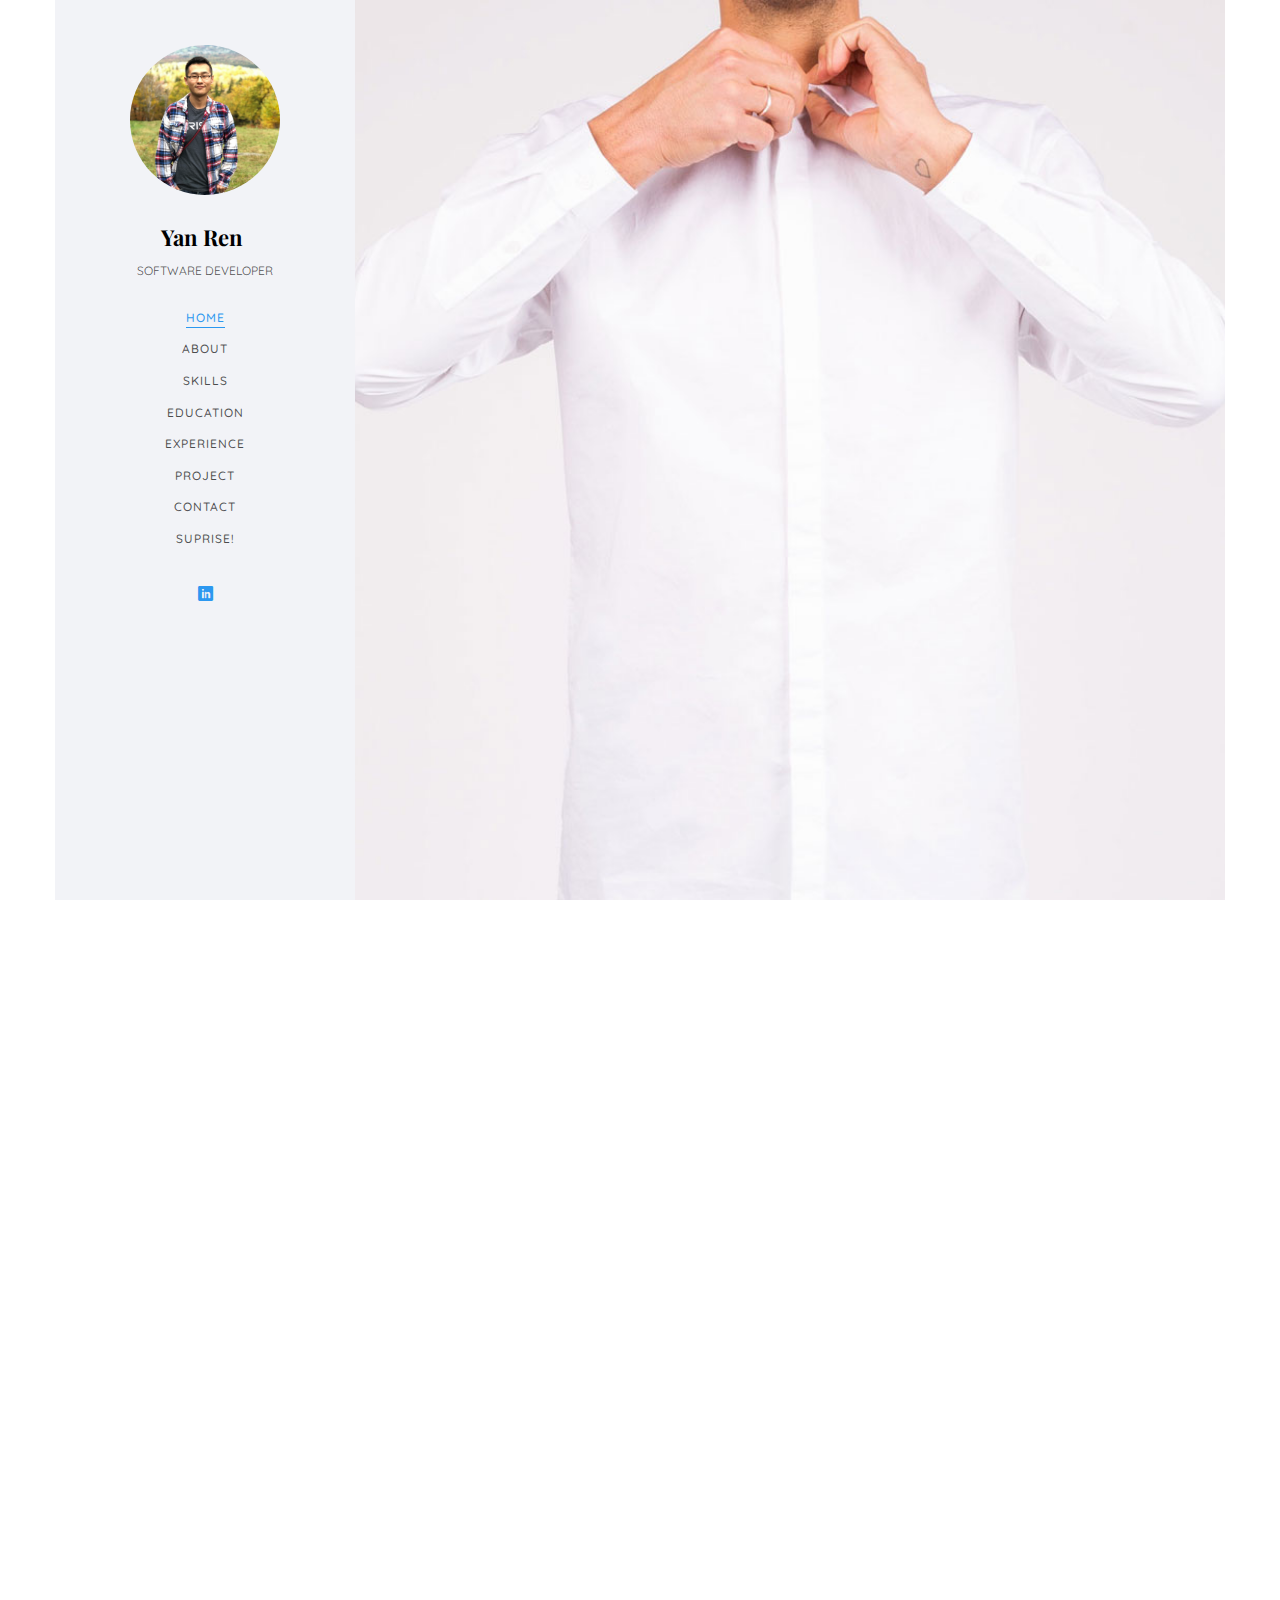
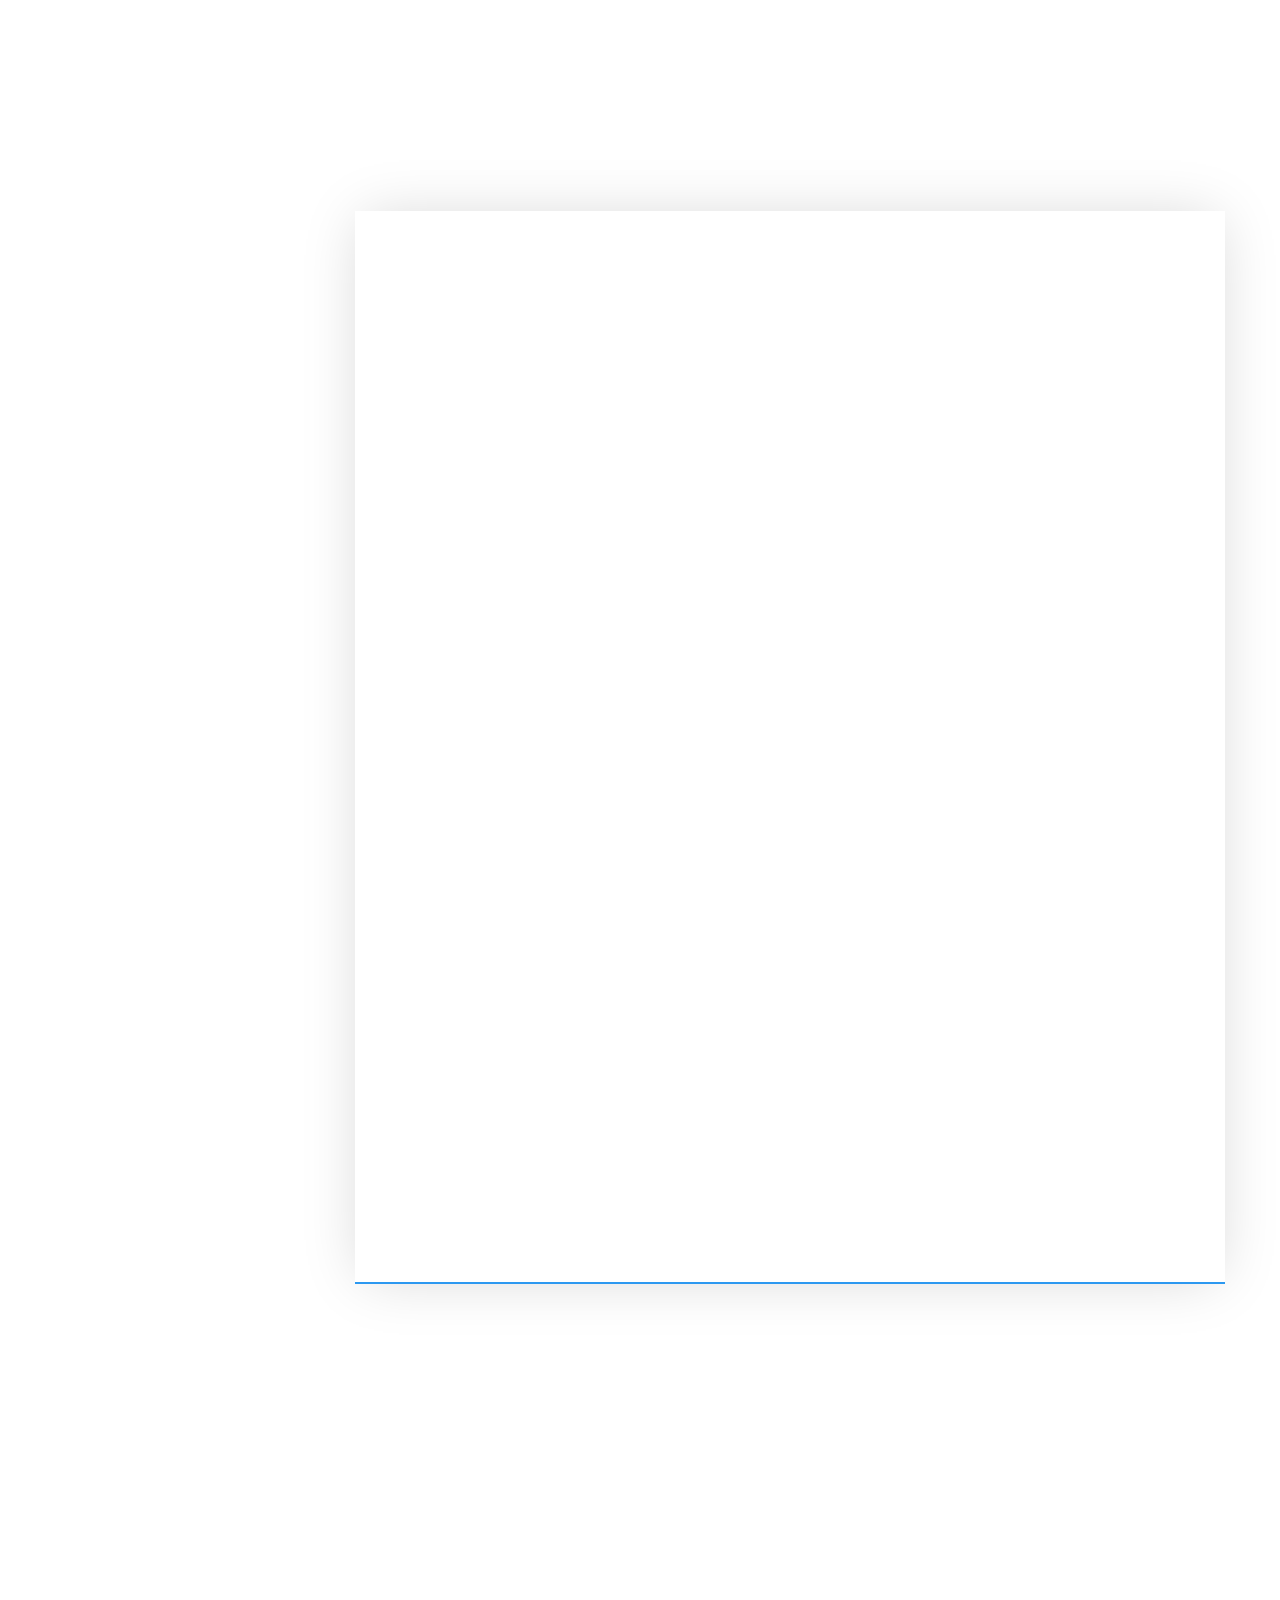
==== index.html @ 1c813450 "add loadmore function" ====
<!DOCTYPE HTML>
<html>
	<head>
	<meta charset="utf-8">
	<meta http-equiv="X-UA-Compatible" content="IE=edge">
	<title>Yan</title>
	<meta name="viewport" content="width=device-width, initial-scale=1">
	<meta name="description" content="yan's profile" />
	<meta name="keywords" content="" />
	<meta name="author" content="Yan" />

  <!-- Facebook and Twitter integration -->
	<meta property="og:title" content=""/>
	<meta property="og:image" content=""/>
	<meta property="og:url" content=""/>
	<meta property="og:site_name" content=""/>
	<meta property="og:description" content=""/>
	<meta name="twitter:title" content="" />
	<meta name="twitter:image" content="" />
	<meta name="twitter:url" content="" />
	<meta name="twitter:card" content="" />


	<link rel="shortcut icon" href="./images/favicon.ico">

	<link href="https://fonts.googleapis.com/css?family=Quicksand:300,400,500,700" rel="stylesheet">
	<link href="https://fonts.googleapis.com/css?family=Playfair+Display:400,400i,700" rel="stylesheet">

	<!-- Animate.css -->
	<link rel="stylesheet" href="css/animate.css">
	<!-- Icomoon Icon Fonts-->
	<link rel="stylesheet" href="css/icomoon.css">
	<!-- Bootstrap  -->
	<link rel="stylesheet" href="css/bootstrap.css">
	<!-- Flexslider  -->
	<link rel="stylesheet" href="css/flexslider.css">
	<!-- Flaticons  -->
	<link rel="stylesheet" href="fonts/flaticon/font/flaticon.css">
	<!-- Owl Carousel -->
	<link rel="stylesheet" href="css/owl.carousel.min.css">
	<link rel="stylesheet" href="css/owl.theme.default.min.css">
	<!-- Theme style  -->
	<link rel="stylesheet" href="css/style.css">

	<!-- Modernizr JS -->
	<script src="js/modernizr-2.6.2.min.js"></script>
	<!-- FOR IE9 below -->
	<!--[if lt IE 9]>
	<script src="js/respond.min.js"></script>
	<![endif]-->

	</head>
	<body>
	<div id="page">
		<div class="container-wrap">
		<a href="#" class="js-nav-toggle nav-toggle" data-toggle="collapse" data-target="#navbar" aria-expanded="false" aria-controls="navbar"><i></i></a>
		<aside id="aside" role="complementary" class="border js-fullheight">
			<div class="text-center">
				<div class="author-img" style="background-image: url(images/about.jpg);"></div>
				<h1 id="logo"><a href="index.html">Yan Ren</a></h1>
				<span class="position">Software Developer</span>
			</div>
			<nav id="main-menu" role="navigation" class="navbar">
				<div id="navbar" class="collapse">
					<ul>
						<li class="active"><a href="#" data-nav-section="home">Home</a></li>
						<li><a href="#" data-nav-section="about">About</a></li>
						<li><a href="#" data-nav-section="skills">Skills</a></li>
						<li><a href="#" data-nav-section="education">Education</a></li>
						<li><a href="#" data-nav-section="experience">Experience</a></li>
						<li><a href="#" data-nav-section="project">Project</a></li>
						<li><a href="#" data-nav-section="contact">Contact</a></li>
						<li><a href="#" onclick="PopupCenter('./ball_drop.html','Bouncing Ball','400','500'); ">Suprise!</a></li>
					</ul>
				</div>
			</nav>

			<div class="footer">
				<ul>
					<li><a href="https://www.linkedin.com/in/yan-ren-ryan"><i class="icon-linkedin2"></i></a></li>
				</ul>
			</div>

		</aside>

		<div id="main">
			<section id="hero" class="js-fullheight" data-section="home">
				<div class="flexslider js-fullheight">
					<ul class="slides">
				   	<li style="background-image: url(images/img_bg_1.jpg);">
				   		<div class="overlay"></div>
				   		<div class="container-fluid">
				   			<div class="row">
					   			<div class="col-md-6 col-md-offset-3 col-md-pull-3 col-sm-12 col-xs-12 js-fullheight slider-text">
					   				<div class="slider-text-inner js-fullheight">
					   					<div class="desc">
						   					<h1>Hi! <br>I'm Yan</h1>
						   					<!-- <h2>100% html5 bootstrap templates Made by <a href="https://colorlib.com/" target="_blank">colorlib.com</a></h2> -->
												<p><a class="btn btn-primary btn-learn" href="./resume.html">Download CV <i class="icon-download4"></i></a></p>
											</div>
					   				</div>
					   			</div>
					   		</div>
				   		</div>
				   	</li>
				  	</ul>
			  	</div>
			</section>

			<section class="about" data-section="about">
				<div class="narrow-content">
					<div class="row">
						<div class="col-md-12">
							<div class="row row-bottom-padded-sm animate-box" data-animate-effect="fadeInLeft">
								<div class="col-md-12">
									<div class="about-desc">
										<span class="heading-meta">About Me</span>
										<h2 class="heading">Who Am I?</h2>
										<p><strong>Hi I'm Yan Ren</strong> - a Software Developer working in Montreal.</p>
										<p>I like innovative ideas and am passionate about learning new technologies. Everyday life is like programming, I guess. If you love something you can put beauty into it.</p>
									</div>
								</div>
							</div>
							<div class="row">
								<div class="col-md-3 animate-box" data-animate-effect="fadeInLeft">
									<div class="services color-1">
										<span class="icon2"><i class="icon-bulb"></i></span>
										<h3>Innovative Ideas</h3>
									</div>
								</div>
								<div class="col-md-3 animate-box" data-animate-effect="fadeInRight">
									<div class="services color-2">
										<span class="icon2"><i class="icon-globe-outline"></i></span>
										<h3>Web Design</h3>
									</div>
								</div>
								<div class="col-md-3 animate-box" data-animate-effect="fadeInTop">
									<div class="services color-3">
										<span class="icon2"><i class="icon-data"></i></span>
										<h3>Software</h3>
									</div>
								</div>
								<div class="col-md-3 animate-box" data-animate-effect="fadeInBottom">
									<div class="services color-4">
										<span class="icon2"><i class="icon-phone3"></i></span>
										<h3>Application</h3>
									</div>
								</div>
							</div>
							<div class="row">
								<div class="col-md-12 animate-box" data-animate-effect="fadeInLeft">
									<div class="hire">
										<h2>Checkout my Github to see the projects I have done!</h2>
										<a href="https://github.com/yan-ren" class="btn-hire">Checkout</a>
									</div>
								</div>
							</div>
						</div>
					</div>
				</div>
			</section>

			<section class="services" data-section="skills">
				<div class="narrow-content">
					<div class="row">
						<div class="col-md-6 col-md-offset-3 col-md-pull-3 animate-box" data-animate-effect="fadeInLeft">
							<span class="heading-meta">My Skills</span>
							<h2 class="heading">Here are some of my expertise</h2>
						</div>
					</div>
					<div class="content-bg" style="background-image: url(images/cover_bg_1.jpg);" data-stellar-background-ratio="0.5">
						<div class="row row-pt-md">
							<div class="col-md-4 text-center animate-box">
								<div class="services color-1">
									<span class="icon">
										<i class="icon-bulb"></i>
									</span>
									<div class="desc">
										<h3>Programming Languages</h3>
										<p>Java<br>
											Python<br>
											Perl<br>
											Golang<br>
										</p>
									</div>
								</div>
							</div>
							<div class="col-md-4 text-center animate-box">
								<div class="services color-2">
									<span class="icon">
										<i class="icon-phone3"></i>
									</span>
									<div class="desc">
										<h3>Web</h3>
										<p>JavaScript (Node.js, Angular, jQuery)<br>
											HTML5<br>
											CSS (Bootstrap)</p>
									</div>
								</div>
							</div>
							<div class="col-md-4 text-center animate-box">
								<div class="services color-3">
									<span class="icon">
										<i class="icon-data"></i>
									</span>
									<div class="desc">
										<h3>Database</h3>
										<p>MySQL, MongoDB</p>
									</div>
								</div>
							</div>
						</div>
						<div class="row">
							<div class="col-md-4 text-center animate-box">
								<div class="services color-4">
									<span class="icon">
										<i class="icon-layers2"></i>
									</span>
									<div class="desc">
										<h3>Tool</h3>
										<p>Bash, PowerShell, Git, Gitlab CI, Docker, Jupiter Notebook</p>
									</div>
								</div>
							</div>
							<div class="col-md-4 text-center animate-box">
								<div class="services color-5">
									<span class="icon">
										<i class="icon-phone3"></i>
									</span>
									<div class="desc">
										<h3>Application</h3>
										<p>RESTful API, Microservices, Distributed System</p>
									</div>
								</div>
							</div>
						</div>
						<!-- <div class="col-md-4 text-center animate-box">
							<div class="services color-6">
								<span class="icon">
									<i class="icon-phone3"></i>
								</span>
								<div class="desc">
									<h3>Application</h3>
									<p>Separated they live in Bookmarksgrove right at the coast of the Semantics</p>
								</div>
							</div>
						</div> -->
					</div>
				</div>
			</section>

			<section class="education" data-section="education">
				<div class="narrow-content">
					<div class="row">
						<div class="col-md-6 col-md-offset-3 col-md-pull-3 animate-box" data-animate-effect="fadeInLeft">
							<span class="heading-meta">Education</span>
							<h2 class="heading animate-box">Education</h2>
						</div>
					</div>
					<div class="row">
						<div class="col-md-12 animate-box" data-animate-effect="fadeInLeft">
							<div class="fancy-collapse-panel">
								<div class="panel-group" id="accordion" role="tablist" aria-multiselectable="true">
									<div class="panel panel-default">
									    <div class="panel-heading" role="tab" id="headingOne">
									        <h4 class="panel-title">
									            <a data-toggle="collapse" data-parent="#accordion" href="#collapseOne" aria-expanded="true" aria-controls="collapseOne">Bachelor Degree of Computer Engineering Co-op Program
									            </a>
									        </h4>
									    </div>
									    <div id="collapseOne" class="panel-collapse collapse in" role="tabpanel" aria-labelledby="headingOne">
									         <div class="panel-body">
												<h2>McGill University <span>Montreal, Quebec</span><span style="float:right">2013/09 - 2018/05</span></h2>
												<p>This is where I learn programming is an extremely creative profession. It’s logic-based creativity.
												</p>
												Awards
												<ul>
													<li>Dean's Honour List and a cumulative GPA of 3.69/4.00</li>
													<li>Engineering Class of 1953 SURE Award</li>
													<li>Arthur Allan McAlear SURE Award</li>
												</ul>
									      		<!-- <div class="col-md-6">
									      			<p>Far far away, behind the word mountains, far from the countries Vokalia and Consonantia, there live the blind texts. </p>
									      		</div>
									      		<div class="col-md-6">
									      			<p>This is where I learn programming is an extremely creative profession. It’s logic-based creativity.</p>
									      		</div> -->
									         </div>
									    </div>
									</div>
									<!-- <div class="panel panel-default">
									    <div class="panel-heading" role="tab" id="headingTwo">
									        <h4 class="panel-title">
									            <a class="collapsed" data-toggle="collapse" data-parent="#accordion" href="#collapseTwo" aria-expanded="false" aria-controls="collapseTwo">Bachelor Degree of Computer Science
									            </a>
									        </h4>
									    </div>
									    <div id="collapseTwo" class="panel-collapse collapse" role="tabpanel" aria-labelledby="headingTwo">
									        <div class="panel-body">
									            <p>Far far away, behind the word <strong>mountains</strong>, far from the countries Vokalia and Consonantia, there live the blind texts. Separated they live in Bookmarksgrove right at the coast of the Semantics, a large language ocean.</p>
													<ul>
														<li>Separated they live in Bookmarksgrove right</li>
														<li>Separated they live in Bookmarksgrove right</li>
													</ul>
									        </div>
									    </div>
									</div> -->
								</div>
							</div>
						</div>
					</div>
				</div>
			</section>

			<section class="experience" data-section="experience">
				<div class="narrow-content">
					<div class="row">
						<div class="col-md-6 col-md-offset-3 col-md-pull-3 animate-box" data-animate-effect="fadeInLeft">
							<span class="heading-meta">Experience</span>
							<h2 class="heading animate-box">Work Experience</h2>
						</div>
					</div>
					<div class="row">
						<div class="col-md-12">
				         <div class="timeline-centered">
					         <article class="timeline-entry animate-box" data-animate-effect="fadeInLeft">
					            <div class="timeline-entry-inner">
					               <div class="timeline-icon color-1">
					                  <i class="icon-pen2"></i>
					               </div>
					               <div class="timeline-label">
					                  <h2>Software Engineer <span>at Index Exchange Inc.</span><span style="float:right">2018/06 - Recent</span></h2>
					                  <p>● Perl & Go based back-end Ad server feature implementation and deployment(CentOS, MySQL)<br>● Implemented Go back-end REST API in Gin framework with MySQL<br>● Analyzed and troubleshot production data by using Python Jupiter notebook</p>
					               </div>
					            </div>
					         </article>

					         <article class="timeline-entry animate-box" data-animate-effect="fadeInRight">
					            <div class="timeline-entry-inner">
					               <div class="timeline-icon color-2">
					                  <i class="icon-pen2"></i>
					               </div>
												 <div class="timeline-label">
					                  <h2>QA Automation Intern <span>at DRW</span><span style="float:right">2017/05 - 2017/08</span></h2>
					                  <p>● Python DDT automation test case; React/Redux based front-end automation unit test case<br>● PowerShell scripting for TeamCity & Slack integration</p>
					               </div>
					            </div>
					         </article>

					         <article class="timeline-entry animate-box" data-animate-effect="fadeInLeft">
					            <div class="timeline-entry-inner">
					               <div class="timeline-icon color-3">
					                  <i class="icon-pen2"></i>
					               </div>
												 <div class="timeline-label">
					                  <h2>SW QA Develper Intern <span>at Kronos Canadian System Inc.</span><span style="float:right">2016/09 - 2017/04</span></h2>
					                  <p>● Java programming for implementing TestNG API in customized automation testing framework<br>● Agile development of backend automation testing (REST API)</p>
					               </div>
					            </div>
					         </article>

					         <article class="timeline-entry animate-box" data-animate-effect="fadeInTop">
					            <div class="timeline-entry-inner">
					               <div class="timeline-icon color-4">
					                  <i class="icon-pen2"></i>
					               </div>
												 <div class="timeline-label">
					                  <h2>Software Developer <span>at TandemLaunch Inc.</span><span style="float:right">2015/06 - 2016/09</span></h2>
					                  <p>● Developed Python GUI in PyQt, for converting, and analyzing the data generated by Gnuradio Companion</p>
					               </div>
					            </div>
					         </article>

					         <article class="timeline-entry animate-box" data-animate-effect="fadeInLeft">
					            <div class="timeline-entry-inner">
					               <div class="timeline-icon color-5">
					                  <i class="icon-pen2"></i>
					               </div>
												 <div class="timeline-label">
					                  <h2>Research Student <span>at McGill University</span><span style="float:right">2015/05 - 2015/12</span></h2>
					                  <p>● Assisted research associates to implement wireless communication protocols<br>● Programmed in C++ to perform functional and performance testing for various protocols of ESP8266 Module</p>
					               </div>
					            </div>
					         </article>

					         <article class="timeline-entry begin animate-box" data-animate-effect="fadeInBottom">
					            <div class="timeline-entry-inner">
					               <div class="timeline-icon color-none">
					               </div>
					            </div>
					         </article>
					      </div>
					   </div>
				   </div>
				</div>
			</section>

			<section class="blog" data-section="project">
				<div class="narrow-content">
					<div class="row">
						<div class="col-md-6 col-md-offset-3 col-md-pull-3 animate-box" data-animate-effect="fadeInLeft">
							<span class="heading-meta">Project</span>
							<h2 class="heading">Project</h2>
						</div>
					</div>
					<div class="row">
						<div class="col-md-4 col-sm-6 animate-box" data-animate-effect="fadeInLeft">
							<div class="blog-entry">
								<a href="blog.html" class="blog-img"><img src="images/blog-1.jpg" class="img-responsive" alt="HTML5 Bootstrap Template by colorlib.com"></a>
								<div class="desc">
									<span><small>April 14, 2018 </small> | <small> Web Design </small> | <small> <i class="icon-bubble3"></i> 4</small></span>
									<h3><a href="blog.html">Renovating National Gallery</a></h3>
									<p>Separated they live in Bookmarksgrove right at the coast of the Semantics, a large language ocean.</p>
								</div>
							</div>
						</div>
						<div class="col-md-4 col-sm-6 animate-box" data-animate-effect="fadeInRight">
							<div class="blog-entry">
								<a href="blog.html" class="blog-img"><img src="images/blog-2.jpg" class="img-responsive" alt="HTML5 Bootstrap Template by colorlib.com"></a>
								<div class="desc">
									<span><small>April 14, 2018 </small> | <small> Web Design </small> | <small> <i class="icon-bubble3"></i> 4</small></span>
									<h3><a href="blog.html">Wordpress for a Beginner</a></h3>
									<p>Separated they live in Bookmarksgrove right at the coast of the Semantics, a large language ocean.</p>
								</div>
							</div>
						</div>
						<div class="col-md-4 col-sm-6 animate-box" data-animate-effect="fadeInLeft">
							<div class="blog-entry">
								<a href="blog.html" class="blog-img"><img src="images/blog-3.jpg" class="img-responsive" alt="HTML5 Bootstrap Template by colorlib.com"></a>
								<div class="desc">
									<span><small>April 14, 2018 </small> | <small> Inspiration </small> | <small> <i class="icon-bubble3"></i> 4</small></span>
									<h3><a href="blog.html">Make website from scratch</a></h3>
									<p>Separated they live in Bookmarksgrove right at the coast of the Semantics, a large language ocean.</p>
								</div>
							</div>
						</div>
					</div>
					<div class="row" id="load-more" style="display: none;">
						<div class="col-md-4 col-sm-6 animate-box" data-animate-effect="fadeInLeft">
							<div class="blog-entry">
								<a href="blog.html" class="blog-img"><img src="images/blog-1.jpg" class="img-responsive" alt="HTML5 Bootstrap Template by colorlib.com"></a>
								<div class="desc">
									<span><small>April 14, 2018 </small> | <small> Web Design </small> | <small> <i class="icon-bubble3"></i> 4</small></span>
									<h3><a href="blog.html">Renovating National Gallery</a></h3>
									<p>Separated they live in Bookmarksgrove right at the coast of the Semantics, a large language ocean.</p>
								</div>
							</div>
						</div>
						<div class="col-md-4 col-sm-6 animate-box" data-animate-effect="fadeInRight">
							<div class="blog-entry">
								<a href="blog.html" class="blog-img"><img src="images/blog-2.jpg" class="img-responsive" alt="HTML5 Bootstrap Template by colorlib.com"></a>
								<div class="desc">
									<span><small>April 14, 2018 </small> | <small> Web Design </small> | <small> <i class="icon-bubble3"></i> 4</small></span>
									<h3><a href="blog.html">Wordpress for a Beginner</a></h3>
									<p>Separated they live in Bookmarksgrove right at the coast of the Semantics, a large language ocean.</p>
								</div>
							</div>
						</div>
						<div class="col-md-4 col-sm-6 animate-box" data-animate-effect="fadeInLeft">
							<div class="blog-entry">
								<a href="blog.html" class="blog-img"><img src="images/blog-3.jpg" class="img-responsive" alt="HTML5 Bootstrap Template by colorlib.com"></a>
								<div class="desc">
									<span><small>April 14, 2018 </small> | <small> Inspiration </small> | <small> <i class="icon-bubble3"></i> 4</small></span>
									<h3><a href="blog.html">Make website from scratch</a></h3>
									<p>Separated they live in Bookmarksgrove right at the coast of the Semantics, a large language ocean.</p>
								</div>
							</div>
						</div>
					</div>
					<div class="row">
						<div class="col-md-12 animate-box">
							<p><div class="btn btn-primary btn-lg btn-load-more" id="btn-load" onclick="LoadMore()">Load more <i class="icon-reload"></i></div></p>
						</div>
					</div>
				</div>
			</section>

			<section class="contact" data-section="contact">
				<div class="narrow-content">
					<div class="row">
						<div class="col-md-6 col-md-offset-3 col-md-pull-3 animate-box" data-animate-effect="fadeInLeft">
							<span class="heading-meta">Get in Touch</span>
							<h2 class="heading">Contact</h2>
						</div>
					</div>
					<div class="row">
						<div class="col-md-5">
							<div class="feature feature-sm animate-box" data-animate-effect="fadeInLeft">
								<div class="icon">
									<i class="icon-globe-outline"></i>
								</div>
								<div class="text">
									<p>ryan.ren3@gmail.com</p>
								</div>
							</div>

							<div class="feature feature-sm animate-box" data-animate-effect="fadeInLeft">
								<div class="icon">
									<i class="icon-map"></i>
								</div>
								<div class="text">
									<p>Montreal, Quebec</p>
								</div>
							</div>
						</div>
						<div class="col-md-7 col-md-push-1">
							<div class="row">
								<div class="col-md-10 col-md-offset-1 col-md-pull-1 animate-box" data-animate-effect="fadeInRight">
									<form class="gform" action="https://script.google.com/macros/s/AKfycbySd0kXkJDv-ziue-W-oYad57JjaT8-8G0V3HVc/exec">
										<div class="form-group">
											<input type="text" name="name" class="form-control" placeholder="Name">
										</div>
										<div class="form-group">
											<input type="email" name="email" class="form-control" placeholder="Email">
										</div>
										<div class="form-group">
											<input type="text" name="subject" class="form-control" placeholder="Subject">
										</div>
										<div class="form-group">
											<textarea name="message" id="message" cols="30" rows="7" class="form-control" placeholder="Send me message, I will get back to you as soon as possible!"></textarea>
										</div>
										<div class="form-group">
											<input type="submit" class="btn btn-primary btn-send-message" value="Send Message To My Email">
										</div>
									</form>
								</div>

							</div>
						</div>
					</div>
				</div>
			</section>

		</div><!-- end:main -->
	</div><!-- end:container-wrap -->
	</div><!-- end:page -->

	<!-- jQuery -->
	<!-- <script src="js/jquery.min.js"></script> -->
	 <script src="https://ajax.googleapis.com/ajax/libs/jquery/3.4.1/jquery.min.js"></script>
	<!-- jQuery Easing -->
	<script src="js/jquery.easing.1.3.js"></script>
	<!-- Bootstrap -->
	<script src="js/bootstrap.min.js"></script>
	<!-- Waypoints -->
	<script src="js/jquery.waypoints.min.js"></script>
	<!-- Flexslider -->
	<script src="js/jquery.flexslider-min.js"></script>
	<!-- Owl carousel -->
	<script src="js/owl.carousel.min.js"></script>
	<!-- Counters -->
	<script src="js/jquery.countTo.js"></script>

	<script data-cfasync="false" type="text/javascript" src="js/form-submission-handler.js"></script>

	<!-- MAIN JS -->
	<script src="js/main.js"></script>

	</body>
</html>
---- css/icomoon.css ----
@font-face {
  font-family: 'icomoon';
  src:  url('fonts/icomoon.eot?6py85u');
  src:  url('fonts/icomoon.eot?6py85u#iefix') format('embedded-opentype'),
    url('fonts/icomoon.ttf?6py85u') format('truetype'),
    url('fonts/icomoon.woff?6py85u') format('woff'),
    url('fonts/icomoon.svg?6py85u#icomoon') format('svg');
  font-weight: normal;
  font-style: normal;
}

[class^="icon-"], [class*=" icon-"] {
  /* use !important to prevent issues with browser extensions that change fonts */
  font-family: 'icomoon' !important;
  speak: none;
  font-style: normal;
  font-weight: normal;
  font-variant: normal;
  text-transform: none;
  line-height: 1;

  /* Better Font Rendering =========== */
  -webkit-font-smoothing: antialiased;
  -moz-osx-font-smoothing: grayscale;
}

.icon-times:before {
  content: "\e930";
}
.icon-tick:before {
  content: "\e931";
}
.icon-plus:before {
  content: "\e932";
}
.icon-minus:before {
  content: "\e933";
}
.icon-equals:before {
  content: "\e934";
}
.icon-divide:before {
  content: "\e935";
}
.icon-chevron-right:before {
  content: "\e936";
}
.icon-chevron-left:before {
  content: "\e937";
}
.icon-arrow-right-thick:before {
  content: "\e938";
}
.icon-arrow-left-thick:before {
  content: "\e939";
}
.icon-th-small:before {
  content: "\e93a";
}
.icon-th-menu:before {
  content: "\e93b";
}
.icon-th-list:before {
  content: "\e93c";
}
.icon-th-large:before {
  content: "\e93d";
}
.icon-home:before {
  content: "\e93e";
}
.icon-arrow-forward:before {
  content: "\e93f";
}
.icon-arrow-back:before {
  content: "\e940";
}
.icon-rss:before {
  content: "\e941";
}
.icon-location:before {
  content: "\e942";
}
.icon-link:before {
  content: "\e943";
}
.icon-image:before {
  content: "\e944";
}
.icon-arrow-up-thick:before {
  content: "\e945";
}
.icon-arrow-down-thick:before {
  content: "\e946";
}
.icon-starburst:before {
  content: "\e947";
}
.icon-starburst-outline:before {
  content: "\e948";
}
.icon-star3:before {
  content: "\e949";
}
.icon-flow-children:before {
  content: "\e94a";
}
.icon-export:before {
  content: "\e94b";
}
.icon-delete2:before {
  content: "\e94c";
}
.icon-delete-outline:before {
  content: "\e94d";
}
.icon-cloud-storage:before {
  content: "\e94e";
}
.icon-wi-fi:before {
  content: "\e94f";
}
.icon-heart:before {
  content: "\e950";
}
.icon-flash:before {
  content: "\e951";
}
.icon-cancel:before {
  content: "\e952";
}
.icon-backspace:before {
  content: "\e953";
}
.icon-attachment:before {
  content: "\e954";
}
.icon-arrow-move:before {
  content: "\e955";
}
.icon-warning:before {
  content: "\e956";
}
.icon-user:before {
  content: "\e957";
}
.icon-radar:before {
  content: "\e958";
}
.icon-lock-open:before {
  content: "\e959";
}
.icon-lock-closed:before {
  content: "\e95a";
}
.icon-location-arrow:before {
  content: "\e95b";
}
.icon-info:before {
  content: "\e95c";
}
.icon-user-delete:before {
  content: "\e95d";
}
.icon-user-add:before {
  content: "\e95e";
}
.icon-media-pause:before {
  content: "\e95f";
}
.icon-group:before {
  content: "\e960";
}
.icon-chart-pie:before {
  content: "\e961";
}
.icon-chart-line:before {
  content: "\e962";
}
.icon-chart-bar:before {
  content: "\e963";
}
.icon-chart-area:before {
  content: "\e964";
}
.icon-video:before {
  content: "\e965";
}
.icon-point-of-interest:before {
  content: "\e966";
}
.icon-infinity:before {
  content: "\e967";
}
.icon-globe:before {
  content: "\e968";
}
.icon-eye:before {
  content: "\e969";
}
.icon-cog:before {
  content: "\e96a";
}
.icon-camera:before {
  content: "\e96b";
}
.icon-upload:before {
  content: "\e96c";
}
.icon-scissors:before {
  content: "\e96d";
}
.icon-refresh:before {
  content: "\e96e";
}
.icon-pin:before {
  content: "\e96f";
}
.icon-key:before {
  content: "\e970";
}
.icon-info-large:before {
  content: "\e971";
}
.icon-eject:before {
  content: "\e972";
}
.icon-download:before {
  content: "\e973";
}
.icon-zoom:before {
  content: "\e974";
}
.icon-zoom-out:before {
  content: "\e975";
}
.icon-zoom-in:before {
  content: "\e976";
}
.icon-sort-numerically:before {
  content: "\e977";
}
.icon-sort-alphabetically:before {
  content: "\e978";
}
.icon-input-checked:before {
  content: "\e979";
}
.icon-calender:before {
  content: "\e97a";
}
.icon-world2:before {
  content: "\e97b";
}
.icon-notes:before {
  content: "\e97c";
}
.icon-code:before {
  content: "\e97d";
}
.icon-arrow-sync:before {
  content: "\e97e";
}
.icon-arrow-shuffle:before {
  content: "\e97f";
}
.icon-arrow-repeat:before {
  content: "\e980";
}
.icon-arrow-minimise:before {
  content: "\e981";
}
.icon-arrow-maximise:before {
  content: "\e982";
}
.icon-arrow-loop:before {
  content: "\e983";
}
.icon-anchor:before {
  content: "\e984";
}
.icon-spanner:before {
  content: "\e985";
}
.icon-puzzle:before {
  content: "\e986";
}
.icon-power:before {
  content: "\e987";
}
.icon-plane:before {
  content: "\e988";
}
.icon-pi:before {
  content: "\e989";
}
.icon-phone:before {
  content: "\e98a";
}
.icon-microphone2:before {
  content: "\e98b";
}
.icon-media-rewind:before {
  content: "\e98c";
}
.icon-flag:before {
  content: "\e98d";
}
.icon-adjust-brightness:before {
  content: "\e98e";
}
.icon-waves:before {
  content: "\e98f";
}
.icon-social-twitter:before {
  content: "\e990";
}
.icon-social-facebook:before {
  content: "\e991";
}
.icon-social-dribbble:before {
  content: "\e992";
}
.icon-media-stop:before {
  content: "\e993";
}
.icon-media-record:before {
  content: "\e994";
}
.icon-media-play:before {
  content: "\e995";
}
.icon-media-fast-forward:before {
  content: "\e996";
}
.icon-media-eject:before {
  content: "\e997";
}
.icon-social-vimeo:before {
  content: "\e998";
}
.icon-social-tumbler:before {
  content: "\e999";
}
.icon-social-skype:before {
  content: "\e99a";
}
.icon-social-pinterest:before {
  content: "\e99b";
}
.icon-social-linkedin:before {
  content: "\e99c";
}
.icon-social-last-fm:before {
  content: "\e99d";
}
.icon-social-github:before {
  content: "\e99e";
}
.icon-social-flickr:before {
  content: "\e99f";
}
.icon-at:before {
  content: "\e9a0";
}
.icon-times-outline:before {
  content: "\e9a1";
}
.icon-plus-outline:before {
  content: "\e9a2";
}
.icon-minus-outline:before {
  content: "\e9a3";
}
.icon-tick-outline:before {
  content: "\e9a4";
}
.icon-th-large-outline:before {
  content: "\e9a5";
}
.icon-equals-outline:before {
  content: "\e9a6";
}
.icon-divide-outline:before {
  content: "\e9a7";
}
.icon-chevron-right-outline:before {
  content: "\e9a8";
}
.icon-chevron-left-outline:before {
  content: "\e9a9";
}
.icon-arrow-right-outline:before {
  content: "\e9aa";
}
.icon-arrow-left-outline:before {
  content: "\e9ab";
}
.icon-th-small-outline:before {
  content: "\e9ac";
}
.icon-th-menu-outline:before {
  content: "\e9ad";
}
.icon-th-list-outline:before {
  content: "\e9ae";
}
.icon-news2:before {
  content: "\e9b1";
}
.icon-home-outline:before {
  content: "\e9b2";
}
.icon-arrow-up-outline:before {
  content: "\e9b3";
}
.icon-arrow-forward-outline:before {
  content: "\e9b4";
}
.icon-arrow-down-outline:before {
  content: "\e9b5";
}
.icon-arrow-back-outline:before {
  content: "\e9b6";
}
.icon-trash3:before {
  content: "\e9b7";
}
.icon-rss-outline:before {
  content: "\e9b8";
}
.icon-message:before {
  content: "\e9b9";
}
.icon-location-outline:before {
  content: "\e9ba";
}
.icon-link-outline:before {
  content: "\e9bb";
}
.icon-image-outline:before {
  content: "\e9bc";
}
.icon-export-outline:before {
  content: "\e9bd";
}
.icon-cross:before {
  content: "\e9be";
}
.icon-wi-fi-outline:before {
  content: "\e9bf";
}
.icon-star-outline:before {
  content: "\e9c0";
}
.icon-media-pause-outline:before {
  content: "\e9c1";
}
.icon-mail:before {
  content: "\e9c2";
}
.icon-heart-outline:before {
  content: "\e9c3";
}
.icon-flash-outline:before {
  content: "\e9c4";
}
.icon-cancel-outline:before {
  content: "\e9c5";
}
.icon-beaker:before {
  content: "\e9c6";
}
.icon-arrow-move-outline:before {
  content: "\e9c7";
}
.icon-watch2:before {
  content: "\e9c8";
}
.icon-warning-outline:before {
  content: "\e9c9";
}
.icon-time:before {
  content: "\e9ca";
}
.icon-radar-outline:before {
  content: "\e9cb";
}
.icon-lock-open-outline:before {
  content: "\e9cc";
}
.icon-location-arrow-outline:before {
  content: "\e9cd";
}
.icon-info-outline:before {
  content: "\e9ce";
}
.icon-backspace-outline:before {
  content: "\e9cf";
}
.icon-attachment-outline:before {
  content: "\e9d0";
}
.icon-user-outline:before {
  content: "\e9d1";
}
.icon-user-delete-outline:before {
  content: "\e9d2";
}
.icon-user-add-outline:before {
  content: "\e9d3";
}
.icon-lock-closed-outline:before {
  content: "\e9d4";
}
.icon-group-outline:before {
  content: "\e9d5";
}
.icon-chart-pie-outline:before {
  content: "\e9d6";
}
.icon-chart-line-outline:before {
  content: "\e9d7";
}
.icon-chart-bar-outline:before {
  content: "\e9d8";
}
.icon-chart-area-outline:before {
  content: "\e9d9";
}
.icon-video-outline:before {
  content: "\e9da";
}
.icon-point-of-interest-outline:before {
  content: "\e9db";
}
.icon-map:before {
  content: "\e9dc";
}
.icon-key-outline:before {
  content: "\e9dd";
}
.icon-infinity-outline:before {
  content: "\e9de";
}
.icon-globe-outline:before {
  content: "\e9df";
}
.icon-eye-outline:before {
  content: "\e9e0";
}
.icon-cog-outline:before {
  content: "\e9e1";
}
.icon-camera-outline:before {
  content: "\e9e2";
}
.icon-upload-outline:before {
  content: "\e9e3";
}
.icon-support:before {
  content: "\e9e4";
}
.icon-scissors-outline:before {
  content: "\e9e5";
}
.icon-refresh-outline:before {
  content: "\e9e6";
}
.icon-info-large-outline:before {
  content: "\e9e7";
}
.icon-eject-outline:before {
  content: "\e9e8";
}
.icon-download-outline:before {
  content: "\e9e9";
}
.icon-battery-mid:before {
  content: "\e9ea";
}
.icon-battery-low:before {
  content: "\e9eb";
}
.icon-battery-high:before {
  content: "\e9ec";
}
.icon-zoom-outline:before {
  content: "\e9ed";
}
.icon-zoom-out-outline:before {
  content: "\e9ee";
}
.icon-zoom-in-outline:before {
  content: "\e9ef";
}
.icon-tag3:before {
  content: "\e9f0";
}
.icon-tabs-outline:before {
  content: "\e9f1";
}
.icon-pin-outline:before {
  content: "\e9f2";
}
.icon-message-typing:before {
  content: "\e9f3";
}
.icon-directions:before {
  content: "\e9f4";
}
.icon-battery-full:before {
  content: "\e9f5";
}
.icon-battery-charge:before {
  content: "\e9f6";
}
.icon-pipette:before {
  content: "\e9f7";
}
.icon-pencil:before {
  content: "\e9f8";
}
.icon-folder:before {
  content: "\e9f9";
}
.icon-folder-delete:before {
  content: "\e9fa";
}
.icon-folder-add:before {
  content: "\e9fb";
}
.icon-edit:before {
  content: "\e9fc";
}
.icon-document:before {
  content: "\e9fd";
}
.icon-document-delete:before {
  content: "\e9fe";
}
.icon-document-add:before {
  content: "\e9ff";
}
.icon-brush:before {
  content: "\ea00";
}
.icon-thumbs-up:before {
  content: "\ea01";
}
.icon-thumbs-down:before {
  content: "\ea02";
}
.icon-pen:before {
  content: "\ea03";
}
.icon-sort-numerically-outline:before {
  content: "\ea04";
}
.icon-sort-alphabetically-outline:before {
  content: "\ea05";
}
.icon-social-last-fm-circular:before {
  content: "\ea06";
}
.icon-social-github-circular:before {
  content: "\ea07";
}
.icon-compass:before {
  content: "\ea08";
}
.icon-bookmark:before {
  content: "\ea09";
}
.icon-input-checked-outline:before {
  content: "\ea0a";
}
.icon-code-outline:before {
  content: "\ea0b";
}
.icon-calender-outline:before {
  content: "\ea0c";
}
.icon-business-card:before {
  content: "\ea0d";
}
.icon-arrow-up:before {
  content: "\ea0e";
}
.icon-arrow-sync-outline:before {
  content: "\ea0f";
}
.icon-arrow-right:before {
  content: "\ea10";
}
.icon-arrow-repeat-outline:before {
  content: "\ea11";
}
.icon-arrow-loop-outline:before {
  content: "\ea12";
}
.icon-arrow-left:before {
  content: "\ea13";
}
.icon-flow-switch:before {
  content: "\ea14";
}
.icon-flow-parallel:before {
  content: "\ea15";
}
.icon-flow-merge:before {
  content: "\ea16";
}
.icon-document-text:before {
  content: "\ea17";
}
.icon-clipboard:before {
  content: "\ea18";
}
.icon-calculator:before {
  content: "\ea19";
}
.icon-arrow-minimise-outline:before {
  content: "\ea1a";
}
.icon-arrow-maximise-outline:before {
  content: "\ea1b";
}
.icon-arrow-down:before {
  content: "\ea1c";
}
.icon-gift:before {
  content: "\ea1d";
}
.icon-film:before {
  content: "\ea1e";
}
.icon-database:before {
  content: "\ea1f";
}
.icon-bell:before {
  content: "\ea20";
}
.icon-anchor-outline:before {
  content: "\ea21";
}
.icon-adjust-contrast:before {
  content: "\ea22";
}
.icon-world-outline:before {
  content: "\ea23";
}
.icon-shopping-bag:before {
  content: "\ea24";
}
.icon-power-outline:before {
  content: "\ea25";
}
.icon-notes-outline:before {
  content: "\ea26";
}
.icon-device-tablet:before {
  content: "\ea27";
}
.icon-device-phone:before {
  content: "\ea28";
}
.icon-device-laptop:before {
  content: "\ea29";
}
.icon-device-desktop:before {
  content: "\ea2a";
}
.icon-briefcase:before {
  content: "\ea2b";
}
.icon-stopwatch:before {
  content: "\ea2c";
}
.icon-spanner-outline:before {
  content: "\ea2d";
}
.icon-puzzle-outline:before {
  content: "\ea2e";
}
.icon-printer:before {
  content: "\ea2f";
}
.icon-pi-outline:before {
  content: "\ea30";
}
.icon-lightbulb:before {
  content: "\ea31";
}
.icon-flag-outline:before {
  content: "\ea32";
}
.icon-contacts:before {
  content: "\ea33";
}
.icon-archive2:before {
  content: "\ea34";
}
.icon-weather-stormy:before {
  content: "\ea35";
}
.icon-weather-shower:before {
  content: "\ea36";
}
.icon-weather-partly-sunny:before {
  content: "\ea37";
}
.icon-weather-downpour:before {
  content: "\ea38";
}
.icon-weather-cloudy:before {
  content: "\ea39";
}
.icon-plane-outline:before {
  content: "\ea3a";
}
.icon-phone-outline:before {
  content: "\ea3b";
}
.icon-microphone-outline:before {
  content: "\ea3c";
}
.icon-weather-windy:before {
  content: "\ea3d";
}
.icon-weather-windy-cloudy:before {
  content: "\ea3e";
}
.icon-weather-sunny:before {
  content: "\ea3f";
}
.icon-weather-snow:before {
  content: "\ea40";
}
.icon-weather-night:before {
  content: "\ea41";
}
.icon-media-stop-outline:before {
  content: "\ea42";
}
.icon-media-rewind-outline:before {
  content: "\ea43";
}
.icon-media-record-outline:before {
  content: "\ea44";
}
.icon-media-play-outline:before {
  content: "\ea45";
}
.icon-media-fast-forward-outline:before {
  content: "\ea46";
}
.icon-media-eject-outline:before {
  content: "\ea47";
}
.icon-wine:before {
  content: "\ea48";
}
.icon-waves-outline:before {
  content: "\ea49";
}
.icon-ticket:before {
  content: "\ea4a";
}
.icon-tags:before {
  content: "\ea4b";
}
.icon-plug:before {
  content: "\ea4c";
}
.icon-headphones:before {
  content: "\ea4d";
}
.icon-credit-card:before {
  content: "\ea4e";
}
.icon-coffee:before {
  content: "\ea4f";
}
.icon-book:before {
  content: "\ea50";
}
.icon-beer:before {
  content: "\ea51";
}
.icon-volume2:before {
  content: "\ea52";
}
.icon-volume-up:before {
  content: "\ea53";
}
.icon-volume-mute:before {
  content: "\ea54";
}
.icon-volume-down:before {
  content: "\ea55";
}
.icon-social-vimeo-circular:before {
  content: "\ea56";
}
.icon-social-twitter-circular:before {
  content: "\ea57";
}
.icon-social-pinterest-circular:before {
  content: "\ea58";
}
.icon-social-linkedin-circular:before {
  content: "\ea59";
}
.icon-social-facebook-circular:before {
  content: "\ea5a";
}
.icon-social-dribbble-circular:before {
  content: "\ea5b";
}
.icon-tree:before {
  content: "\ea5c";
}
.icon-thermometer2:before {
  content: "\ea5d";
}
.icon-social-tumbler-circular:before {
  content: "\ea5e";
}
.icon-social-skype-outline:before {
  content: "\ea5f";
}
.icon-social-flickr-circular:before {
  content: "\ea60";
}
.icon-social-at-circular:before {
  content: "\ea61";
}
.icon-shopping-cart:before {
  content: "\ea62";
}
.icon-messages:before {
  content: "\ea63";
}
.icon-leaf:before {
  content: "\ea64";
}
.icon-feather:before {
  content: "\ea65";
}
.icon-eye2:before {
  content: "\e064";
}
.icon-paper-clip:before {
  content: "\e065";
}
.icon-mail5:before {
  content: "\e066";
}
.icon-toggle:before {
  content: "\e067";
}
.icon-layout:before {
  content: "\e068";
}
.icon-link2:before {
  content: "\e069";
}
.icon-bell2:before {
  content: "\e06a";
}
.icon-lock3:before {
  content: "\e06b";
}
.icon-unlock:before {
  content: "\e06c";
}
.icon-ribbon2:before {
  content: "\e06d";
}
.icon-image2:before {
  content: "\e06e";
}
.icon-signal:before {
  content: "\e06f";
}
.icon-target3:before {
  content: "\e070";
}
.icon-clipboard3:before {
  content: "\e071";
}
.icon-clock3:before {
  content: "\e072";
}
.icon-watch:before {
  content: "\e073";
}
.icon-air-play:before {
  content: "\e074";
}
.icon-camera3:before {
  content: "\e075";
}
.icon-video2:before {
  content: "\e076";
}
.icon-disc:before {
  content: "\e077";
}
.icon-printer3:before {
  content: "\e078";
}
.icon-monitor:before {
  content: "\e079";
}
.icon-server:before {
  content: "\e07a";
}
.icon-cog2:before {
  content: "\e07b";
}
.icon-heart3:before {
  content: "\e07c";
}
.icon-paragraph:before {
  content: "\e07d";
}
.icon-align-justify:before {
  content: "\e07e";
}
.icon-align-left:before {
  content: "\e07f";
}
.icon-align-center:before {
  content: "\e080";
}
.icon-align-right:before {
  content: "\e081";
}
.icon-book2:before {
  content: "\e082";
}
.icon-layers2:before {
  content: "\e083";
}
.icon-stack2:before {
  content: "\e084";
}
.icon-stack-2:before {
  content: "\e085";
}
.icon-paper:before {
  content: "\e086";
}
.icon-paper-stack:before {
  content: "\e087";
}
.icon-search3:before {
  content: "\e088";
}
.icon-zoom-in2:before {
  content: "\e089";
}
.icon-zoom-out2:before {
  content: "\e08a";
}
.icon-reply2:before {
  content: "\e08b";
}
.icon-circle-plus:before {
  content: "\e08c";
}
.icon-circle-minus:before {
  content: "\e08d";
}
.icon-circle-check:before {
  content: "\e08e";
}
.icon-circle-cross:before {
  content: "\e08f";
}
.icon-square-plus:before {
  content: "\e090";
}
.icon-square-minus:before {
  content: "\e091";
}
.icon-square-check:before {
  content: "\e092";
}
.icon-square-cross:before {
  content: "\e093";
}
.icon-microphone:before {
  content: "\e094";
}
.icon-record:before {
  content: "\e095";
}
.icon-skip-back:before {
  content: "\e096";
}
.icon-rewind:before {
  content: "\e097";
}
.icon-play4:before {
  content: "\e098";
}
.icon-pause3:before {
  content: "\e099";
}
.icon-stop3:before {
  content: "\e09a";
}
.icon-fast-forward:before {
  content: "\e09b";
}
.icon-skip-forward:before {
  content: "\e09c";
}
.icon-shuffle2:before {
  content: "\e09d";
}
.icon-repeat:before {
  content: "\e09e";
}
.icon-folder2:before {
  content: "\e09f";
}
.icon-umbrella:before {
  content: "\e0a0";
}
.icon-moon:before {
  content: "\e0a1";
}
.icon-thermometer:before {
  content: "\e0a2";
}
.icon-drop:before {
  content: "\e0a3";
}
.icon-sun2:before {
  content: "\e0a4";
}
.icon-cloud3:before {
  content: "\e0a5";
}
.icon-cloud-upload2:before {
  content: "\e0a6";
}
.icon-cloud-download2:before {
  content: "\e0a7";
}
.icon-upload4:before {
  content: "\e0a8";
}
.icon-download4:before {
  content: "\e0a9";
}
.icon-location3:before {
  content: "\e0aa";
}
.icon-location-2:before {
  content: "\e0ab";
}
.icon-map3:before {
  content: "\e0ac";
}
.icon-battery:before {
  content: "\e0ad";
}
.icon-head:before {
  content: "\e0ae";
}
.icon-briefcase3:before {
  content: "\e0af";
}
.icon-speech-bubble:before {
  content: "\e0b0";
}
.icon-anchor2:before {
  content: "\e0b1";
}
.icon-globe2:before {
  content: "\e0b2";
}
.icon-box:before {
  content: "\e0b3";
}
.icon-reload:before {
  content: "\e0b4";
}
.icon-share3:before {
  content: "\e0b5";
}
.icon-marquee:before {
  content: "\e0b6";
}
.icon-marquee-plus:before {
  content: "\e0b7";
}
.icon-marquee-minus:before {
  content: "\e0b8";
}
.icon-tag:before {
  content: "\e0b9";
}
.icon-power2:before {
  content: "\e0ba";
}
.icon-command2:before {
  content: "\e0bb";
}
.icon-alt:before {
  content: "\e0bc";
}
.icon-esc:before {
  content: "\e0bd";
}
.icon-bar-graph:before {
  content: "\e0be";
}
.icon-bar-graph-2:before {
  content: "\e0bf";
}
.icon-pie-graph:before {
  content: "\e0c0";
}
.icon-star:before {
  content: "\e0c1";
}
.icon-arrow-left3:before {
  content: "\e0c2";
}
.icon-arrow-right3:before {
  content: "\e0c3";
}
.icon-arrow-up3:before {
  content: "\e0c4";
}
.icon-arrow-down3:before {
  content: "\e0c5";
}
.icon-volume:before {
  content: "\e0c6";
}
.icon-mute:before {
  content: "\e0c7";
}
.icon-content-right:before {
  content: "\e100";
}
.icon-content-left:before {
  content: "\e101";
}
.icon-grid2:before {
  content: "\e102";
}
.icon-grid-2:before {
  content: "\e103";
}
.icon-columns:before {
  content: "\e104";
}
.icon-loader:before {
  content: "\e105";
}
.icon-bag:before {
  content: "\e106";
}
.icon-ban:before {
  content: "\e107";
}
.icon-flag3:before {
  content: "\e108";
}
.icon-trash:before {
  content: "\e109";
}
.icon-expand2:before {
  content: "\e110";
}
.icon-contract:before {
  content: "\e111";
}
.icon-maximize:before {
  content: "\e112";
}
.icon-minimize:before {
  content: "\e113";
}
.icon-plus2:before {
  content: "\e114";
}
.icon-minus2:before {
  content: "\e115";
}
.icon-check:before {
  content: "\e116";
}
.icon-cross2:before {
  content: "\e117";
}
.icon-move:before {
  content: "\e118";
}
.icon-delete:before {
  content: "\e119";
}
.icon-menu5:before {
  content: "\e120";
}
.icon-archive:before {
  content: "\e121";
}
.icon-inbox:before {
  content: "\e122";
}
.icon-outbox:before {
  content: "\e123";
}
.icon-file:before {
  content: "\e124";
}
.icon-file-add:before {
  content: "\e125";
}
.icon-file-subtract:before {
  content: "\e126";
}
.icon-help:before {
  content: "\e127";
}
.icon-open:before {
  content: "\e128";
}
.icon-ellipsis:before {
  content: "\e129";
}
.icon-heart4:before {
  content: "\e900";
}
.icon-cloud4:before {
  content: "\e901";
}
.icon-star2:before {
  content: "\e902";
}
.icon-tv2:before {
  content: "\e903";
}
.icon-sound:before {
  content: "\e904";
}
.icon-video3:before {
  content: "\e905";
}
.icon-trash2:before {
  content: "\e906";
}
.icon-user2:before {
  content: "\e907";
}
.icon-key3:before {
  content: "\e908";
}
.icon-search4:before {
  content: "\e909";
}
.icon-settings:before {
  content: "\e90a";
}
.icon-camera4:before {
  content: "\e90b";
}
.icon-tag2:before {
  content: "\e90c";
}
.icon-lock4:before {
  content: "\e90d";
}
.icon-bulb:before {
  content: "\e90e";
}
.icon-pen2:before {
  content: "\e90f";
}
.icon-diamond:before {
  content: "\e910";
}
.icon-display2:before {
  content: "\e911";
}
.icon-location4:before {
  content: "\e912";
}
.icon-eye3:before {
  content: "\e913";
}
.icon-bubble3:before {
  content: "\e914";
}
.icon-stack3:before {
  content: "\e915";
}
.icon-cup:before {
  content: "\e916";
}
.icon-phone3:before {
  content: "\e917";
}
.icon-news:before {
  content: "\e918";
}
.icon-mail6:before {
  content: "\e919";
}
.icon-like:before {
  content: "\e91a";
}
.icon-photo:before {
  content: "\e91b";
}
.icon-note:before {
  content: "\e91c";
}
.icon-clock4:before {
  content: "\e91d";
}
.icon-paperplane:before {
  content: "\e91e";
}
.icon-params:before {
  content: "\e91f";
}
.icon-banknote:before {
  content: "\e920";
}
.icon-data:before {
  content: "\e921";
}
.icon-music2:before {
  content: "\e922";
}
.icon-megaphone2:before {
  content: "\e923";
}
.icon-study:before {
  content: "\e924";
}
.icon-lab2:before {
  content: "\e925";
}
.icon-food:before {
  content: "\e926";
}
.icon-t-shirt:before {
  content: "\e927";
}
.icon-fire2:before {
  content: "\e928";
}
.icon-clip:before {
  content: "\e929";
}
.icon-shop:before {
  content: "\e92a";
}
.icon-calendar3:before {
  content: "\e92b";
}
.icon-wallet2:before {
  content: "\e92c";
}
.icon-vynil:before {
  content: "\e92d";
}
.icon-truck2:before {
  content: "\e92e";
}
.icon-world:before {
  content: "\e92f";
}
.icon-spinner6:before {
  content: "\e9af";
}
.icon-spinner7:before {
  content: "\e9b0";
}
.icon-amazon:before {
  content: "\eab7";
}
.icon-google:before {
  content: "\eab8";
}
.icon-google2:before {
  content: "\eab9";
}
.icon-google3:before {
  content: "\eaba";
}
.icon-google-plus:before {
  content: "\eabb";
}
.icon-google-plus2:before {
  content: "\eabc";
}
.icon-google-plus3:before {
  content: "\eabd";
}
.icon-hangouts:before {
  content: "\eabe";
}
.icon-google-drive:before {
  content: "\eabf";
}
.icon-facebook2:before {
  content: "\eac0";
}
.icon-facebook22:before {
  content: "\eac1";
}
.icon-instagram:before {
  content: "\eac2";
}
.icon-whatsapp:before {
  content: "\eac3";
}
.icon-spotify:before {
  content: "\eac4";
}
.icon-telegram:before {
  content: "\eac5";
}
.icon-twitter2:before {
  content: "\eac6";
}
.icon-vine:before {
  content: "\eac7";
}
.icon-vk:before {
  content: "\eac8";
}
.icon-renren:before {
  content: "\eac9";
}
.icon-sina-weibo:before {
  content: "\eaca";
}
.icon-rss2:before {
  content: "\eacb";
}
.icon-rss22:before {
  content: "\eacc";
}
.icon-youtube:before {
  content: "\eacd";
}
.icon-youtube2:before {
  content: "\eace";
}
.icon-twitch:before {
  content: "\eacf";
}
.icon-vimeo:before {
  content: "\ead0";
}
.icon-vimeo2:before {
  content: "\ead1";
}
.icon-lanyrd:before {
  content: "\ead2";
}
.icon-flickr:before {
  content: "\ead3";
}
.icon-flickr2:before {
  content: "\ead4";
}
.icon-flickr3:before {
  content: "\ead5";
}
.icon-flickr4:before {
  content: "\ead6";
}
.icon-dribbble2:before {
  content: "\ead7";
}
.icon-behance:before {
  content: "\ead8";
}
.icon-behance2:before {
  content: "\ead9";
}
.icon-deviantart:before {
  content: "\eada";
}
.icon-500px:before {
  content: "\eadb";
}
.icon-steam:before {
  content: "\eadc";
}
.icon-steam2:before {
  content: "\eadd";
}
.icon-dropbox:before {
  content: "\eade";
}
.icon-onedrive:before {
  content: "\eadf";
}
.icon-github:before {
  content: "\eae0";
}
.icon-npm:before {
  content: "\eae1";
}
.icon-basecamp:before {
  content: "\eae2";
}
.icon-trello:before {
  content: "\eae3";
}
.icon-wordpress:before {
  content: "\eae4";
}
.icon-joomla:before {
  content: "\eae5";
}
.icon-ello:before {
  content: "\eae6";
}
.icon-blogger:before {
  content: "\eae7";
}
.icon-blogger2:before {
  content: "\eae8";
}
.icon-tumblr2:before {
  content: "\eae9";
}
.icon-tumblr22:before {
  content: "\eaea";
}
.icon-yahoo:before {
  content: "\eaeb";
}
.icon-yahoo2:before {
  content: "\eaec";
}
.icon-tux:before {
  content: "\eaed";
}
.icon-appleinc:before {
  content: "\eaee";
}
.icon-finder:before {
  content: "\eaef";
}
.icon-android:before {
  content: "\eaf0";
}
.icon-windows:before {
  content: "\eaf1";
}
.icon-windows8:before {
  content: "\eaf2";
}
.icon-soundcloud:before {
  content: "\eaf3";
}
.icon-soundcloud2:before {
  content: "\eaf4";
}
.icon-skype:before {
  content: "\eaf5";
}
.icon-reddit:before {
  content: "\eaf6";
}
.icon-hackernews:before {
  content: "\eaf7";
}
.icon-wikipedia:before {
  content: "\eaf8";
}
.icon-linkedin2:before {
  content: "\eaf9";
}
.icon-linkedin22:before {
  content: "\eafa";
}
.icon-lastfm:before {
  content: "\eafb";
}
.icon-lastfm2:before {
  content: "\eafc";
}
.icon-delicious:before {
  content: "\eafd";
}
.icon-stumbleupon:before {
  content: "\eafe";
}
.icon-stumbleupon2:before {
  content: "\eaff";
}
.icon-stackoverflow:before {
  content: "\eb00";
}
.icon-pinterest:before {
  content: "\eb01";
}
.icon-pinterest2:before {
  content: "\eb02";
}
.icon-xing:before {
  content: "\eb03";
}
.icon-xing2:before {
  content: "\eb04";
}
.icon-flattr:before {
  content: "\eb05";
}
.icon-foursquare:before {
  content: "\eb06";
}
.icon-yelp:before {
  content: "\eb07";
}
.icon-paypal:before {
  content: "\eb08";
}
.icon-chrome:before {
  content: "\eb09";
}
.icon-firefox:before {
  content: "\eb0a";
}
.icon-IE:before {
  content: "\eb0b";
}
.icon-edge:before {
  content: "\eb0c";
}
.icon-safari:before {
  content: "\eb0d";
}
.icon-opera:before {
  content: "\eb0e";
}
.icon-file-pdf:before {
  content: "\eb0f";
}
.icon-file-openoffice:before {
  content: "\eb10";
}
.icon-file-word:before {
  content: "\eb11";
}
.icon-file-excel:before {
  content: "\eb12";
}
.icon-libreoffice:before {
  content: "\eb13";
}
.icon-html-five:before {
  content: "\eb14";
}
.icon-html-five2:before {
  content: "\eb15";
}
.icon-css3:before {
  content: "\eb16";
}
.icon-git:before {
  content: "\eb17";
}
.icon-codepen:before {
  content: "\eb18";
}
.icon-svg:before {
  content: "\eb19";
}
.icon-IcoMoon:before {
  content: "\eb1a";
}
---- css/style.css ----
@font-face {
  font-family: 'icomoon';
  src: url("../fonts/icomoon/icomoon.eot?srf3rx");
  src: url("../fonts/icomoon/icomoon.eot?srf3rx#iefix") format("embedded-opentype"), url("../fonts/icomoon/icomoon.ttf?srf3rx") format("truetype"), url("../fonts/icomoon/icomoon.woff?srf3rx") format("woff"), url("../fonts/icomoon/icomoon.svg?srf3rx#icomoon") format("svg");
  font-weight: normal;
  font-style: normal; }

/* =======================================================
*
* 	Template Style
*	Edit this section
*
* ======================================================= */
body {
  font-family: "Quicksand", Arial, sans-serif;
  font-weight: 400;
  font-size: 15px;
  line-height: 1.8;
  color: rgba(0, 0, 0, 0.7); }
  @media screen and (max-width: 992px) {
    body {
      font-size: 16px; } }

a {
  color: #2c98f0;
  -webkit-transition: 0.5s;
  -o-transition: 0.5s;
  transition: 0.5s; }
  a:hover, a:active, a:focus {
    color: #2c98f0;
    outline: none;
    text-decoration: none !important; }

p {
  margin-bottom: 1.5em; }

h1, h2, h3, h4, h5, h6 {
  color: #000;
  font-family: "Playfair Display", Georgia, serif;
  font-weight: 400;
  margin: 0 0 30px 0; }

figure {
  margin-bottom: 2.5em;
  float: left;
  width: 100%; }
  figure figcaption {
    font-size: 16px;
    width: 80%;
    margin: 20px auto 0px auto;
    color: #b3b3b3;
    font-style: italic;
    font-family: "Quicksand", Arial, sans-serif; }
    @media screen and (max-width: 480px) {
      figure figcaption {
        width: 100%; } }

::-webkit-selection {
  color: #fff;
  background: #2c98f0; }

::-moz-selection {
  color: #fff;
  background: #2c98f0; }

::selection {
  color: #fff;
  background: #2c98f0; }

#page {
  width: 100%;
  overflow: hidden;
  position: relative; }

#aside {
  padding-top: 3em;
  padding-bottom: 40px;
  float: left;
  width: 300px;
  position: fixed;
  overflow-y: scroll;
  z-index: 1001;
  background: #f2f3f7;
  -webkit-transition: 0.5s;
  -o-transition: 0.5s;
  transition: 0.5s; }
  @media screen and (max-width: 768px) {
    #aside {
      width: 300px;
      -moz-transform: translateX(-300px);
      -webkit-transform: translateX(-300px);
      -ms-transform: translateX(-300px);
      -o-transform: translateX(-300px);
      transform: translateX(-300px);
      padding-top: 4em; } }
  #aside .author-img {
    width: 150px;
    height: 150px;
    margin: 0 auto;
    margin-bottom: 30px;
    -webkit-border-radius: 50%;
    -moz-border-radius: 50%;
    -ms-border-radius: 50%;
    border-radius: 50%; }
  #aside .position {
    display: block;
    margin-bottom: 2em;
    font-size: 12px;
    text-transform: uppercase; }
  #aside #logo {
    text-align: right;
    font-weight: 700;
    font-size: 22px;
    margin-bottom: .5em;
    display: block;
    width: 100%; }
    #aside #logo a {
      display: block;
      text-align: center;
      color: #000;
      padding-right: .3em; }
  #aside #main-menu {
    display: block;
    width: 100%; }
    #aside #main-menu .collapse {
      display: block !important; }
    #aside #main-menu ul {
      text-align: center;
      margin: 0;
      padding: 0; }
      @media screen and (max-width: 768px) {
        #aside #main-menu ul {
          margin: 0 0 2em 0; } }
      #aside #main-menu ul li {
        margin: 0 0 10px 0;
        padding: 0;
        list-style: none;
        font-size: 12px;
        font-weight: 500;
        text-transform: uppercase;
        letter-spacing: 1px; }
        #aside #main-menu ul li a {
          color: rgba(0, 0, 0, 0.7);
          text-decoration: none;
          position: relative;
          padding: 10px 0;
          font-family: "Quicksand", Arial, sans-serif;
          -webkit-transition: 0.3s;
          -o-transition: 0.3s;
          transition: 0.3s; }
          #aside #main-menu ul li a:after {
            content: "";
            position: absolute;
            height: 1px;
            bottom: 7px;
            left: 0;
            right: 0;
            background-color: #2c98f0;
            visibility: hidden;
            -webkit-transform: scaleX(0);
            -moz-transform: scaleX(0);
            -ms-transform: scaleX(0);
            -o-transform: scaleX(0);
            transform: scaleX(0);
            -webkit-transition: all 0.3s cubic-bezier(0.175, 0.885, 0.32, 1.275);
            -moz-transition: all 0.3s cubic-bezier(0.175, 0.885, 0.32, 1.275);
            -ms-transition: all 0.3s cubic-bezier(0.175, 0.885, 0.32, 1.275);
            -o-transition: all 0.3s cubic-bezier(0.175, 0.885, 0.32, 1.275);
            transition: all 0.3s cubic-bezier(0.175, 0.885, 0.32, 1.275); }
          #aside #main-menu ul li a:hover {
            text-decoration: none;
            color: black; }
            #aside #main-menu ul li a:hover:after {
              visibility: visible;
              -webkit-transform: scaleX(1);
              -moz-transform: scaleX(1);
              -ms-transform: scaleX(1);
              -o-transform: scaleX(1);
              transform: scaleX(1); }
        #aside #main-menu ul li.active a {
          color: #2c98f0; }
          #aside #main-menu ul li.active a:after {
            visibility: visible;
            -webkit-transform: scaleX(1);
            -moz-transform: scaleX(1);
            -ms-transform: scaleX(1);
            -o-transform: scaleX(1);
            transform: scaleX(1); }
  #aside .footer {
    font-size: 15px;
    text-align: center;
    font-weight: 400;
    color: rgba(0, 0, 0, 0.5);
    padding: 0 20px;
    width: 100%; }
    @media screen and (max-width: 768px) {
      #aside .footer {
        position: relative;
        bottom: 0; } }
    #aside .footer span {
      display: block; }
    #aside .footer ul {
      padding: 0;
      margin: 0; }
      #aside .footer ul li {
        padding: 0;
        margin: 0;
        display: inline;
        list-style: none; }
        #aside .footer ul li a {
          /* color: rgba(255, 255, 255, 0.3); */
          padding: 4px; }
          #aside .footer ul li a:hover, #aside .footer ul li a:active, #aside .footer ul li a:focus {
            text-decoration: none;
            outline: none;
            /* #2c98f0 */
            color: #2cf08e; }

.container-wrap {
  max-width: 1170px;
  margin: 0 auto; }

#main {
  width: calc(100% - 300px);
  float: right;
  -webkit-transition: 0.5s;
  -o-transition: 0.5s;
  transition: 0.5s; }
  @media screen and (max-width: 768px) {
    #main {
      width: 100%;
      padding: 0 1em; } }

#hero {
  min-height: 500px;
  background: #fff url(../images/loader.gif) no-repeat center center;
  width: 100%;
  float: left;
  margin-bottom: 8em;
  clear: both; }
  #hero .flexslider {
    border: none;
    z-index: 1;
    margin-bottom: 0; }
    #hero .flexslider .slides {
      position: relative;
      overflow: visible; }
      #hero .flexslider .slides li {
        background-repeat: no-repeat;
        background-size: cover;
        background-position: bottom center;
        min-height: 400px;
        position: relative; }
    #hero .flexslider .flex-control-nav {
      bottom: 20px;
      z-index: 1000;
      left: 20px;
      float: left;
      width: auto; }
      @media screen and (max-width: 768px) {
        #hero .flexslider .flex-control-nav {
          right: 20px;
          top: 100px; } }
      #hero .flexslider .flex-control-nav li {
        display: block;
        margin-bottom: 10px; }
        #hero .flexslider .flex-control-nav li a {
          background: rgba(0, 0, 0, 0.5);
          -webkit-box-shadow: none;
          box-shadow: none;
          width: 12px;
          height: 12px;
          cursor: pointer; }
          #hero .flexslider .flex-control-nav li a.flex-active {
            cursor: pointer;
            background: transparent;
            border: 2px solid #2c98f0; }
    #hero .flexslider .flex-direction-nav {
      display: none; }
    #hero .flexslider .slider-text {
      display: table;
      opacity: 0;
      min-height: 500px;
      z-index: 9; }
      #hero .flexslider .slider-text > .slider-text-inner {
        display: table-cell;
        vertical-align: middle;
        min-height: 700px;
        padding: 2.5em;
        position: relative; }
        @media screen and (max-width: 768px) {
          #hero .flexslider .slider-text > .slider-text-inner {
            text-align: center; } }
        #hero .flexslider .slider-text > .slider-text-inner h1, #hero .flexslider .slider-text > .slider-text-inner h2 {
          margin: 0;
          padding: 0;
          color: black;
          font-family: "Playfair Display", Georgia, serif; }
        #hero .flexslider .slider-text > .slider-text-inner h1 {
          margin-bottom: 20px;
          font-size: 60px;
          line-height: 1.3;
          font-weight: 700; }
          @media screen and (max-width: 768px) {
            #hero .flexslider .slider-text > .slider-text-inner h1 {
              font-size: 28px; } }
        #hero .flexslider .slider-text > .slider-text-inner h2 {
          font-size: 18px;
          line-height: 1.5;
          margin-bottom: 30px;
          font-weight: 300;
          font-family: "Quicksand", Arial, sans-serif; }
          #hero .flexslider .slider-text > .slider-text-inner h2 a {
            color: rgba(44, 152, 240, 0.8);
            border-bottom: 1px solid rgba(44, 152, 240, 0.7); }
        #hero .flexslider .slider-text > .slider-text-inner .heading-section {
          font-size: 50px; }
          @media screen and (max-width: 768px) {
            #hero .flexslider .slider-text > .slider-text-inner .heading-section {
              font-size: 30px; } }
        #hero .flexslider .slider-text > .slider-text-inner s
.lead {
          font-size: 20px;
          color: #fff; }
        #hero .flexslider .slider-text > .slider-text-inner p {
          margin-bottom: 0; }
        #hero .flexslider .slider-text > .slider-text-inner .btn {
          font-size: 12px;
          text-transform: uppercase;
          letter-spacing: 2px;
          color: #000;
          padding: 10px 15px !important;
          border: none;
          font-weight: 400; }
          #hero .flexslider .slider-text > .slider-text-inner .btn.btn-learn {
            color: #000;
            border: 1px solid #000;
            background: transparent !important; }
            #hero .flexslider .slider-text > .slider-text-inner .btn.btn-learn:hover {
              background: transparent !important;
              border: 1px solid #000 !important; }
          @media screen and (max-width: 768px) {
            #hero .flexslider .slider-text > .slider-text-inner .btn {
              width: 100%; } }

body.offcanvas {
  overflow-x: hidden; }
  body.offcanvas #aside {
    -moz-transform: translateX(0);
    -webkit-transform: translateX(0);
    -ms-transform: translateX(0);
    -o-transform: translateX(0);
    transform: translateX(0);
    width: 300px;
    background: #f2f3f7;
    z-index: 999;
    position: fixed; }
  body.offcanvas #main, body.offcanvas .nav-toggle {
    top: 0;
    -moz-transform: translateX(300px);
    -webkit-transform: translateX(300px);
    -ms-transform: translateX(300px);
    -o-transform: translateX(300px);
    transform: translateX(300px); }

.narrow-content {
  padding: 0 2.5em; }
  @media screen and (max-width: 768px) {
    .narrow-content {
      padding: 0; } }

.no-gutters {
  margin: 0;
  padding: 0; }

.experience,
.skills,
.education,
.blog,
.work,
.about,
.services {
  padding-top: 4em;
  padding-bottom: 4em;
  clear: both;
  width: 100%;
  display: block; }
.contact {
  padding-top: 9em;
  padding-bottom: 9em;
  clear: both;
  width: 100%;
  display: block; }

  @media screen and (max-width: 768px) {
    .experience,
    .skills,
    .education,
    .blog,
    .work,
    .about,
    .services,
    .contact {
      padding-top: 5em;
      padding-bottom: 8em; } }

.author-img {
  background-size: cover;
  background-position: center center;
  background-repeat: no-repeat;
  position: relative; }

.heading {
  font-size: 18px;
  margin-bottom: 4em;
  font-weight: 700;
  text-transform: uppercase;
  letter-spacing: 5px;
  line-height: 1.8;
  position: relative; }
  .heading span {
    display: block; }
  @media screen and (max-width: 768px) {
    .heading {
      margin-bottom: 3em; } }

.heading-meta {
  margin-bottom: 15px;
  display: block;
  font-size: 10px;
  text-transform: uppercase;
  color: #999999;
  font-weight: 500;
  letter-spacing: 5px; }

.about-img {
  width: 100%;
  height: 600px;
  margin-bottom: 30px; }

.about-desc h3 {
  font-size: 18px;
  text-transform: uppercase;
  letter-spacing: 5px;
  font-weight: 500; }

.hire {
  padding: 2em;
  background: #f9bf3f; }
  .hire h2 {
    line-height: 1.5; }
  .hire .btn-hire {
    color: #000;
    text-transform: uppercase;
    letter-spacing: 1px;
    bordeR: 1px solid #000;
    padding: 2px 10px; }

.fancy-collapse-panel .panel-default > .panel-heading {
  padding: 0; }

.panel-heading a {
  padding: 20px 25px;
  display: block;
  width: 100%;
  font-weight: 500;
  font-size: 14px;
  letter-spacing: 1px;
  text-transform: uppercase;
  font-family: "Quicksand", Arial, sans-serif;
  background-color: #2c98f0;
  color: #fff;
  position: relative;
  -webkit-box-shadow: none !important;
  -moz-box-shadow: none !important;
  -ms-box-shadow: none !important;
  -o-box-shadow: none !important;
  box-shadow: none !important; }

.panel {
  -webkit-box-shadow: none !important;
  -moz-box-shadow: none !important;
  -ms-box-shadow: none !important;
  -o-box-shadow: none !important;
  box-shadow: none !important;
  border: none; }

.panel-heading a:after {
  font-family: "icomoon";
  content: "\e115";
  position: absolute;
  right: 20px;
  font-size: 14px;
  font-weight: 400;
  top: 50%;
  line-height: 1;
  margin-top: -7px; }

.panel-heading a.collapsed:after {
  content: "\e114"; }

.panel-heading a.collapsed {
  background: #f2f3f7;
  border: 1px solid #e6e6e6 !important;
  color: #333333; }

.panel-body {
  padding: 1.5em;
  margin-top: 5px;
  border: 1px solid #e6e6e6 !important; }

.panel-body h2 {
    font-size: 20px;
    font-family: "Quicksand", Arial, sans-serif;
    font-weight: 500;
    color: #000;
}

.panel-body h2 span {
    -webkit-opacity: .4;
    -moz-opacity: .4;
    opacity: .4;
    -ms-filter: alpha(opacity=40);
    filter: alpha(opacity=40);
    font-size: 16px;
}

.timeline-centered {
  position: relative;
  margin-bottom: 30px; }

.timeline-centered:before, .timeline-centered:after {
  content: " ";
  display: table; }

.timeline-centered:after {
  clear: both; }

.timeline-centered:before, .timeline-centered:after {
  content: " ";
  display: table; }

.timeline-centered:after {
  clear: both; }

.timeline-centered:before {
  content: '';
  position: absolute;
  display: block;
  width: 4px;
  background: #f2f3f7;
  top: 20px;
  bottom: 20px;
  margin-left: 29px; }

.timeline-centered .timeline-entry {
  position: relative;
  margin-top: 5px;
  margin-left: 30px;
  margin-bottom: 10px;
  clear: both; }

.timeline-centered .timeline-entry .timeline-entry-inner {
  position: relative;
  margin-left: -20px; }

.timeline-centered .timeline-entry .timeline-entry-inner .timeline-icon {
  display: block;
  width: 40px;
  height: 40px;
  background: #2c98f0;
  -webkit-border-radius: 50%;
  -moz-border-radius: 50%;
  -ms-border-radius: 50%;
  border-radius: 50%;
  text-align: center;
  -moz-box-shadow: 0 0 0 5px #f2f3f7;
  -webkit-box-shadow: 0 0 0 5px #f2f3f7;
  box-shadow: 0 0 0 5px #f2f3f7;
  line-height: 40px;
  float: left; }
  .timeline-centered .timeline-entry .timeline-entry-inner .timeline-icon i {
    color: #fff; }
  .timeline-centered .timeline-entry .timeline-entry-inner .timeline-icon.color-2 {
    background: #ec5453; }
  .timeline-centered .timeline-entry .timeline-entry-inner .timeline-icon.color-3 {
    background: #f9bf3f; }
  .timeline-centered .timeline-entry .timeline-entry-inner .timeline-icon.color-4 {
    background: #a84cb8; }
  .timeline-centered .timeline-entry .timeline-entry-inner .timeline-icon.color-5 {
    background: #2fa499; }
  .timeline-centered .timeline-entry .timeline-entry-inner .timeline-icon.color-none {
    background: #fff;
    width: 20px;
    height: 20px;
    margin-left: 10px; }

.timeline-centered .timeline-entry .timeline-entry-inner .timeline-label {
  position: relative;
  background: #f2f3f7;
  padding: 1.5em;
  margin-left: 60px;
  -webkit-background-clip: padding-box;
  -moz-background-clip: padding;
  background-clip: padding-box; }

.timeline-centered .timeline-entry .timeline-entry-inner .timeline-label:after {
  content: '';
  display: block;
  position: absolute;
  width: 0;
  height: 0;
  border-style: solid;
  border-width: 9px 9px 9px 0;
  border-color: transparent #f2f3f7 transparent transparent;
  left: 0;
  top: 10px;
  margin-left: -9px; }

.timeline-centered .timeline-entry .timeline-entry-inner .timeline-label p + p {
  margin-top: 15px; }

.timeline-centered .timeline-entry .timeline-entry-inner .timeline-label h2 {
  font-size: 20px;
  font-family: "Quicksand", Arial, sans-serif;
  font-weight: 500; }

.timeline-centered .timeline-entry .timeline-entry-inner .timeline-label h2 a {
  color: #000; }

.timeline-centered .timeline-entry .timeline-entry-inner .timeline-label h2 span {
  -webkit-opacity: .4;
  -moz-opacity: .4;
  opacity: .4;
  -ms-filter: alpha(opacity=40);
  filter: alpha(opacity=40);
  font-size: 16px; }

.services {
  margin-bottom: 30px;
  padding: 1.5em;
  -webkit-box-shadow: 0px 0px 56px -8px rgba(0, 0, 0, 0.17);
  -moz-box-shadow: 0px 0px 56px -8px rgba(0, 0, 0, 0.17);
  -ms-box-shadow: 0px 0px 56px -8px rgba(0, 0, 0, 0.17);
  -o-box-shadow: 0px 0px 56px -8px rgba(0, 0, 0, 0.17);
  box-shadow: 0px 0px 56px -8px rgba(0, 0, 0, 0.17);
  border-bottom: 2px solid #2c98f0; }
  .services .icon2 {
    display: block;
    margin-bottom: 20px; }
    .services .icon2 i {
      font-size: 30px;
      color: #2c98f0; }
  .services h3 {
    font-family: "Quicksand", Arial, sans-serif;
    font-size: 16px;
    font-weight: 500; }
  .services.color-2 {
    border-bottom: 2px solid #ec5453; }
    .services.color-2 .icon2 i {
      color: #ec5453; }
  .services.color-3 {
    border-bottom: 2px solid #f9bf3f; }
    .services.color-3 .icon2 i {
      color: #f9bf3f; }
  .services.color-4 {
    border-bottom: 2px solid #a84cb8; }
    .services.color-4 .icon2 i {
      color: #a84cb8; }
  .services.color-5 {
    border-bottom: 2px solid #2fa499; }
  .services.color-6 {
    border-bottom: 2px solid #4054b2; }

.services {
  margin-bottom: 80px;
  position: relative;
  z-index: 0;
  background-color: #fff;}
  @media screen and (max-width: 768px) {
    .services {
      margin-bottom: 4em; } }
  .services .icon {
    position: absolute;
    top: -20px;
    left: 0;
    right: 0;
    width: 100px;
    height: 50px;
    display: table;
    margin: 0 auto;
    background: #2c98f0; }
    .services .icon:before, .services .icon:after {
      position: absolute;
      left: 0;
      right: 0;
      content: ''; }
    .services .icon:before {
      top: -30px;
      width: 0;
      height: 0;
      border-style: solid;
      border-width: 0 50px 30px 50px;
      border-color: transparent transparent #2c98f0 transparent; }
    .services .icon:after {
      bottom: -30px;
      width: 0;
      height: 0;
      border-style: solid;
      border-width: 30px 50px 0 50px;
      border-color: #2c98f0 transparent transparent transparent; }
    .services .icon i {
      font-size: 30px;
      color: #fff;
      z-index: 1;
      display: table-cell;
      vertical-align: middle; }
  .services .desc {
    margin-top: 60px;}
    .services .desc h3 {
      font-size: 16px;
      font-weight: 700;
      text-transform: uppercase; }
  .services.color-2 .icon {
    background: #ec5453; }
    .services.color-2 .icon:before {
      border-color: transparent transparent #ec5453 transparent; }
    .services.color-2 .icon:after {
      border-color: #ec5453 transparent transparent transparent; }
  .services.color-3 .icon {
    background: #f9bf3f; }
    .services.color-3 .icon:before {
      border-color: transparent transparent #f9bf3f transparent; }
    .services.color-3 .icon:after {
      border-color: #f9bf3f transparent transparent transparent; }
  .services.color-4 .icon {
    background: #a84cb8; }
    .services.color-4 .icon:before {
      border-color: transparent transparent #a84cb8 transparent; }
    .services.color-4 .icon:after {
      border-color: #a84cb8 transparent transparent transparent; }
  .services.color-5 .icon {
    background: #2fa499; }
    .services.color-5 .icon:before {
      border-color: transparent transparent #2fa499 transparent; }
    .services.color-5 .icon:after {
      border-color: #2fa499 transparent transparent transparent; }
  .services.color-6 .icon {
    background: #4054b2; }
    .services.color-6 .icon:before {
      border-color: transparent transparent #4054b2 transparent; }
    .services.color-6 .icon:after {
      border-color: #4054b2 transparent transparent transparent; }

.progress-wrap h3 {
  font-size: 16px;
  font-family: "Quicksand", Arial, sans-serif;
  margin-bottom: 10px; }

.progress {
  height: 6px;
  -webkit-box-shadow: none;
  box-shadow: none;
  background: #f2f3f7;
  overflow: visible; }

.progress-bar {
  background: #2c98f0;
  -webkit-box-shadow: none;
  box-shadow: none;
  font-size: 12px;
  line-height: 1.2;
  color: #000;
  font-weight: 600;
  text-align: right;
  position: relative;
  overflow: visible;
  -webkit-border-radius: 8px;
  -moz-border-radius: 8px;
  -ms-border-radius: 8px;
  border-radius: 8px; }
  .progress-bar:after {
    position: absolute;
    top: -2px;
    right: 0;
    width: 10px;
    height: 10px;
    content: '';
    background: #2c98f0;
    -webkit-border-radius: 50%;
    -moz-border-radius: 50%;
    -ms-border-radius: 50%;
    border-radius: 50%; }
  .progress-bar span {
    position: absolute;
    top: -22px;
    right: 0; }
  .progress-bar.color-1 {
    background: #2c98f0; }
    .progress-bar.color-1:after {
      background: #2c98f0; }
    .progress-bar.color-1 span {
      color: #2c98f0; }
  .progress-bar.color-2 {
    background: #ec5453; }
    .progress-bar.color-2:after {
      background: #ec5453; }
    .progress-bar.color-2 span {
      color: #ec5453; }
  .progress-bar.color-3 {
    background: #f9bf3f; }
    .progress-bar.color-3:after {
      background: #f9bf3f; }
    .progress-bar.color-3 span {
      color: #f9bf3f; }
  .progress-bar.color-4 {
    background: #a84cb8; }
    .progress-bar.color-4:after {
      background: #a84cb8; }
    .progress-bar.color-4 span {
      color: #a84cb8; }
  .progress-bar.color-5 {
    background: #2fa499; }
    .progress-bar.color-5:after {
      background: #2fa499; }
    .progress-bar.color-5 span {
      color: #2fa499; }
  .progress-bar.color-6 {
    background: #4054b2; }
    .progress-bar.color-6:after {
      background: #4054b2; }
    .progress-bar.color-6 span {
      color: #4054b2; }

.feature {
  text-align: left;
  width: 100%;
  float: left;
  margin-bottom: 40px;
  position: relative; }
  .feature .icon {
    position: absolute;
    top: 0;
    left: 0;
    width: 100px;
    height: 100px;
    display: table;
    text-align: center;
    background: #f2f3f7;
    -webkit-border-radius: 2px;
    -moz-border-radius: 2px;
    -ms-border-radius: 2px;
    border-radius: 2px; }
    .feature .icon i {
      display: table-cell;
      vertical-align: middle;
      color: #2c98f0;
      font-size: 60px;
      height: 100px; }
      @media screen and (max-width: 1200px) {
        .feature .icon i {
          font-size: 40px; } }
  .feature .text {
    padding-left: 120px;
    width: 100%; }
    .feature .text h2, .feature .text h3 {
      margin: 0;
      padding: 0; }
    .feature .text h3 {
      font-weight: 500;
      margin-bottom: 20px;
      color: rgba(0, 0, 0, 0.7);
      font-size: 14px;
      letter-spacing: 3px;
      text-transform: uppercase; }
  .feature.feature-sm .text {
    margin-top: 30px; }
  .feature.feature-sm .icon i {
    color: #2c98f0;
    font-size: 40px; }
    @media screen and (max-width: 1200px) {
      .feature.feature-sm .icon i {
        font-size: 28px; } }

.blog-entry {
  width: 100%;
  float: left;
  background: #fff;
  margin-bottom: 3em; }
  @media screen and (max-width: 768px) {
    .blog-entry {
      margin-bottom: 3em; } }
  .blog-entry .blog-img {
    width: 100%;
    float: left;
    overflow: hidden;
    position: relative;
    z-index: 1;
    margin-bottom: 25px; }
    .blog-entry .blog-img img {
      position: relative;
      max-width: 100%;
      -webkit-transform: scale(1);
      -moz-transform: scale(1);
      -ms-transform: scale(1);
      -o-transform: scale(1);
      transform: scale(1);
      -webkit-transition: 0.3s;
      -o-transition: 0.3s;
      transition: 0.3s; }
  .blog-entry .desc h3 {
    font-size: 16px;
    margin-bottom: 25px;
    line-height: auto;
    font-weight: 500;
    text-transform: uppercase;
    letter-spacing: 1px;
    font-family: "Quicksand", Arial, sans-serif; }
    .blog-entry .desc h3 a {
      color: #000;
      text-decoration: none; }
  .blog-entry .desc span {
    display: block;
    margin-bottom: 20px;
    font-size: 12px;
    color: rgba(0, 0, 0, 0.4) !important;
    text-transform: uppercase;
    letter-spacing: 1px;
    font-weight: 400; }
    .blog-entry .desc span small i {
      color: #999999; }
  .blog-entry .desc .lead {
    font-size: 12px;
    text-transform: uppercase;
    letter-spacing: 2px;
    color: #000; }
  .blog-entry:hover .blog-img img {
    -webkit-transform: scale(1.1);
    -moz-transform: scale(1.1);
    -ms-transform: scale(1.1);
    -o-transform: scale(1.1);
    transform: scale(1.1); }

.work-menu span {
  margin-left: 10px; }
  .work-menu span:first-child {
    margin-left: 0; }
  .work-menu span a {
    color: #000; }
    .work-menu span a.active {
      color: #2c98f0; }

.project {
  background-size: cover;
  background-position: center center;
  background-repeat: no-repeat;
  position: relative;
  height: 300px;
  width: 100%;
  display: block;
  margin-bottom: 30px; }
  .project .desc {
    position: absolute;
    top: 0;
    bottom: 0;
    left: 0;
    right: 0;
    background: #2c98f0;
    opacity: 0;
    -webkit-transition: 0.3s;
    -o-transition: 0.3s;
    transition: 0.3s; }
    .project .desc .con {
      padding: 20px;
      display: block;
      position: relative;
      height: 300px; }
      .project .desc .con .icon {
        position: absolute;
        bottom: 20px;
        left: 20px;
        right: 20px; }
        .project .desc .con .icon span {
          display: inline;
          padding-right: 5px; }
          .project .desc .con .icon span a {
            color: #333333;
            padding: 5px;
            background: rgba(255, 255, 255, 0.5);
            -webkit-border-radius: 4px;
            -moz-border-radius: 4px;
            -ms-border-radius: 4px;
            border-radius: 4px; }
        .project .desc .con .icon i {
          font-size: 16px;
          color: #333333; }
    .project .desc h3 {
      font-family: "Quicksand", Arial, sans-serif;
      font-size: 16px;
      font-weight: 500;
      text-transform: uppercase;
      letter-spacing: 1px;
      -webkit-transition: -webkit-transform 0.3s, opacity 0.3s;
      -webkit-transition: opacity 0.3s, -webkit-transform 0.3s;
      transition: opacity 0.3s, -webkit-transform 0.3s;
      -o-transition: transform 0.3s, opacity 0.3s;
      transition: transform 0.3s, opacity 0.3s;
      transition: transform 0.3s, opacity 0.3s, -webkit-transform 0.3s;
      -webkit-transform: translate3d(0, -15px, 0);
      transform: translate3d(0, -15px, 0);
      margin-bottom: 15px; }
      .project .desc h3 a {
        color: #fff; }
    .project .desc span {
      display: block;
      color: rgba(255, 255, 255, 0.7);
      font-size: 13px;
      -webkit-transition: -webkit-transform 0.3s, opacity 0.3s;
      -webkit-transition: opacity 0.3s, -webkit-transform 0.3s;
      transition: opacity 0.3s, -webkit-transform 0.3s;
      -o-transition: transform 0.3s, opacity 0.3s;
      transition: transform 0.3s, opacity 0.3s;
      transition: transform 0.3s, opacity 0.3s, -webkit-transform 0.3s;
      -webkit-transform: translate3d(0, 15px, 0);
      transform: translate3d(0, 15px, 0); }
      .project .desc span a {
        color: #000; }
    @media screen and (max-width: 768px) {
      .project .desc {
        opacity: 1;
        background: rgba(0, 0, 0, 0.4); }
        .project .desc h3 {
          font-style: 28px;
          -webkit-transform: translate3d(0, 0, 0);
          transform: translate3d(0, 0, 0);
          color: #000; }
        .project .desc span {
          -webkit-transform: translate3d(0, 0, 0);
          transform: translate3d(0, 0, 0); } }
  .project:hover .desc {
    opacity: 1; }
    .project:hover .desc h3 {
      -webkit-transform: translate3d(0, 0, 0);
      transform: translate3d(0, 0, 0); }
    .project:hover .desc span {
      -webkit-transform: translate3d(0, 0, 0);
      transform: translate3d(0, 0, 0); }

.btn-load-more {
  width: 100%; }

#counter {
  position: relative;
  clear: both;
  margin-bottom: 5em; }

.content-bg {
  padding: 3em 0;
  background-size: cover;
  background-attachment: fixed;
  background-position: center center;
}

.counters {
  padding: 3em 0;
  background-size: cover;
  background-attachment: fixed;
  background-position: center center; }
  .counters .overlay {
    z-index: 0;
    position: absolute;
    bottom: 0;
    top: 0;
    left: 0;
    right: 0;
    background: rgba(0, 0, 0, 0.4); }
  .counters .icon {
    width: 100px;
    height: 100px;
    display: table;
    margin: 0 auto;
    margin-bottom: 20px; }
    .counters .icon i {
      display: table-cell;
      vertical-align: middle;
      width: 100px;
      height: 100px;
      font-size: 50px;
      color: #2c98f0;
      background: #fff;
      -webkit-border-radius: 50%;
      -moz-border-radius: 50%;
      -ms-border-radius: 50%;
      border-radius: 50%; }
  .counters .counter-wrap {
    border: 1px solid red !important; }
  .counters .counter {
    font-size: 40px;
    display: block;
    color: white;
    font-family: "Quicksand", Arial, sans-serif;
    width: 100%;
    font-weight: 700;
    margin-bottom: .3em; }
  .counters .counter-label {
    color: rgba(255, 255, 255, 0.7);
    text-transform: uppercase;
    font-size: 14px;
    letter-spacing: 5px;
    margin-bottom: 2em;
    display: block; }

.social {
  padding: 0;
  margin: 0;
  text-align: center; }
  .social li {
    padding: 0;
    margin: 0;
    list-style: none;
    display: -moz-inline-stack;
    display: inline-block;
    zoom: 1;
    *display: inline; }
    .social li a {
      font-size: 22px;
      color: #000;
      padding: 10px;
      display: -moz-inline-stack;
      display: inline-block;
      zoom: 1;
      *display: inline;
      -webkit-border-radius: 7px;
      -moz-border-radius: 7px;
      -ms-border-radius: 7px;
      border-radius: 7px; }
      @media screen and (max-width: 768px) {
        .social li a {
          padding: 10px 8px; } }
      .social li a:hover {
        color: #2c98f0; }
      .social li a:hover, .social li a:active, .social li a:focus {
        outline: none;
        text-decoration: none;
        color: #2c98f0; }

#map {
  width: 100%;
  height: 700px; }
  @media screen and (max-width: 768px) {
    #map {
      height: 200px; } }

.bg-color {
  background: #fafafa;
  position: relative; }

.pagination {
  padding: 0; }
  .pagination li {
    margin: 2px; }
    .pagination li a {
      color: #000;
      background: transparent;
      color: #000;
      margin: 2px;
      -webkit-border-radius: 0;
      -moz-border-radius: 0;
      -ms-border-radius: 0;
      border-radius: 0; }
      .pagination li a:first-child {
        -webkit-border-radius: 2px;
        -moz-border-radius: 2px;
        -ms-border-radius: 2px;
        border-radius: 2px; }
      .pagination li a:hover, .pagination li a:focus {
        background: #2c98f0;
        color: #fff;
        border: 1px solid #2c98f0; }
      @media screen and (max-width: 768px) {
        .pagination li a {
          padding: 7px 15px; } }
    .pagination li.active a {
      background: #2c98f0;
      border: 1px solid #2c98f0 !important; }
      .pagination li.active a:hover, .pagination li.active a:focus {
        background: #2c98f0;
        color: #fff;
        border: 1px solid #2c98f0 !important; }

.btn {
  margin-right: 4px;
  margin-bottom: 4px;
  font-family: "Quicksand", Arial, sans-serif;
  font-size: 12px;
  font-weight: 400;
  text-transform: uppercase;
  letter-spacing: 1px;
  -webkit-border-radius: 2px;
  -moz-border-radius: 2px;
  -ms-border-radius: 2px;
  border-radius: 2px;
  -webkit-transition: 0.5s;
  -o-transition: 0.5s;
  transition: 0.5s;
  padding: 8px 15px !important; }
  .btn.btn-sm {
    padding: 4px 15px !important; }
  .btn.btn-md {
    padding: 8px 20px !important; }
  .btn.btn-lg {
    padding: 18px 36px !important; }
  .btn:hover, .btn:active, .btn:focus {
    -webkit-box-shadow: none !important;
    box-shadow: none !important;
    outline: none !important; }

.btn-primary {
  background: #2c98f0;
  color: #fff;
  border: 2px solid #2c98f0; }
  .btn-primary:hover, .btn-primary:focus, .btn-primary:active {
    background: #44a4f2 !important;
    border-color: #44a4f2 !important; }
  .btn-primary.btn-outline {
    background: transparent;
    color: #2c98f0;
    border: 2px solid #2c98f0; }
    .btn-primary.btn-outline:hover, .btn-primary.btn-outline:focus, .btn-primary.btn-outline:active {
      background: #2c98f0;
      color: #fff; }

.btn-success {
  background: #5cb85c;
  color: #fff;
  border: 2px solid #5cb85c; }
  .btn-success:hover, .btn-success:focus, .btn-success:active {
    background: #4cae4c !important;
    border-color: #4cae4c !important; }
  .btn-success.btn-outline {
    background: transparent;
    color: #5cb85c;
    border: 2px solid #5cb85c; }
    .btn-success.btn-outline:hover, .btn-success.btn-outline:focus, .btn-success.btn-outline:active {
      background: #5cb85c;
      color: #fff; }

.btn-info {
  background: #5bc0de;
  color: #fff;
  border: 2px solid #5bc0de; }
  .btn-info:hover, .btn-info:focus, .btn-info:active {
    background: #46b8da !important;
    border-color: #46b8da !important; }
  .btn-info.btn-outline {
    background: transparent;
    color: #5bc0de;
    border: 2px solid #5bc0de; }
    .btn-info.btn-outline:hover, .btn-info.btn-outline:focus, .btn-info.btn-outline:active {
      background: #5bc0de;
      color: #fff; }

.btn-warning {
  background: #f0ad4e;
  color: #fff;
  border: 2px solid #f0ad4e; }
  .btn-warning:hover, .btn-warning:focus, .btn-warning:active {
    background: #eea236 !important;
    border-color: #eea236 !important; }
  .btn-warning.btn-outline {
    background: transparent;
    color: #f0ad4e;
    border: 2px solid #f0ad4e; }
    .btn-warning.btn-outline:hover, .btn-warning.btn-outline:focus, .btn-warning.btn-outline:active {
      background: #f0ad4e;
      color: #fff; }

.btn-danger {
  background: #d9534f;
  color: #fff;
  border: 2px solid #d9534f; }
  .btn-danger:hover, .btn-danger:focus, .btn-danger:active {
    background: #d43f3a !important;
    border-color: #d43f3a !important; }
  .btn-danger.btn-outline {
    background: transparent;
    color: #d9534f;
    border: 2px solid #d9534f; }
    .btn-danger.btn-outline:hover, .btn-danger.btn-outline:focus, .btn-danger.btn-outline:active {
      background: #d9534f;
      color: #fff; }

.btn-outline {
  background: none;
  border: 2px solid gray;
  font-size: 16px;
  -webkit-transition: 0.3s;
  -o-transition: 0.3s;
  transition: 0.3s; }
  .btn-outline:hover, .btn-outline:focus, .btn-outline:active {
    -webkit-box-shadow: none;
    box-shadow: none; }

.form-control {
  -webkit-appearance: none;
  -moz-appearance: none;
  appearance: none;
  -webkit-box-shadow: none;
  box-shadow: none;
  background: transparent;
  border: transparent;
  background: #f2f3f7;
  height: 54px;
  font-size: 16px;
  font-weight: 400;
  -webkit-transition: 0.3s;
  -o-transition: 0.3s;
  transition: 0.3s;
  -webkit-border-radius: 0;
  -moz-border-radius: 0;
  -ms-border-radius: 0;
  border-radius: 0; }
  .form-control:active, .form-control:focus {
    outline: none;
    -webkit-box-shadow: none;
    box-shadow: none;
    border-color: transparent;
    background: #f0f0f0; }

#message {
  height: 130px; }

.nav-toggle {
  cursor: pointer;
  text-decoration: none; }
  .nav-toggle.active i::before, .nav-toggle.active i::after {
    background: #000; }
  .nav-toggle.dark.active i::before, .nav-toggle.dark.active i::after {
    background: #000; }
  .nav-toggle:hover, .nav-toggle:focus, .nav-toggle:active {
    outline: none;
    border-bottom: none !important; }
  .nav-toggle i {
    position: relative;
    display: -moz-inline-stack;
    display: inline-block;
    zoom: 1;
    *display: inline;
    width: 30px;
    height: 2px;
    color: #000;
    font: bold 14px/.4 Helvetica;
    text-transform: uppercase;
    text-indent: -55px;
    background: #000;
    -webkit-transition: all .2s ease-out;
    -o-transition: all .2s ease-out;
    transition: all .2s ease-out; }
    .nav-toggle i::before, .nav-toggle i::after {
      content: '';
      width: 30px;
      height: 2px;
      background: #000;
      position: absolute;
      left: 0;
      -webkit-transition: 0.2s;
      -o-transition: 0.2s;
      transition: 0.2s; }
  .nav-toggle.dark i {
    position: relative;
    color: #000;
    background: #000;
    -webkit-transition: all .2s ease-out;
    -o-transition: all .2s ease-out;
    transition: all .2s ease-out; }
    .nav-toggle.dark i::before, .nav-toggle.dark i::after {
      background: #000;
      -webkit-transition: 0.2s;
      -o-transition: 0.2s;
      transition: 0.2s; }

.nav-toggle i::before {
  top: -7px; }

.nav-toggle i::after {
  bottom: -7px; }

.nav-toggle:hover i::before {
  top: -10px; }

.nav-toggle:hover i::after {
  bottom: -10px; }

.nav-toggle.active i {
  background: transparent; }

.nav-toggle.active i::before {
  top: 0;
  -webkit-transform: rotateZ(45deg);
  -moz-transform: rotateZ(45deg);
  -ms-transform: rotateZ(45deg);
  -o-transform: rotateZ(45deg);
  transform: rotateZ(45deg); }

.nav-toggle.active i::after {
  bottom: 0;
  -webkit-transform: rotateZ(-45deg);
  -moz-transform: rotateZ(-45deg);
  -ms-transform: rotateZ(-45deg);
  -o-transform: rotateZ(-45deg);
  transform: rotateZ(-45deg); }

.nav-toggle {
  position: fixed;
  left: -5px;
  top: 0px;
  z-index: 9999;
  cursor: pointer;
  opacity: 1;
  visibility: hidden;
  padding: 20px;
  -webkit-transition: 0.5s;
  -o-transition: 0.5s;
  transition: 0.5s; }
  @media screen and (max-width: 768px) {
    .nav-toggle {
      opacity: 1;
      visibility: visible; } }

@media screen and (max-width: 480px) {
  .col-xxs-12 {
    float: none;
    width: 100%; } }

.row-bottom-padded-lg {
  padding-bottom: 7em; }
  @media screen and (max-width: 768px) {
    .row-bottom-padded-lg {
      padding-bottom: 1em; } }

.row-bottom-padded-md {
  padding-bottom: 3em; }
  @media screen and (max-width: 768px) {
    .row-bottom-padded-md {
      padding-bottom: 1em; } }

.row-bottom-padded-sm {
  padding-bottom: 1em; }
  @media screen and (max-width: 768px) {
    .row-bottom-padded-sm {
      padding-bottom: 1em; } }

.row-pt-md {
  padding-top: 3em; }

.col-padding {
  padding: 10px !important; }

.js .animate-box {
  opacity: 0; }
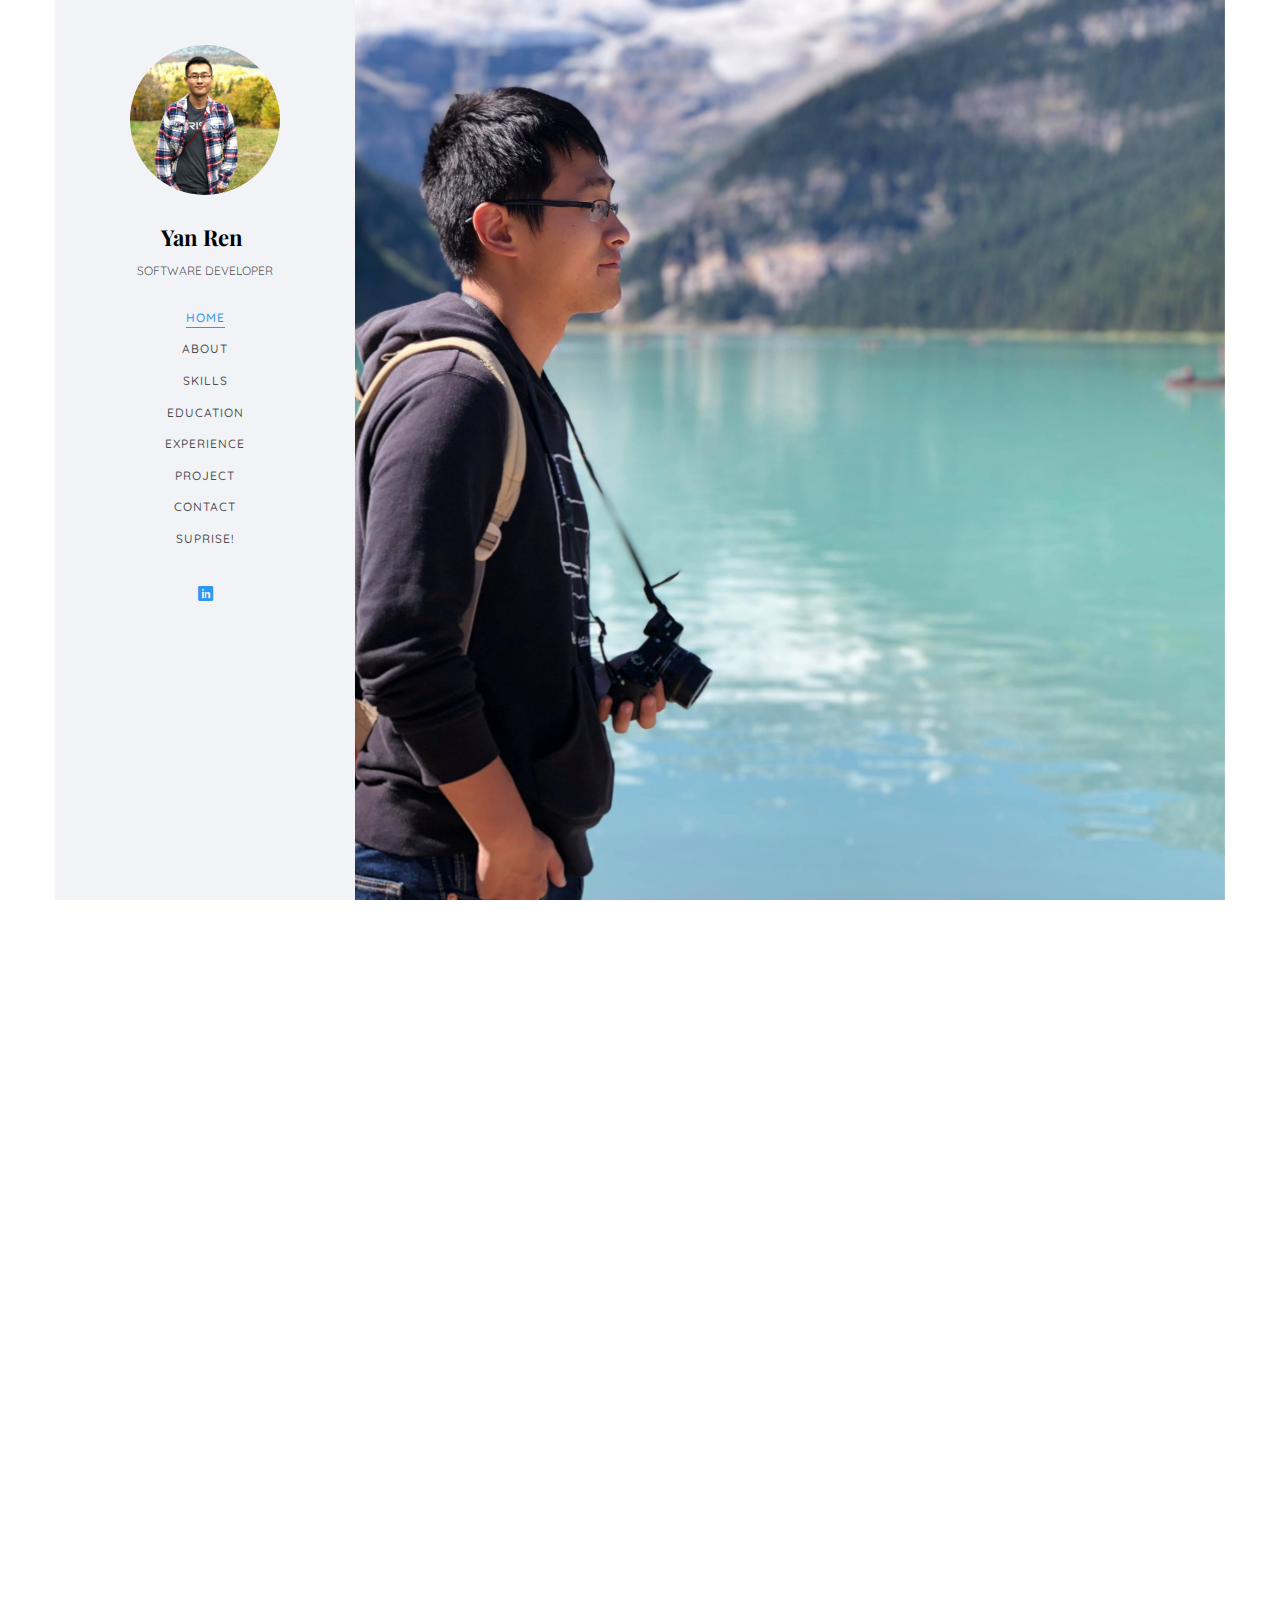
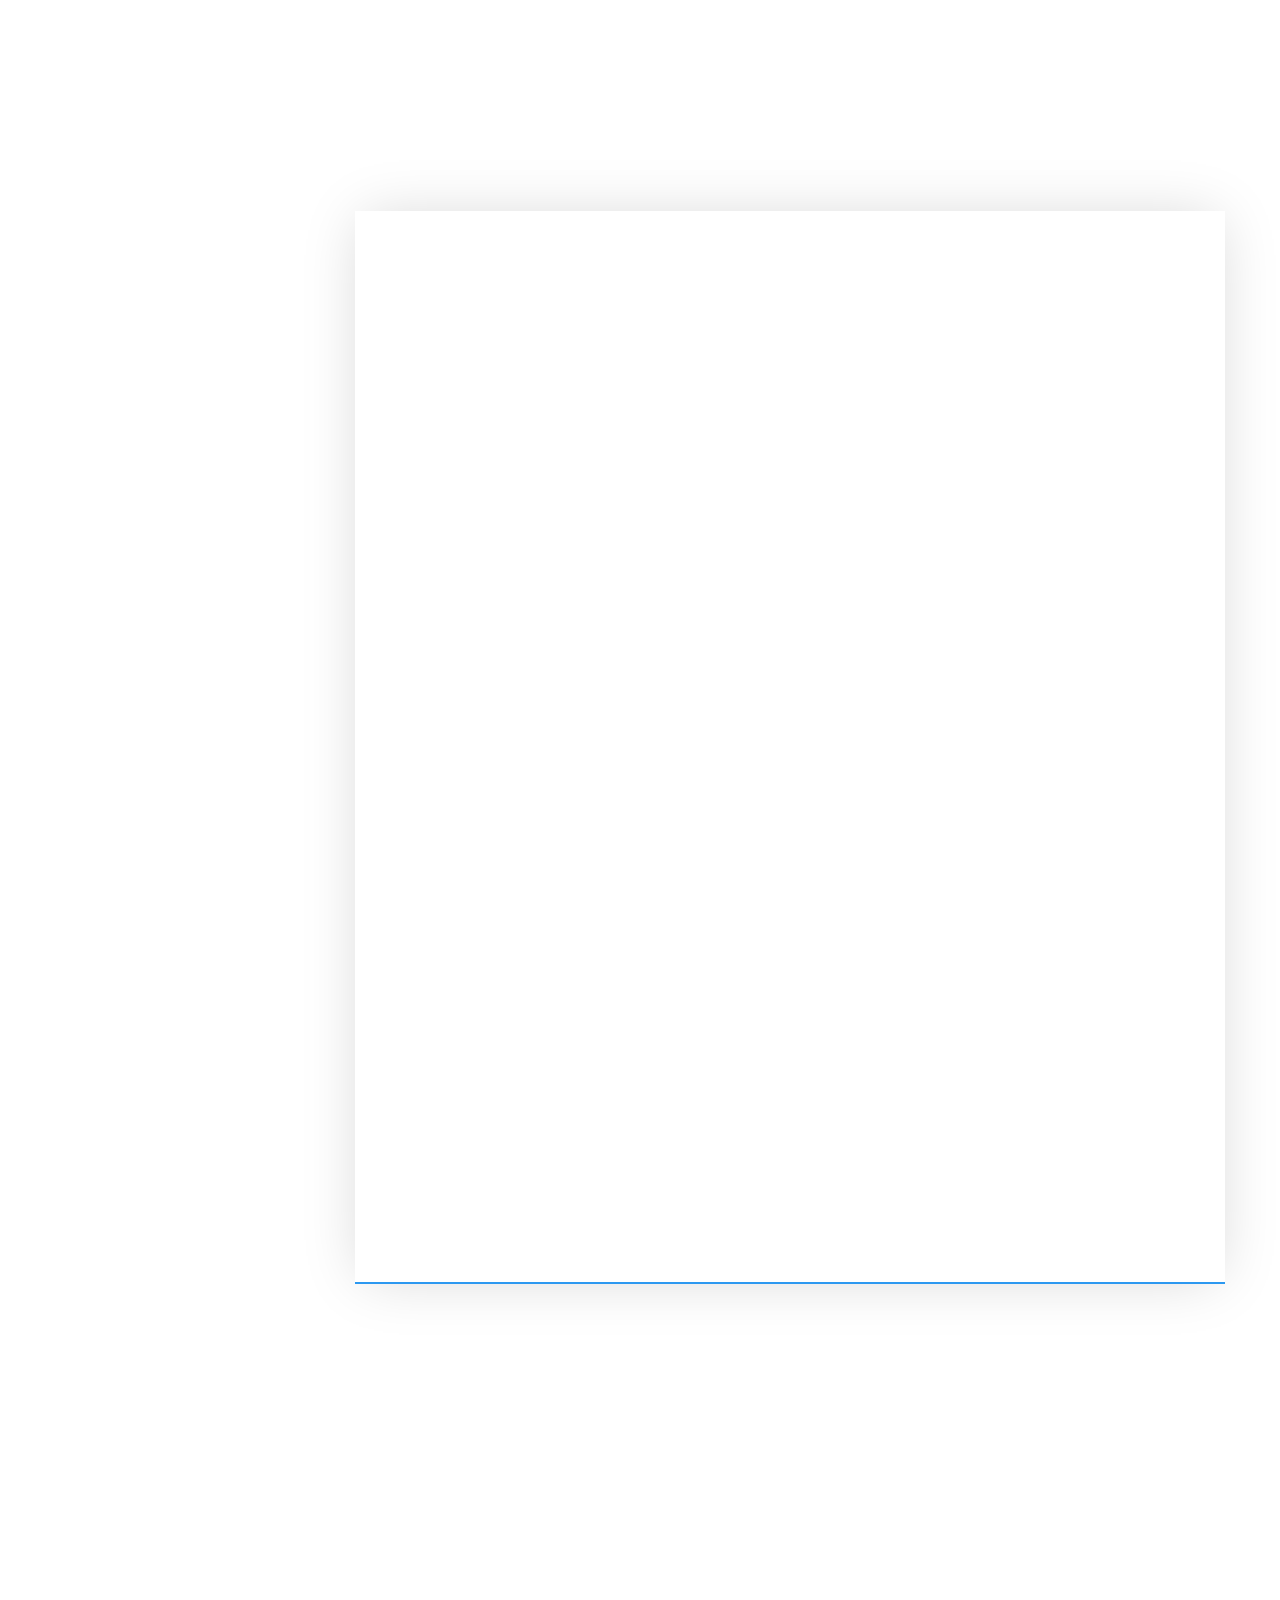
==== commit dcf8092d: "cover image" ====
--- a/index.html
+++ b/index.html
@@ -91,7 +91,7 @@
 				   		<div class="overlay"></div>
 				   		<div class="container-fluid">
 				   			<div class="row">
-					   			<div class="col-md-6 col-md-offset-3 col-md-pull-3 col-sm-12 col-xs-12 js-fullheight slider-text">
+					   			<div class="col-md-6 col-md-offset-3 col-md-pull-3 col-sm-12 col-xs-12 js-fullheight slider-text" style="float:right">
 					   				<div class="slider-text-inner js-fullheight">
 					   					<div class="desc">
 						   					<h1>Hi! <br>I'm Yan</h1>
@@ -128,16 +128,16 @@
 										<h3>Innovative Ideas</h3>
 									</div>
 								</div>
-								<div class="col-md-3 animate-box" data-animate-effect="fadeInRight">
-									<div class="services color-2">
-										<span class="icon2"><i class="icon-globe-outline"></i></span>
-										<h3>Web Design</h3>
-									</div>
-								</div>
 								<div class="col-md-3 animate-box" data-animate-effect="fadeInTop">
 									<div class="services color-3">
 										<span class="icon2"><i class="icon-data"></i></span>
 										<h3>Software</h3>
+									</div>
+								</div>
+								<div class="col-md-3 animate-box" data-animate-effect="fadeInRight">
+									<div class="services color-2">
+										<span class="icon2"><i class="icon-globe-outline"></i></span>
+										<h3>Web</h3>
 									</div>
 								</div>
 								<div class="col-md-3 animate-box" data-animate-effect="fadeInBottom">
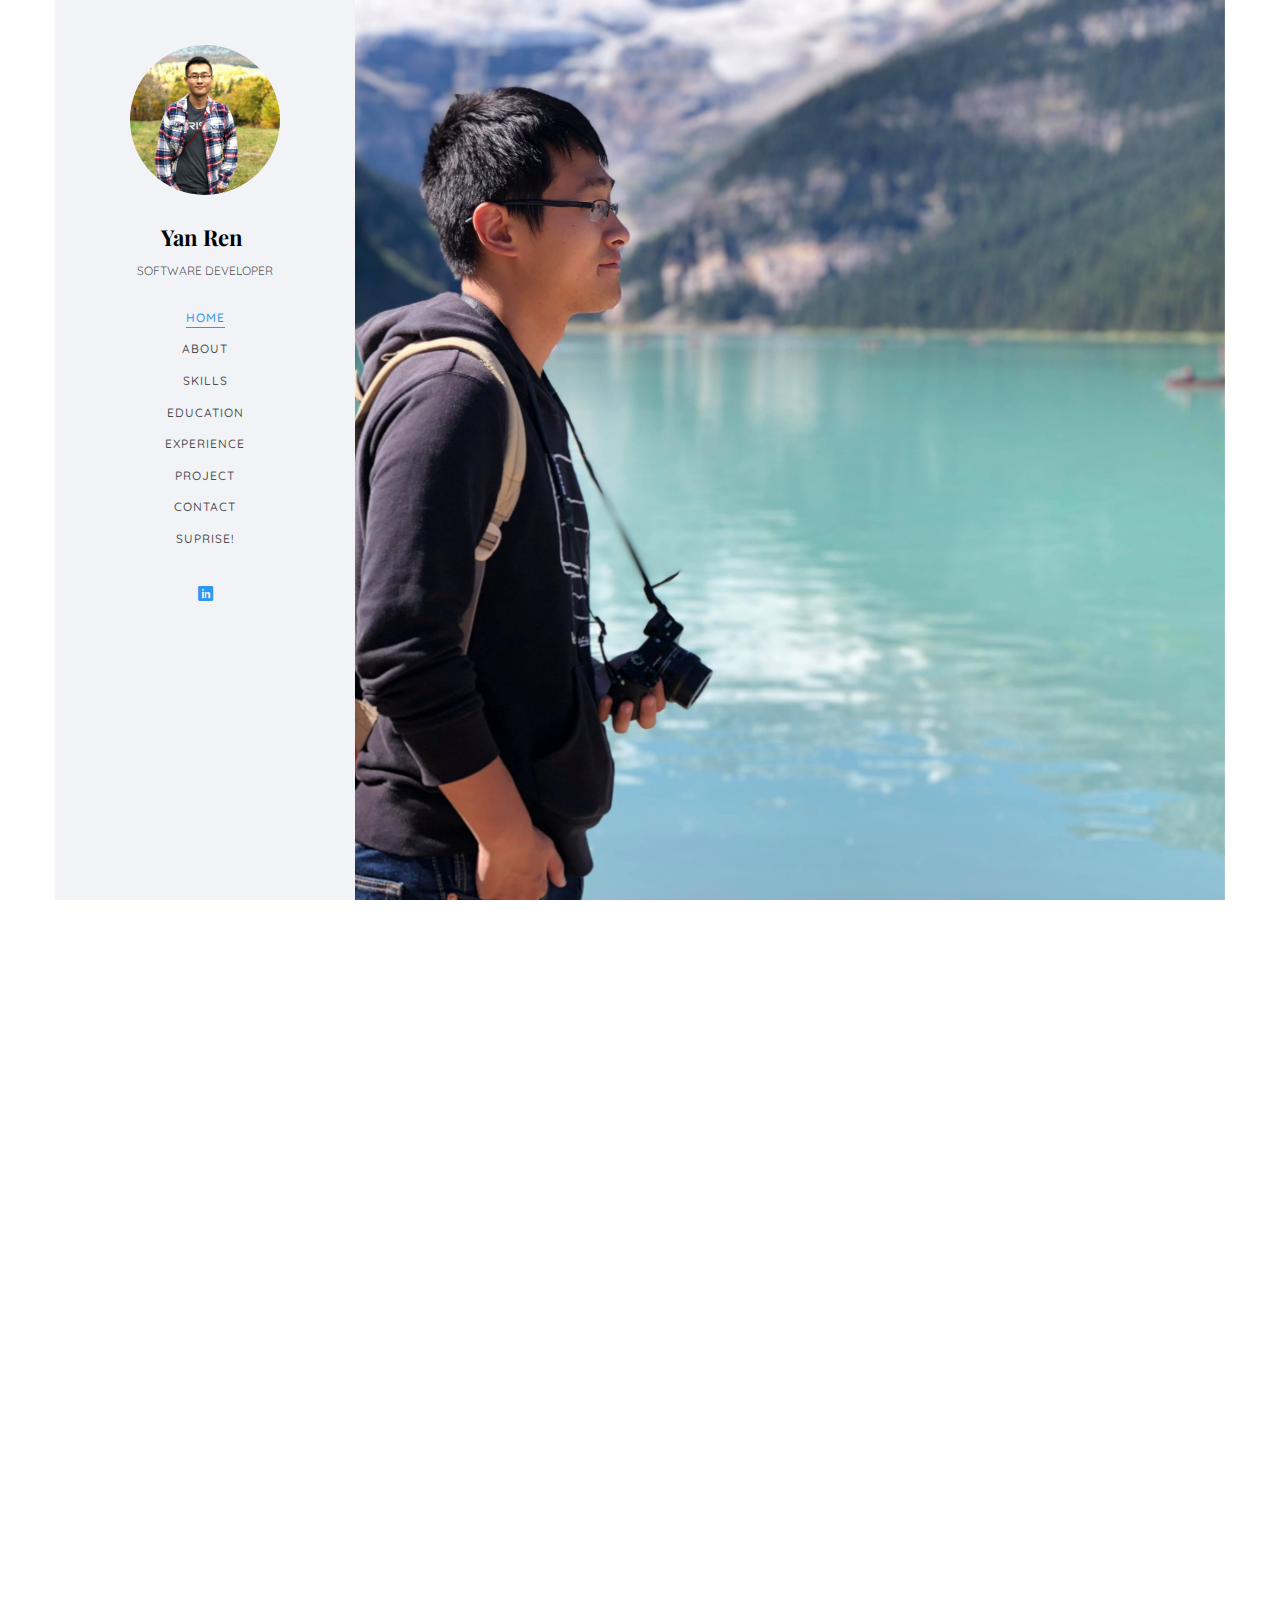
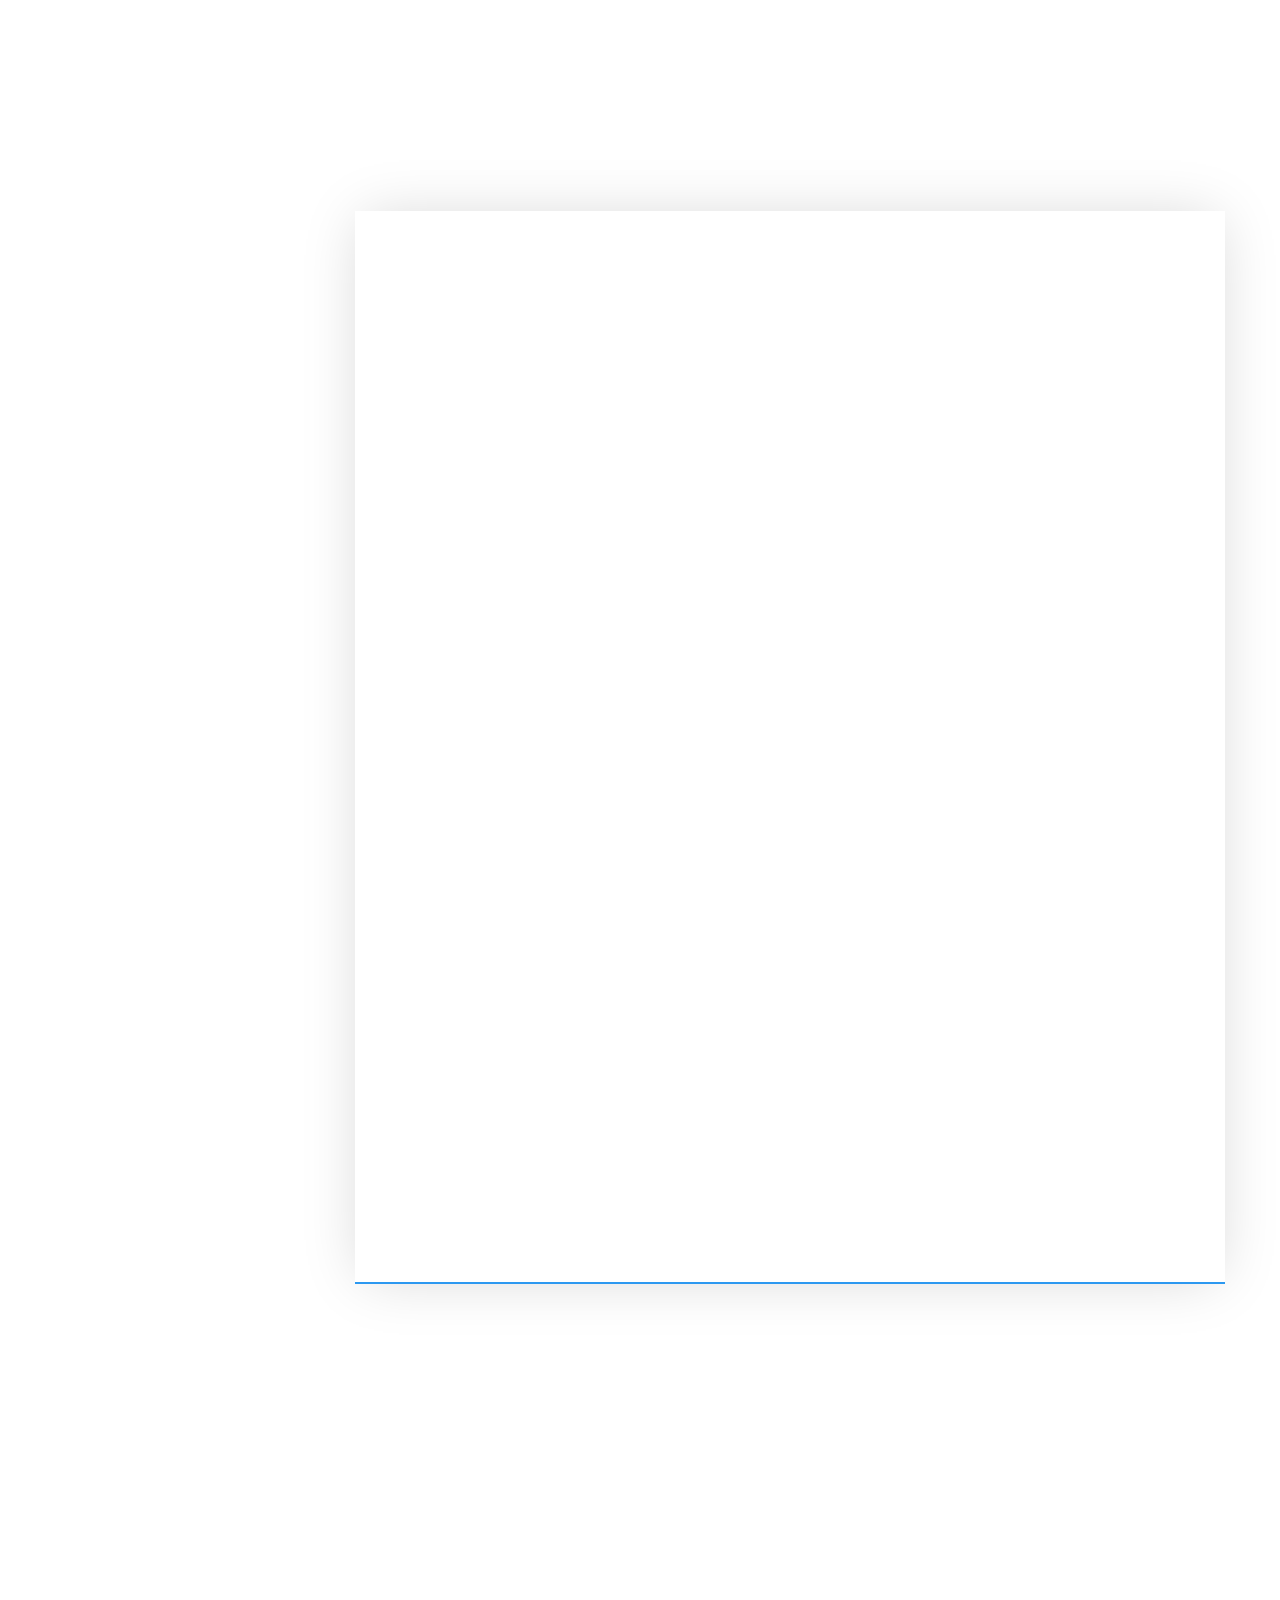
==== commit 5afe7e33: "add extra experience section" ====
--- a/index.html
+++ b/index.html
@@ -340,7 +340,7 @@
 					               <div class="timeline-icon color-2">
 					                  <i class="icon-pen2"></i>
 					               </div>
-												 <div class="timeline-label">
+								   <div class="timeline-label">
 					                  <h2>QA Automation Intern <span>at DRW</span><span style="float:right">2017/05 - 2017/08</span></h2>
 					                  <p>● Python DDT automation test case; React/Redux based front-end automation unit test case<br>● PowerShell scripting for TeamCity & Slack integration</p>
 					               </div>
@@ -352,7 +352,7 @@
 					               <div class="timeline-icon color-3">
 					                  <i class="icon-pen2"></i>
 					               </div>
-												 <div class="timeline-label">
+								   <div class="timeline-label">
 					                  <h2>SW QA Develper Intern <span>at Kronos Canadian System Inc.</span><span style="float:right">2016/09 - 2017/04</span></h2>
 					                  <p>● Java programming for implementing TestNG API in customized automation testing framework<br>● Agile development of backend automation testing (REST API)</p>
 					               </div>
@@ -364,7 +364,7 @@
 					               <div class="timeline-icon color-4">
 					                  <i class="icon-pen2"></i>
 					               </div>
-												 <div class="timeline-label">
+								   <div class="timeline-label">
 					                  <h2>Software Developer <span>at TandemLaunch Inc.</span><span style="float:right">2015/06 - 2016/09</span></h2>
 					                  <p>● Developed Python GUI in PyQt, for converting, and analyzing the data generated by Gnuradio Companion</p>
 					               </div>
@@ -376,7 +376,7 @@
 					               <div class="timeline-icon color-5">
 					                  <i class="icon-pen2"></i>
 					               </div>
-												 <div class="timeline-label">
+								   <div class="timeline-label">
 					                  <h2>Research Student <span>at McGill University</span><span style="float:right">2015/05 - 2015/12</span></h2>
 					                  <p>● Assisted research associates to implement wireless communication protocols<br>● Programmed in C++ to perform functional and performance testing for various protocols of ESP8266 Module</p>
 					               </div>
@@ -391,7 +391,46 @@
 					         </article>
 					      </div>
 					   </div>
-				   </div>
+				    </div>
+					<div class="row">
+						<div class="col-md-6 col-md-offset-3 col-md-pull-3 animate-box" data-animate-effect="fadeInLeft">
+							<h2 class="heading animate-box">Extracurricular Experience</h2>
+						</div>
+					</div>
+					<div class="row">
+						<div class="col-md-12">
+				         <div class="timeline-centered">
+					         <article class="timeline-entry animate-box" data-animate-effect="fadeInLeft">
+					            <div class="timeline-entry-inner">
+					               <div class="timeline-icon color-2">
+					                  <i class="icon-pen2"></i>
+					               </div>
+					               <div class="timeline-label">
+					                  <h2>Robotic Team Mentor <span>at Montreal EMSB</span><span style="float:right">2019/04 - Recent</span></h2>
+					                  <p>● Programming mentor for FRC and FLL team<br>● </p>
+					               </div>
+					            </div>
+					         </article>
+							 <article class="timeline-entry animate-box" data-animate-effect="fadeInLeft">
+					            <div class="timeline-entry-inner">
+					               <div class="timeline-icon color-3">
+					                  <i class="icon-pen2"></i>
+					               </div>
+					               <div class="timeline-label">
+					                  <h2>Programming Tutor <span></span><span style="float:right">2014/06 - Recent</span></h2>
+					                  <p>● Provide programming and algorithm class to students in one-to-one or group<br>● Tutor competitive programming topics</p>
+					               </div>
+					            </div>
+					         </article>
+					         <article class="timeline-entry begin animate-box" data-animate-effect="fadeInBottom">
+					            <div class="timeline-entry-inner">
+					               <div class="timeline-icon color-none">
+					               </div>
+					            </div>
+					         </article>
+					      </div>
+					   </div>
+				    </div>
 				</div>
 			</section>
 
@@ -406,11 +445,11 @@
 					<div class="row">
 						<div class="col-md-4 col-sm-6 animate-box" data-animate-effect="fadeInLeft">
 							<div class="blog-entry">
-								<a href="blog.html" class="blog-img"><img src="images/blog-1.jpg" class="img-responsive" alt="HTML5 Bootstrap Template by colorlib.com"></a>
-								<div class="desc">
-									<span><small>April 14, 2018 </small> | <small> Web Design </small> | <small> <i class="icon-bubble3"></i> 4</small></span>
-									<h3><a href="blog.html">Renovating National Gallery</a></h3>
-									<p>Separated they live in Bookmarksgrove right at the coast of the Semantics, a large language ocean.</p>
+								<a href="https://github.com/yan-ren/Speech-to-Text-DesignProject" class="blog-img"><img src="images/stt3.png" class="img-responsive" alt=""></a>
+								<div class="desc">
+									<span><small> </small> | <small> Inspiration </small> | </span>
+									<h3><a href="https://github.com/yan-ren/Speech-to-Text-DesignProject">Web-based Speech to Text Application</a></h3>
+									<p>Use Node.js backend with Google Cloud Storage and Google Cloud Speech API, collaborating with Radio Canada Digital R&D team to develop a web based speech-to-text application</p>
 								</div>
 							</div>
 						</div>
@@ -440,7 +479,7 @@
 							<div class="blog-entry">
 								<a href="blog.html" class="blog-img"><img src="images/blog-1.jpg" class="img-responsive" alt="HTML5 Bootstrap Template by colorlib.com"></a>
 								<div class="desc">
-									<span><small>April 14, 2018 </small> | <small> Web Design </small> | <small> <i class="icon-bubble3"></i> 4</small></span>
+									<span><small> </small> | <small> Web Design </small> | <small> <i class="icon-bubble3"></i> 4</small></span>
 									<h3><a href="blog.html">Renovating National Gallery</a></h3>
 									<p>Separated they live in Bookmarksgrove right at the coast of the Semantics, a large language ocean.</p>
 								</div>
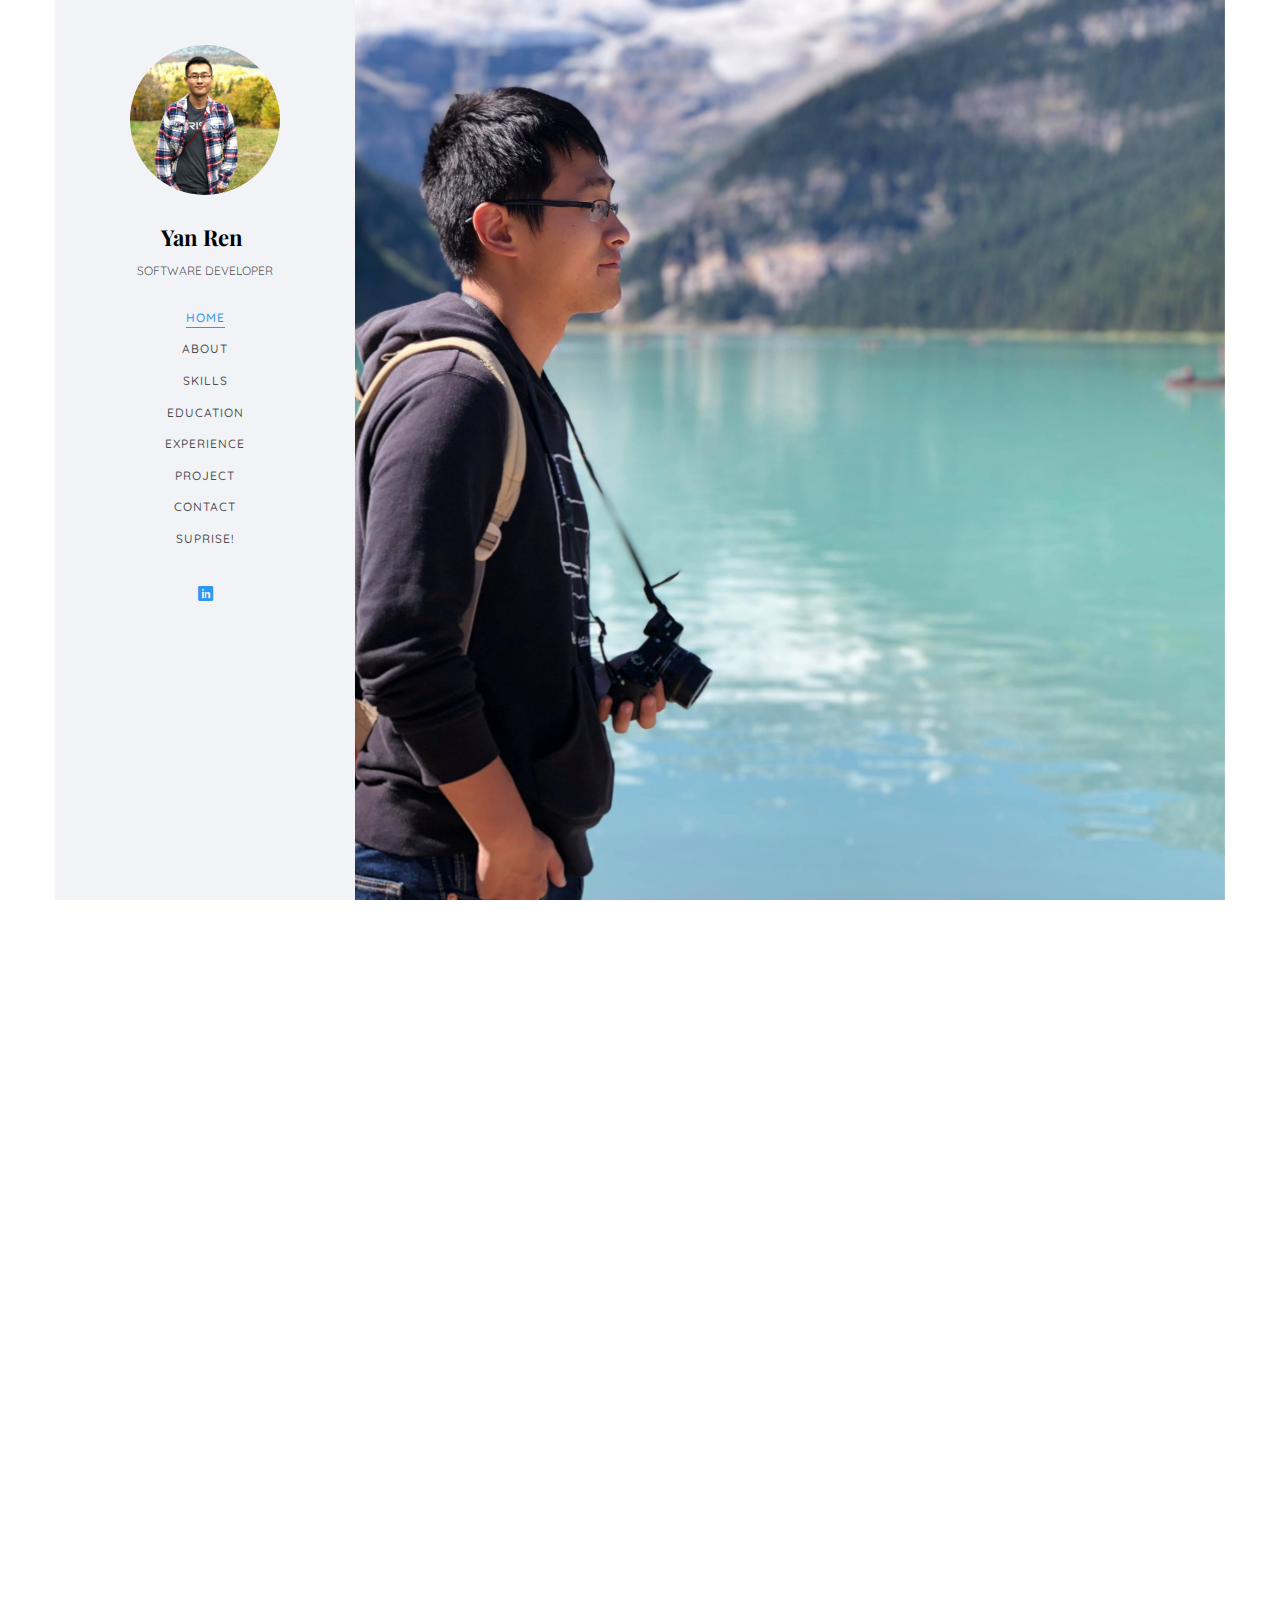
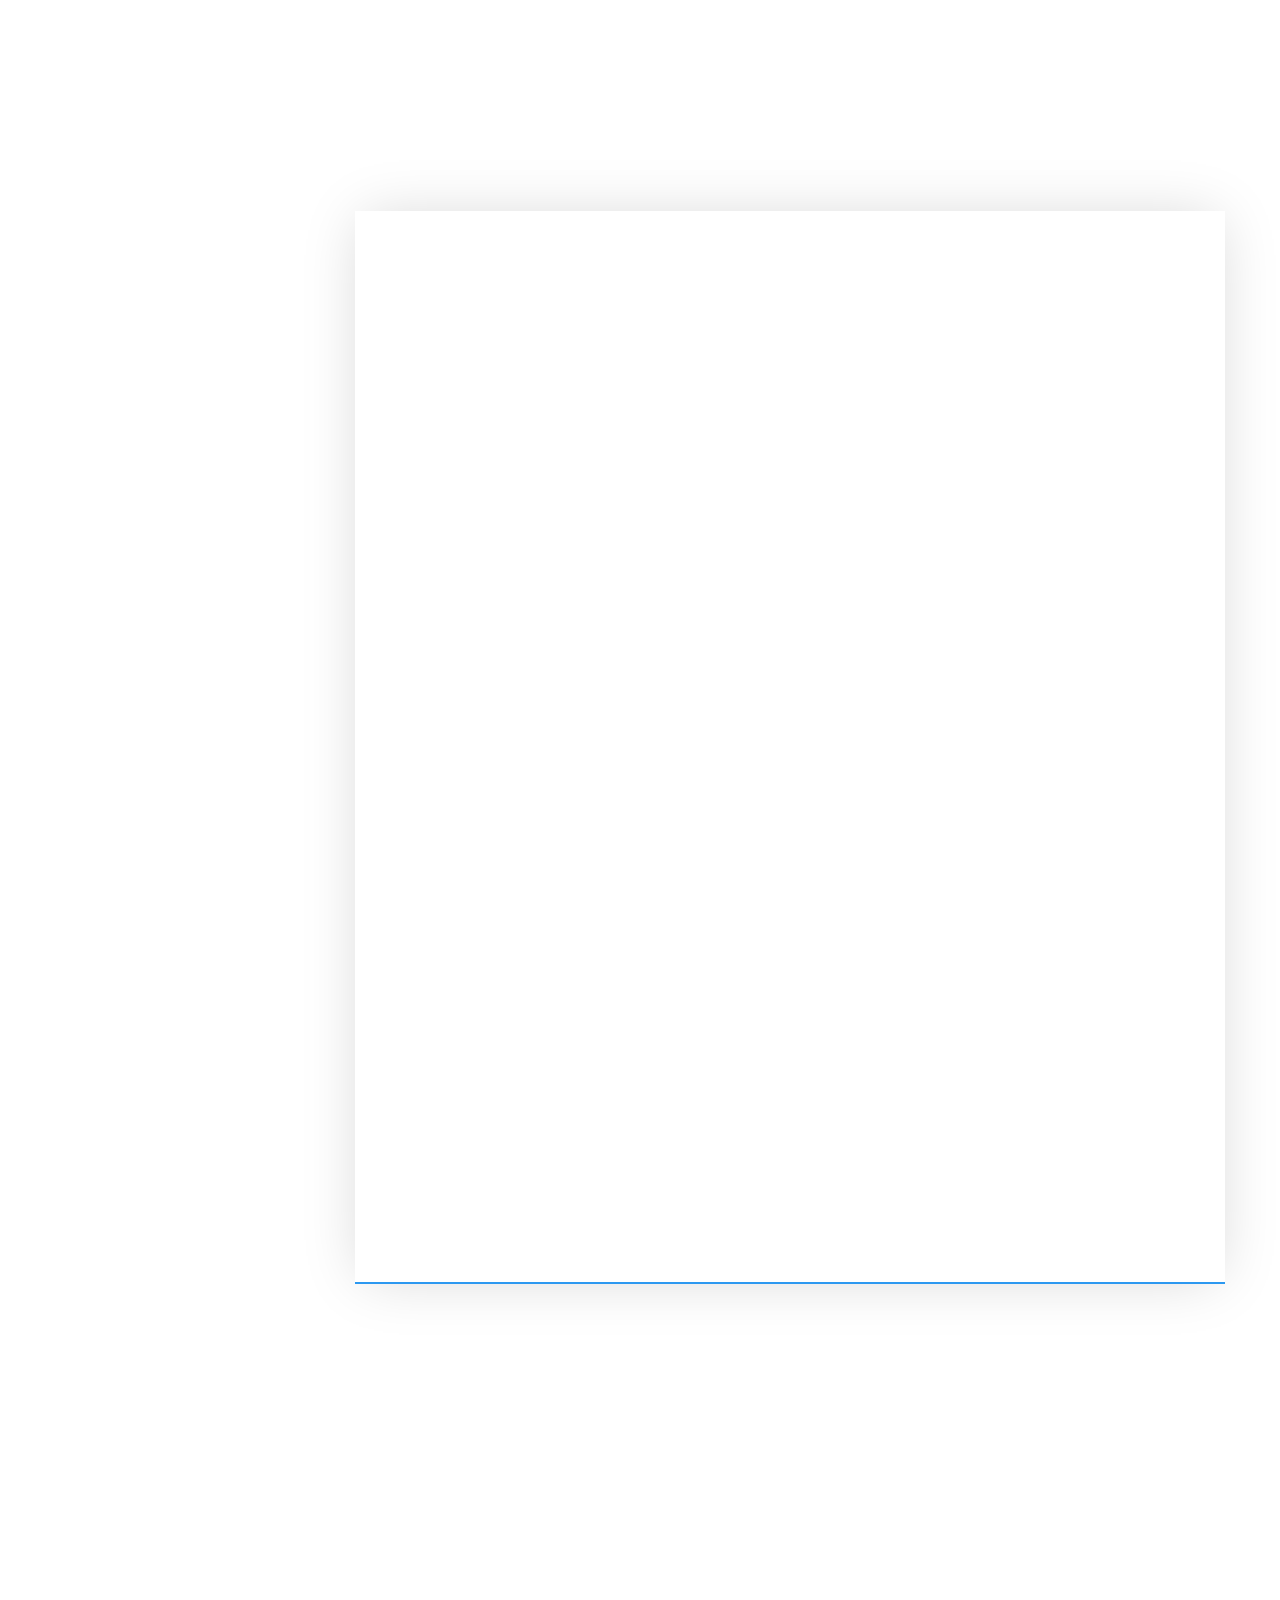
==== commit 1f787e86: "add project content" ====
--- a/index.html
+++ b/index.html
@@ -407,7 +407,7 @@
 					               </div>
 					               <div class="timeline-label">
 					                  <h2>Robotic Team Mentor <span>at Montreal EMSB</span><span style="float:right">2019/04 - Recent</span></h2>
-					                  <p>● Programming mentor for FRC and FLL team<br>● </p>
+					                  <p>● Programming mentor for FRC and FLL team</p>
 					               </div>
 					            </div>
 					         </article>
@@ -447,7 +447,7 @@
 							<div class="blog-entry">
 								<a href="https://github.com/yan-ren/Speech-to-Text-DesignProject" class="blog-img"><img src="images/stt3.png" class="img-responsive" alt=""></a>
 								<div class="desc">
-									<span><small> </small> | <small> Inspiration </small> | </span>
+									<span><small></small> | <small> Inspiration </small> | </span>
 									<h3><a href="https://github.com/yan-ren/Speech-to-Text-DesignProject">Web-based Speech to Text Application</a></h3>
 									<p>Use Node.js backend with Google Cloud Storage and Google Cloud Speech API, collaborating with Radio Canada Digital R&D team to develop a web based speech-to-text application</p>
 								</div>
@@ -455,21 +455,21 @@
 						</div>
 						<div class="col-md-4 col-sm-6 animate-box" data-animate-effect="fadeInRight">
 							<div class="blog-entry">
-								<a href="blog.html" class="blog-img"><img src="images/blog-2.jpg" class="img-responsive" alt="HTML5 Bootstrap Template by colorlib.com"></a>
-								<div class="desc">
-									<span><small>April 14, 2018 </small> | <small> Web Design </small> | <small> <i class="icon-bubble3"></i> 4</small></span>
-									<h3><a href="blog.html">Wordpress for a Beginner</a></h3>
-									<p>Separated they live in Bookmarksgrove right at the coast of the Semantics, a large language ocean.</p>
+								<a href="https://yan-ren.github.io/FLL2018_Team_JSL/index.html" class="blog-img"><img src="images/fll_web.png" class="img-responsive" alt=""></a>
+								<div class="desc">
+									<span><small></small> | <small> Web Design </small> | </span>
+									<h3><a href="blog.html">FLL team space webpage</a></h3>
+									<p>Native HTML, CSS, JavaScript webpage for hosting FLL team competition pictures and viedos</p>
 								</div>
 							</div>
 						</div>
 						<div class="col-md-4 col-sm-6 animate-box" data-animate-effect="fadeInLeft">
 							<div class="blog-entry">
-								<a href="blog.html" class="blog-img"><img src="images/blog-3.jpg" class="img-responsive" alt="HTML5 Bootstrap Template by colorlib.com"></a>
-								<div class="desc">
-									<span><small>April 14, 2018 </small> | <small> Inspiration </small> | <small> <i class="icon-bubble3"></i> 4</small></span>
-									<h3><a href="blog.html">Make website from scratch</a></h3>
-									<p>Separated they live in Bookmarksgrove right at the coast of the Semantics, a large language ocean.</p>
+								<a href="https://github.com/yan-ren/CCC" class="blog-img"><img src="images/cp.jpg" class="img-responsive" alt=""></a>
+								<div class="desc">
+									<span><small></small> | <small> Inspiration </small> | </span>
+									<h3><a href="blog.html">Competitive Programming</a></h3>
+									<p>Various solutions for Canadian Computing Competition and Algorithm & Data Structure questions</p>
 								</div>
 							</div>
 						</div>
@@ -477,11 +477,11 @@
 					<div class="row" id="load-more" style="display: none;">
 						<div class="col-md-4 col-sm-6 animate-box" data-animate-effect="fadeInLeft">
 							<div class="blog-entry">
-								<a href="blog.html" class="blog-img"><img src="images/blog-1.jpg" class="img-responsive" alt="HTML5 Bootstrap Template by colorlib.com"></a>
-								<div class="desc">
-									<span><small> </small> | <small> Web Design </small> | <small> <i class="icon-bubble3"></i> 4</small></span>
-									<h3><a href="blog.html">Renovating National Gallery</a></h3>
-									<p>Separated they live in Bookmarksgrove right at the coast of the Semantics, a large language ocean.</p>
+								<a href="blog.html" class="blog-img"><img src="images/opencv.jpg" class="img-responsive" alt=""></a>
+								<div class="desc">
+									<span><small></small> | <small> Inspiration </small> | </span>
+									<h3><a href="blog.html">OpenCV Face Recognition and Pose Estimation</a></h3>
+									<p>Used OpenCV in C++, implemented Eigenfaces, Local Binary Pattern histograms and Bag of Visual Words for face recognition and pose estimation.</p>
 								</div>
 							</div>
 						</div>
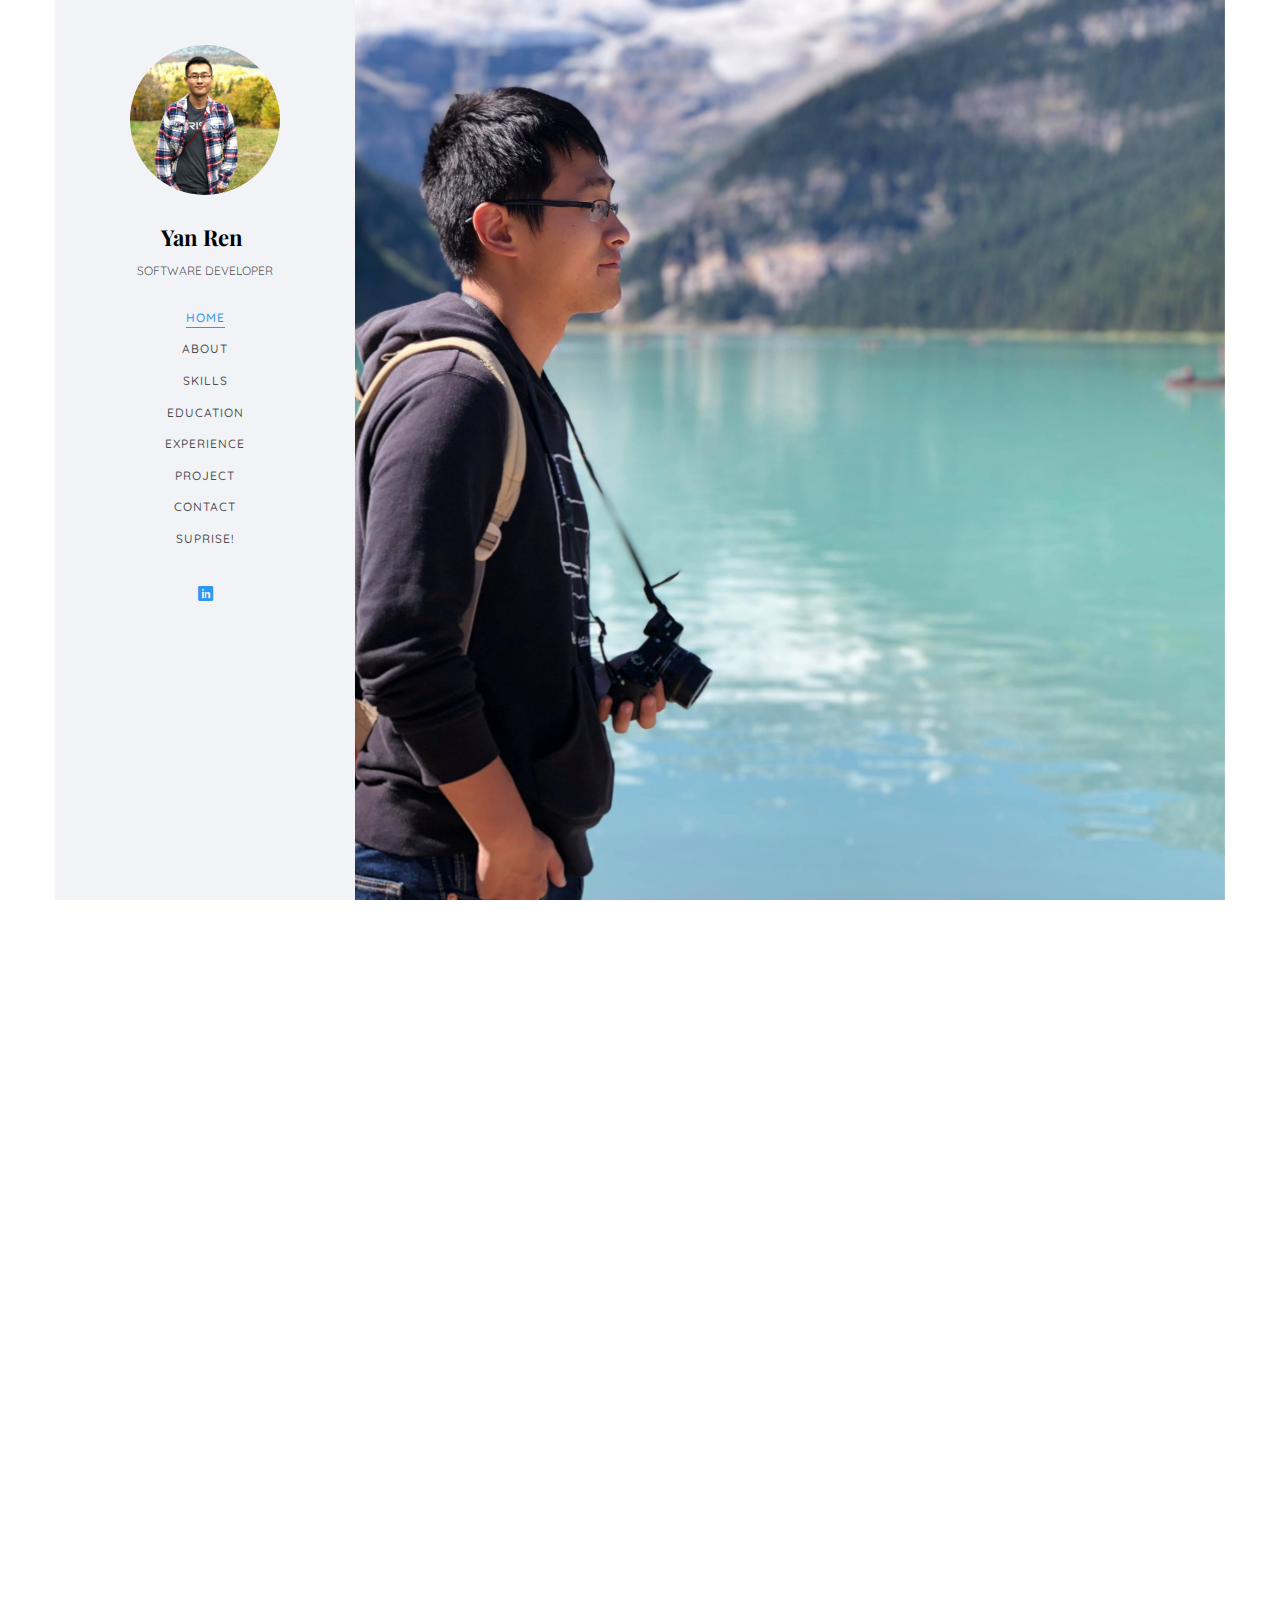
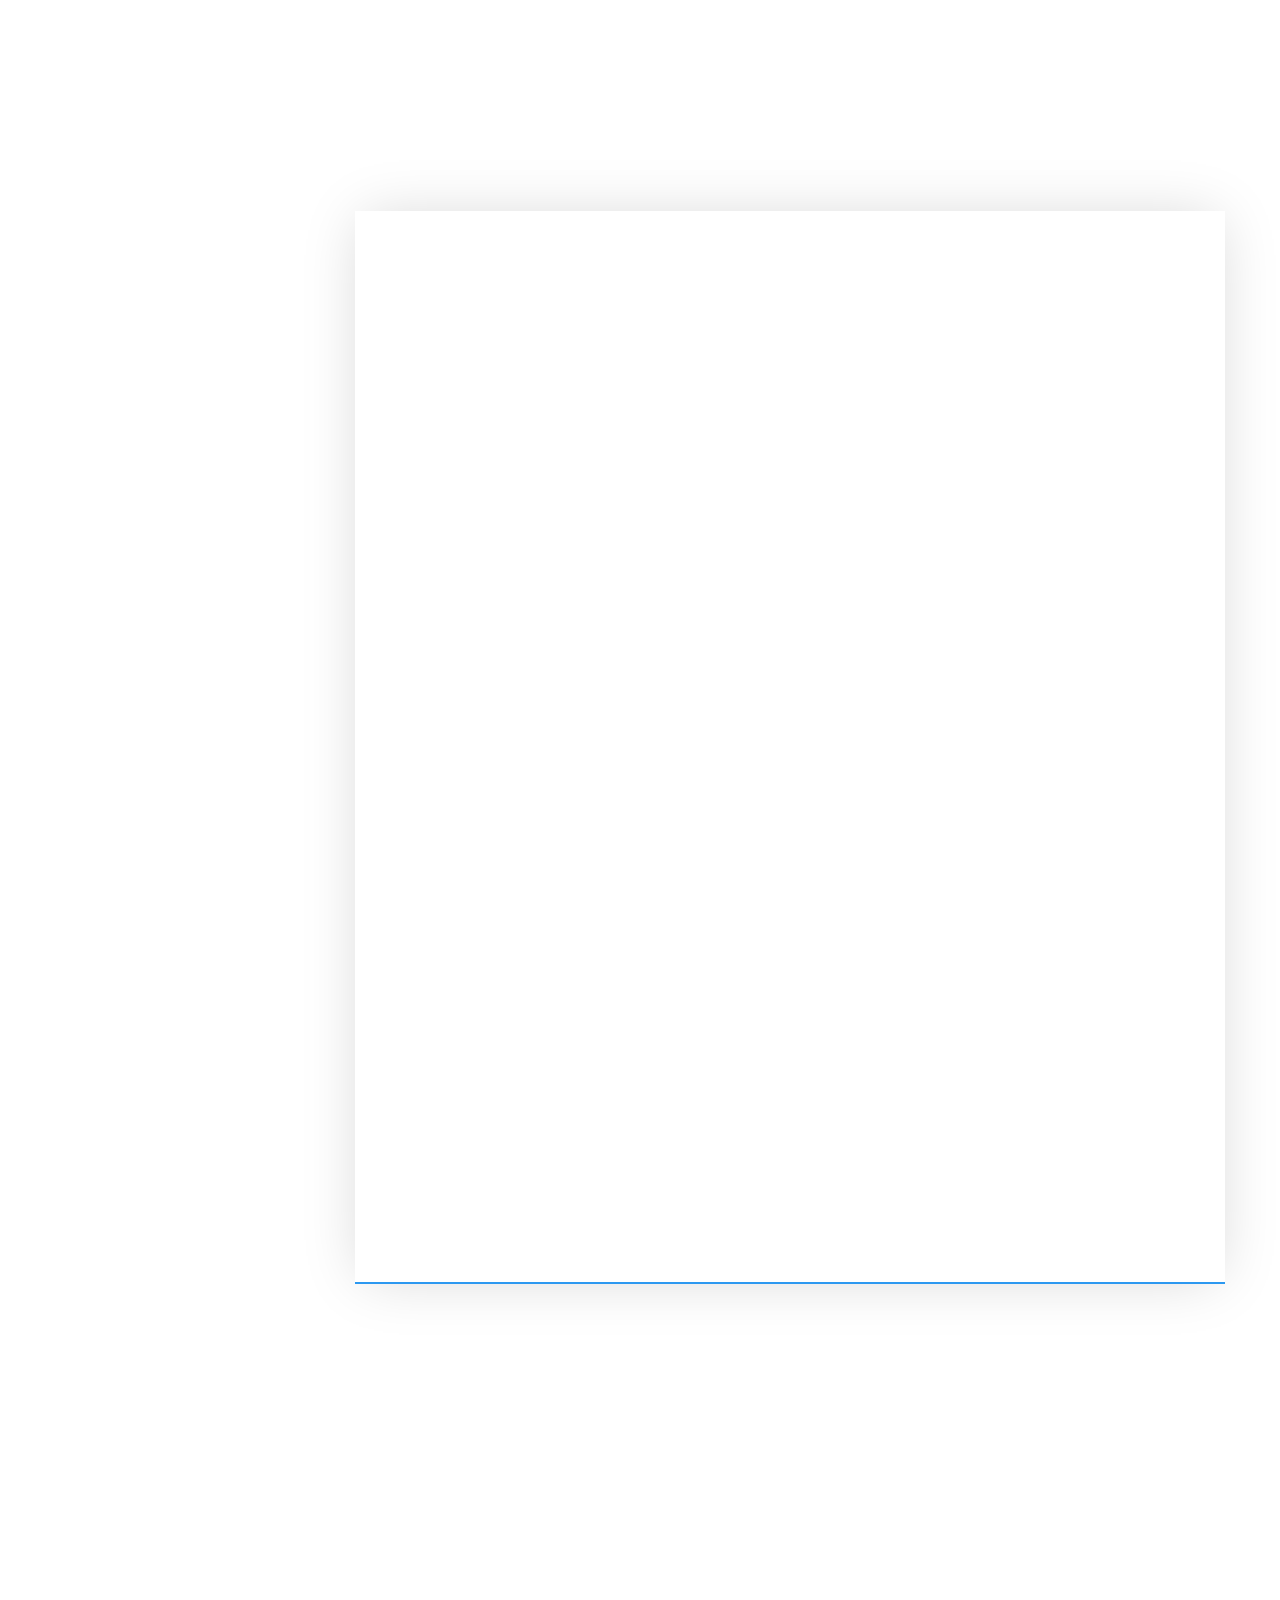
==== commit 14f8114b: "add project content" ====
--- a/index.html
+++ b/index.html
@@ -218,7 +218,7 @@
 									</span>
 									<div class="desc">
 										<h3>Tool</h3>
-										<p>Bash, PowerShell, Git, Gitlab CI, Docker, Jupiter Notebook</p>
+										<p>Bash, PowerShell, Git, Docker, Jupiter Notebook</p>
 									</div>
 								</div>
 							</div>
@@ -229,7 +229,7 @@
 									</span>
 									<div class="desc">
 										<h3>Application</h3>
-										<p>RESTful API, Microservices, Distributed System</p>
+										<p>RESTful API, CI/CD, Microservices, Distributed System</p>
 									</div>
 								</div>
 							</div>
@@ -394,7 +394,7 @@
 				    </div>
 					<div class="row">
 						<div class="col-md-6 col-md-offset-3 col-md-pull-3 animate-box" data-animate-effect="fadeInLeft">
-							<h2 class="heading animate-box">Extracurricular Experience</h2>
+							<h2 class="heading animate-box">Interests</h2>
 						</div>
 					</div>
 					<div class="row">
@@ -477,7 +477,7 @@
 					<div class="row" id="load-more" style="display: none;">
 						<div class="col-md-4 col-sm-6 animate-box" data-animate-effect="fadeInLeft">
 							<div class="blog-entry">
-								<a href="blog.html" class="blog-img"><img src="images/opencv.jpg" class="img-responsive" alt=""></a>
+								<a href="https://github.com/yan-ren/ComputerVision" class="blog-img"><img src="images/opencv.jpg" class="img-responsive" alt=""></a>
 								<div class="desc">
 									<span><small></small> | <small> Inspiration </small> | </span>
 									<h3><a href="blog.html">OpenCV Face Recognition and Pose Estimation</a></h3>
@@ -487,15 +487,15 @@
 						</div>
 						<div class="col-md-4 col-sm-6 animate-box" data-animate-effect="fadeInRight">
 							<div class="blog-entry">
-								<a href="blog.html" class="blog-img"><img src="images/blog-2.jpg" class="img-responsive" alt="HTML5 Bootstrap Template by colorlib.com"></a>
-								<div class="desc">
-									<span><small>April 14, 2018 </small> | <small> Web Design </small> | <small> <i class="icon-bubble3"></i> 4</small></span>
-									<h3><a href="blog.html">Wordpress for a Beginner</a></h3>
-									<p>Separated they live in Bookmarksgrove right at the coast of the Semantics, a large language ocean.</p>
-								</div>
-							</div>
-						</div>
-						<div class="col-md-4 col-sm-6 animate-box" data-animate-effect="fadeInLeft">
+								<a href="https://github.com/yan-ren/pygame_development" class="blog-img"><img src="images/pygame.png" class="img-responsive" alt=""></a>
+								<div class="desc">
+									<span><small></small> | <small> Inspiration </small> | </span>
+									<h3><a href="blog.html">Python Pygame Development</a></h3>
+									<p>Writing game in Pygame library.</p>
+								</div>
+							</div>
+						</div>
+						<!-- <div class="col-md-4 col-sm-6 animate-box" data-animate-effect="fadeInLeft">
 							<div class="blog-entry">
 								<a href="blog.html" class="blog-img"><img src="images/blog-3.jpg" class="img-responsive" alt="HTML5 Bootstrap Template by colorlib.com"></a>
 								<div class="desc">
@@ -504,7 +504,7 @@
 									<p>Separated they live in Bookmarksgrove right at the coast of the Semantics, a large language ocean.</p>
 								</div>
 							</div>
-						</div>
+						</div> -->
 					</div>
 					<div class="row">
 						<div class="col-md-12 animate-box">
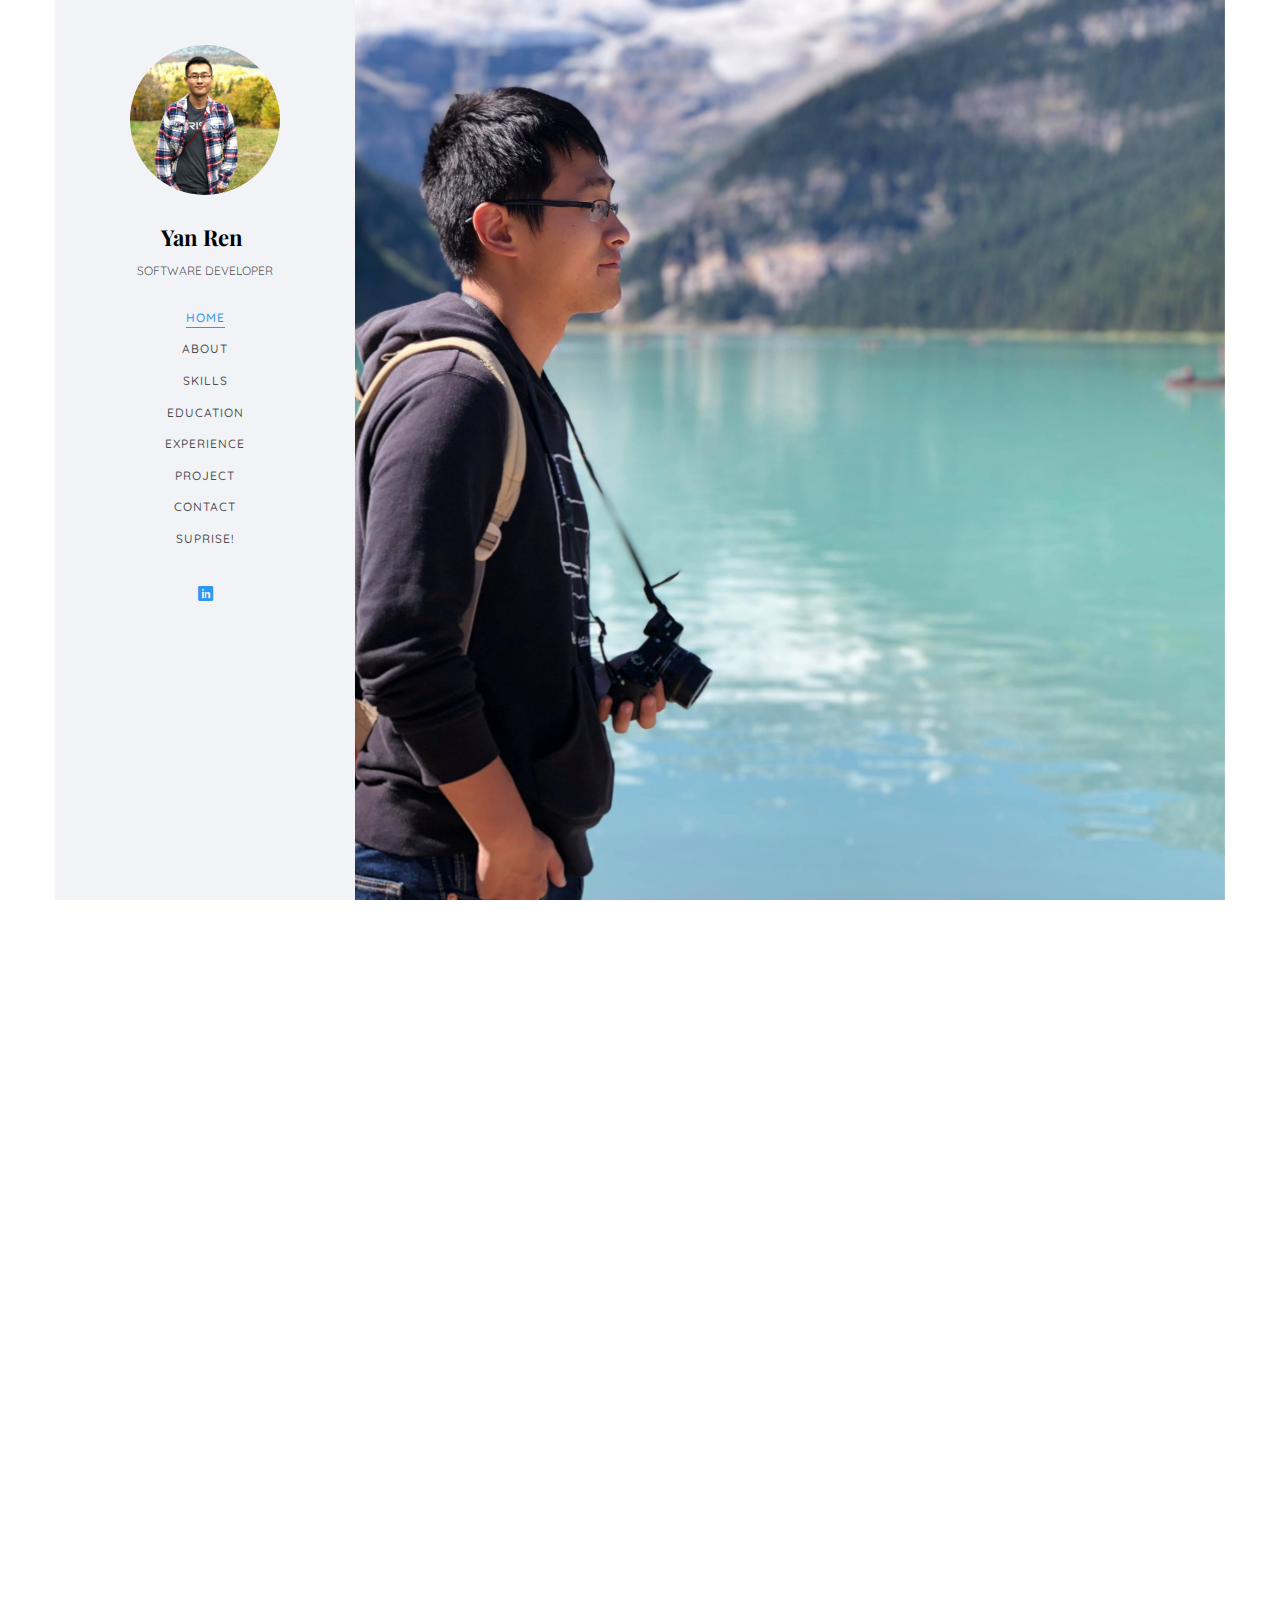
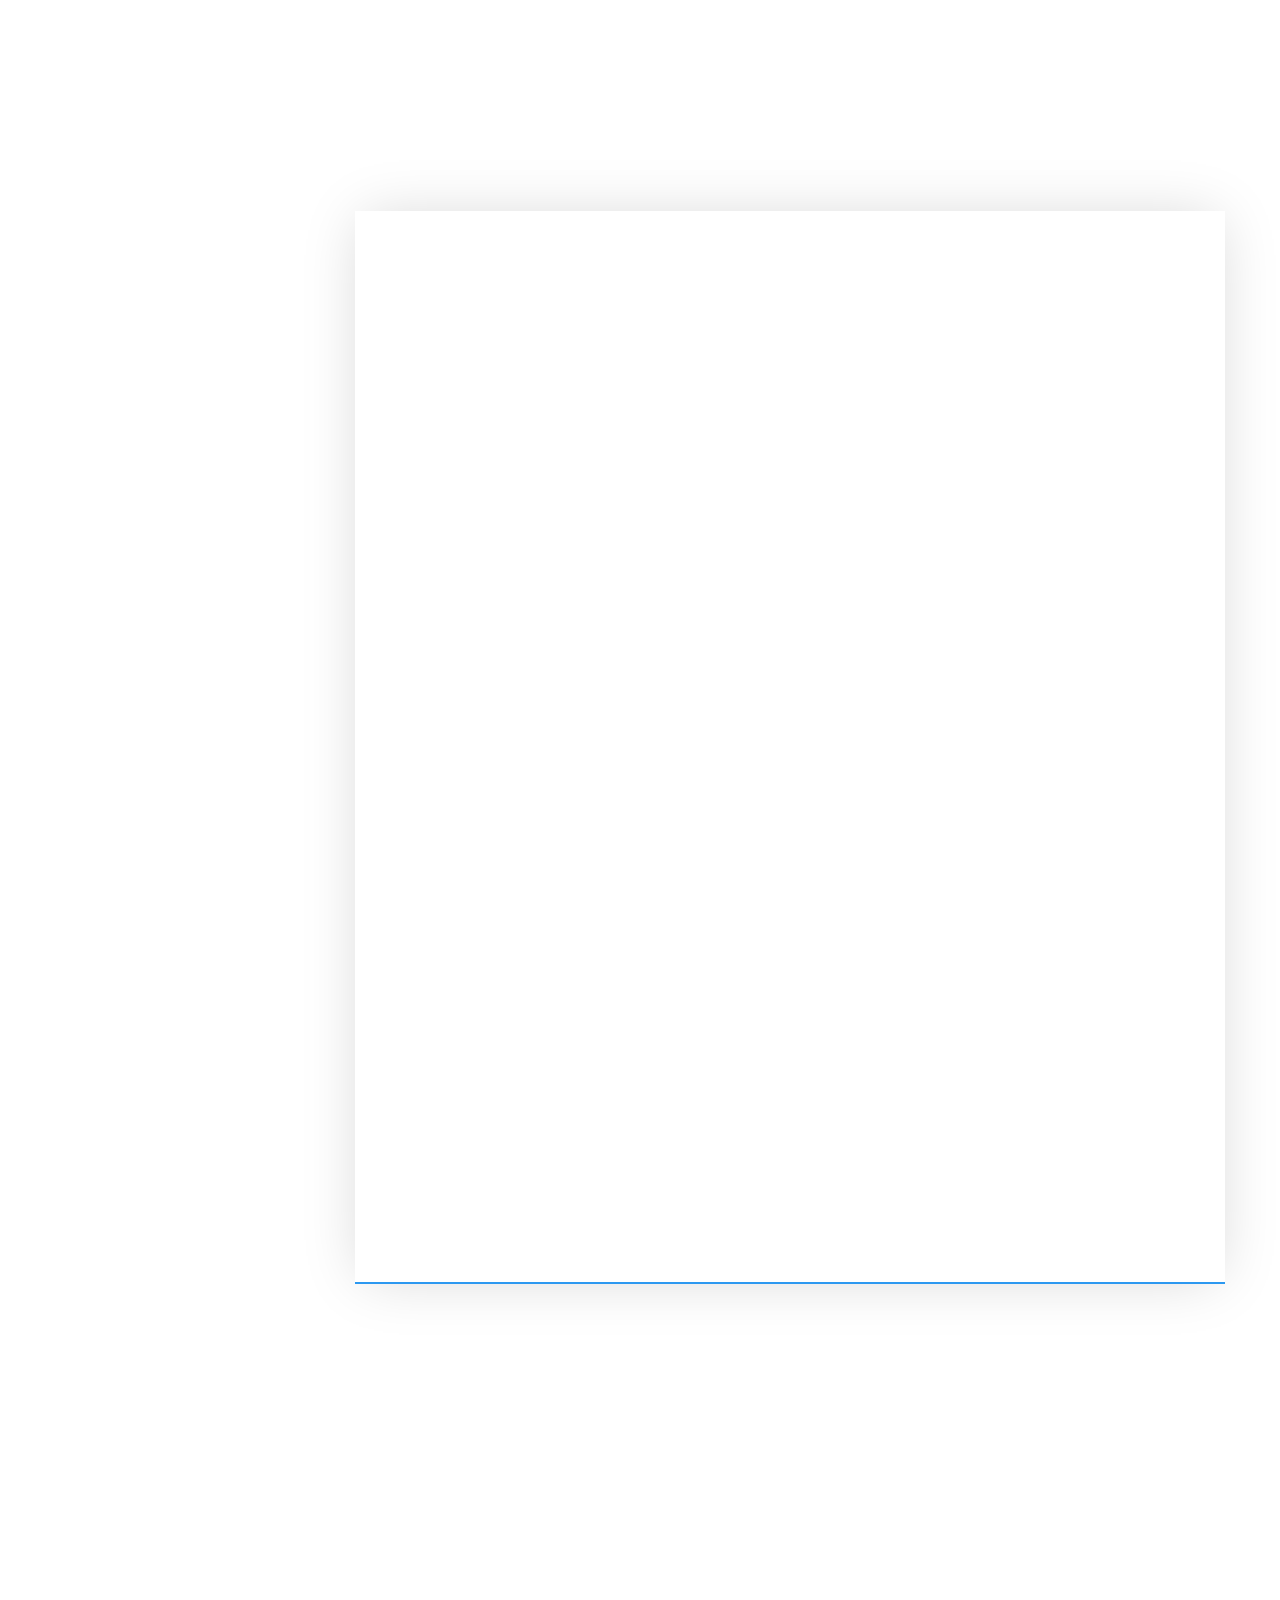
==== commit 786070d9: "update work experience" ====
--- a/index.html
+++ b/index.html
@@ -9,7 +9,7 @@
 	<meta name="keywords" content="" />
 	<meta name="author" content="Yan" />
 
-  <!-- Facebook and Twitter integration -->
+ 	<!-- Facebook and Twitter integration -->
 	<meta property="og:title" content=""/>
 	<meta property="og:image" content=""/>
 	<meta property="og:url" content=""/>
@@ -322,75 +322,88 @@
 					</div>
 					<div class="row">
 						<div class="col-md-12">
-				         <div class="timeline-centered">
-					         <article class="timeline-entry animate-box" data-animate-effect="fadeInLeft">
-					            <div class="timeline-entry-inner">
-					               <div class="timeline-icon color-1">
-					                  <i class="icon-pen2"></i>
-					               </div>
-					               <div class="timeline-label">
-					                  <h2>Software Engineer <span>at Index Exchange Inc.</span><span style="float:right">2018/06 - Recent</span></h2>
-					                  <p>● Perl & Go based back-end Ad server feature implementation and deployment(CentOS, MySQL)<br>● Implemented Go back-end REST API in Gin framework with MySQL<br>● Analyzed and troubleshot production data by using Python Jupiter notebook</p>
-					               </div>
-					            </div>
-					         </article>
-
-					         <article class="timeline-entry animate-box" data-animate-effect="fadeInRight">
-					            <div class="timeline-entry-inner">
-					               <div class="timeline-icon color-2">
-					                  <i class="icon-pen2"></i>
-					               </div>
-								   <div class="timeline-label">
-					                  <h2>QA Automation Intern <span>at DRW</span><span style="float:right">2017/05 - 2017/08</span></h2>
-					                  <p>● Python DDT automation test case; React/Redux based front-end automation unit test case<br>● PowerShell scripting for TeamCity & Slack integration</p>
-					               </div>
-					            </div>
-					         </article>
-
-					         <article class="timeline-entry animate-box" data-animate-effect="fadeInLeft">
-					            <div class="timeline-entry-inner">
-					               <div class="timeline-icon color-3">
-					                  <i class="icon-pen2"></i>
-					               </div>
-								   <div class="timeline-label">
-					                  <h2>SW QA Develper Intern <span>at Kronos Canadian System Inc.</span><span style="float:right">2016/09 - 2017/04</span></h2>
-					                  <p>● Java programming for implementing TestNG API in customized automation testing framework<br>● Agile development of backend automation testing (REST API)</p>
-					               </div>
-					            </div>
-					         </article>
-
-					         <article class="timeline-entry animate-box" data-animate-effect="fadeInTop">
-					            <div class="timeline-entry-inner">
-					               <div class="timeline-icon color-4">
-					                  <i class="icon-pen2"></i>
-					               </div>
-								   <div class="timeline-label">
-					                  <h2>Software Developer <span>at TandemLaunch Inc.</span><span style="float:right">2015/06 - 2016/09</span></h2>
-					                  <p>● Developed Python GUI in PyQt, for converting, and analyzing the data generated by Gnuradio Companion</p>
-					               </div>
-					            </div>
-					         </article>
-
-					         <article class="timeline-entry animate-box" data-animate-effect="fadeInLeft">
-					            <div class="timeline-entry-inner">
-					               <div class="timeline-icon color-5">
-					                  <i class="icon-pen2"></i>
-					               </div>
-								   <div class="timeline-label">
-					                  <h2>Research Student <span>at McGill University</span><span style="float:right">2015/05 - 2015/12</span></h2>
-					                  <p>● Assisted research associates to implement wireless communication protocols<br>● Programmed in C++ to perform functional and performance testing for various protocols of ESP8266 Module</p>
-					               </div>
-					            </div>
-					         </article>
-
-					         <article class="timeline-entry begin animate-box" data-animate-effect="fadeInBottom">
-					            <div class="timeline-entry-inner">
-					               <div class="timeline-icon color-none">
-					               </div>
-					            </div>
-					         </article>
-					      </div>
-					   </div>
+				         	<div class="timeline-centered">
+								<article class="timeline-entry animate-box" data-animate-effect="fadeInLeft">
+									<div class="timeline-entry-inner">
+									<div class="timeline-icon color-1">
+										<i class="icon-pen2"></i>
+									</div>
+									<div class="timeline-label">
+										<h2>Software Engineer <span>at Unity Technologies.</span><span style="float:right">2021/09 - Recent</span></h2>
+										<p>● Worked in Unity Ads division to build programmatic microservices in demand-side Ad serving platform. Microservices developed in Node.js, Golang, gRPC, MongoDB, Google Cloud Platform
+											<br>● Designed and implementation the granular location targeting feature across Golang microservices, which allows ads targeting team to control ads delivering based on geolocation</p>
+									</div>
+									</div>
+					         	</article>
+
+								<article class="timeline-entry animate-box" data-animate-effect="fadeInLeft">
+									<div class="timeline-entry-inner">
+									<div class="timeline-icon color-1">
+										<i class="icon-pen2"></i>
+									</div>
+									<div class="timeline-label">
+										<h2>Software Engineer <span>at Index Exchange Inc.</span><span style="float:right">2018/06 - 2021/09</span></h2>
+										<p>● Perl & Go based back-end Ad server feature implementation and deployment(CentOS, MySQL)<br>● Implemented Go back-end REST API in Gin framework with MySQL<br>● Analyzed and troubleshot production data by using Python Jupiter notebook</p>
+									</div>
+									</div>
+								</article>
+
+								<article class="timeline-entry animate-box" data-animate-effect="fadeInRight">
+									<div class="timeline-entry-inner">
+									<div class="timeline-icon color-2">
+										<i class="icon-pen2"></i>
+									</div>
+									<div class="timeline-label">
+										<h2>QA Automation Intern <span>at DRW</span><span style="float:right">2017/05 - 2017/08</span></h2>
+										<p>● Python DDT automation test case; React/Redux based front-end automation unit test case<br>● PowerShell scripting for TeamCity & Slack integration</p>
+									</div>
+									</div>
+								</article>
+
+								<article class="timeline-entry animate-box" data-animate-effect="fadeInLeft">
+									<div class="timeline-entry-inner">
+									<div class="timeline-icon color-3">
+										<i class="icon-pen2"></i>
+									</div>
+									<div class="timeline-label">
+										<h2>SW QA Develper Intern <span>at Kronos Canadian System Inc.</span><span style="float:right">2016/09 - 2017/04</span></h2>
+										<p>● Java programming for implementing TestNG API in customized automation testing framework<br>● Agile development of backend automation testing (REST API)</p>
+									</div>
+									</div>
+								</article>
+
+								<article class="timeline-entry animate-box" data-animate-effect="fadeInTop">
+									<div class="timeline-entry-inner">
+									<div class="timeline-icon color-4">
+										<i class="icon-pen2"></i>
+									</div>
+									<div class="timeline-label">
+										<h2>Software Developer <span>at TandemLaunch Inc.</span><span style="float:right">2015/06 - 2016/09</span></h2>
+										<p>● Developed Python GUI in PyQt, for converting, and analyzing the data generated by Gnuradio Companion</p>
+									</div>
+									</div>
+								</article>
+
+								<article class="timeline-entry animate-box" data-animate-effect="fadeInLeft">
+									<div class="timeline-entry-inner">
+									<div class="timeline-icon color-5">
+										<i class="icon-pen2"></i>
+									</div>
+									<div class="timeline-label">
+										<h2>Research Student <span>at McGill University</span><span style="float:right">2015/05 - 2015/12</span></h2>
+										<p>● Assisted research associates to implement wireless communication protocols<br>● Programmed in C++ to perform functional and performance testing for various protocols of ESP8266 Module</p>
+									</div>
+									</div>
+								</article>
+
+								<article class="timeline-entry begin animate-box" data-animate-effect="fadeInBottom">
+									<div class="timeline-entry-inner">
+									<div class="timeline-icon color-none">
+									</div>
+									</div>
+								</article>
+					    	</div>
+						</div>
 				    </div>
 					<div class="row">
 						<div class="col-md-6 col-md-offset-3 col-md-pull-3 animate-box" data-animate-effect="fadeInLeft">
--- a/css/style.css
+++ b/css/style.css
@@ -386,7 +386,7 @@
   width: 100%;
   display: block; }
 .contact {
-  padding-top: 9em;
+  padding-top: 12em;
   padding-bottom: 9em;
   clear: both;
   width: 100%;
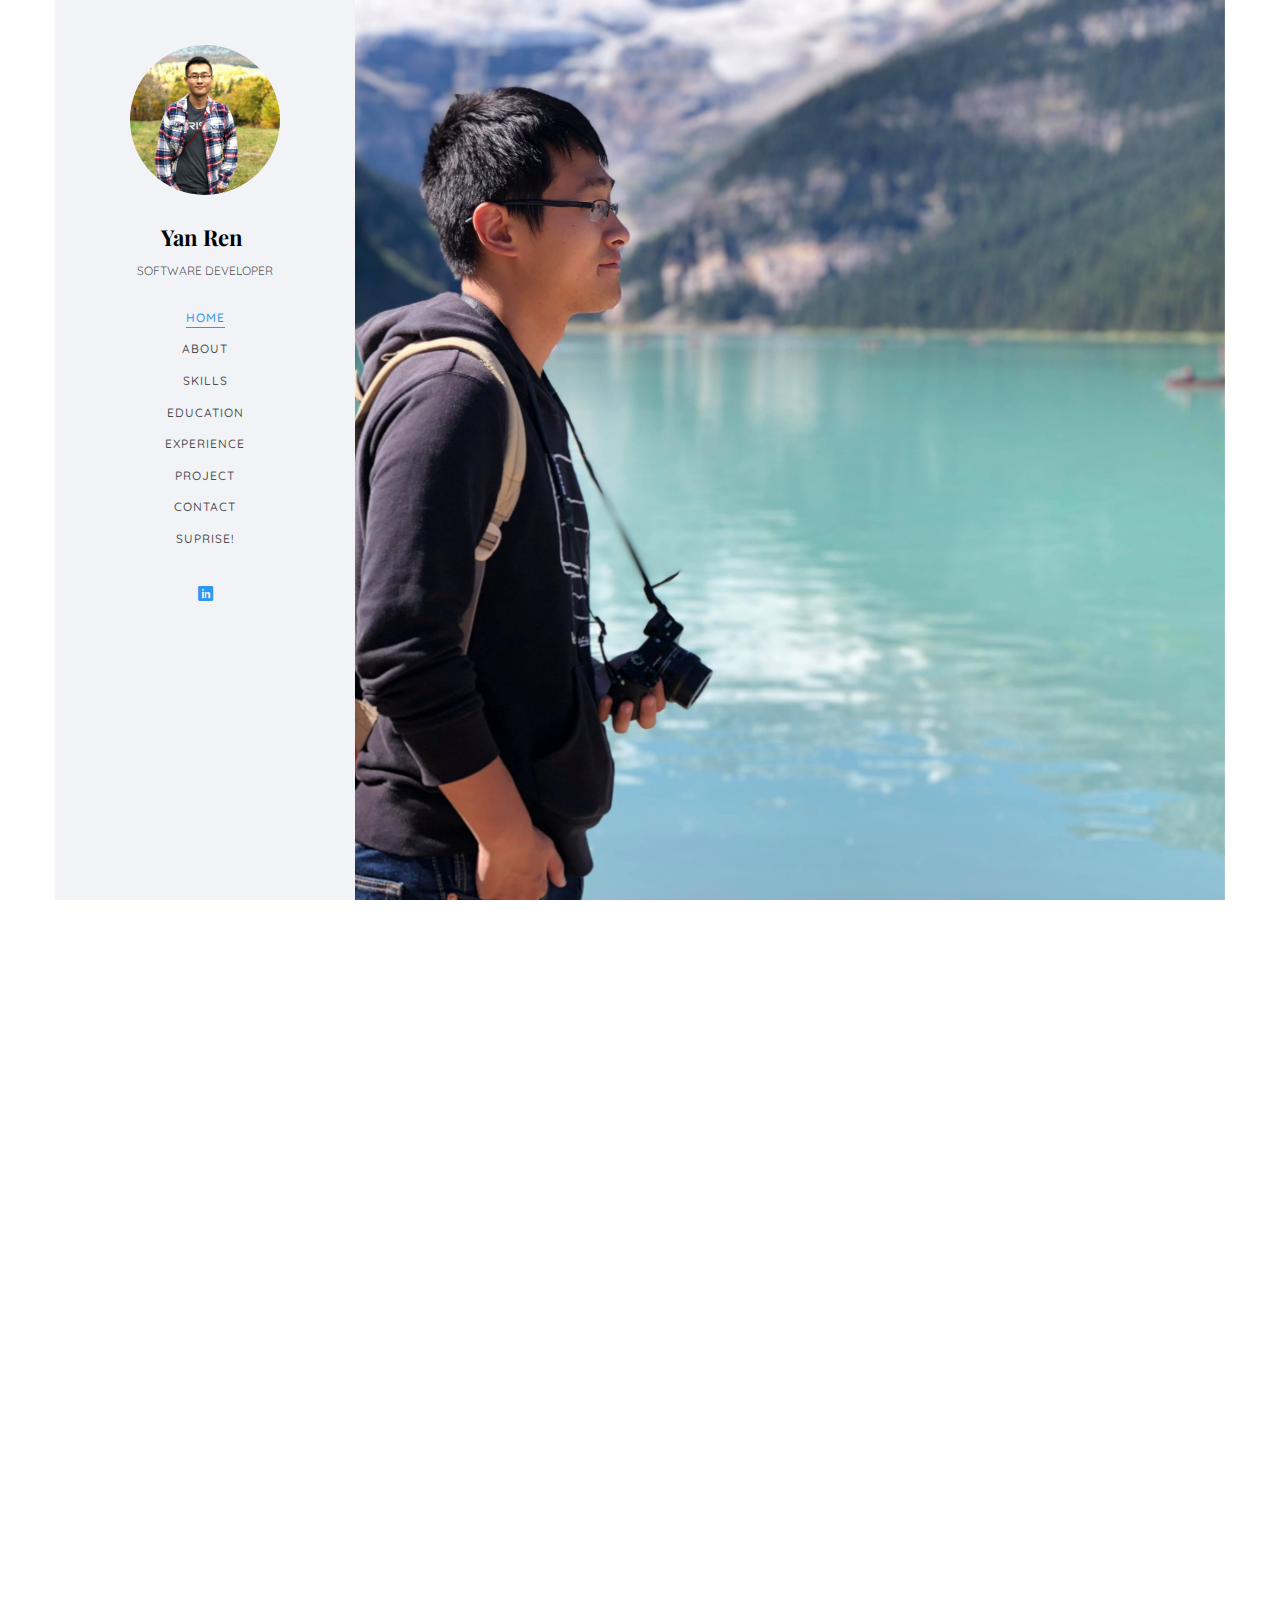
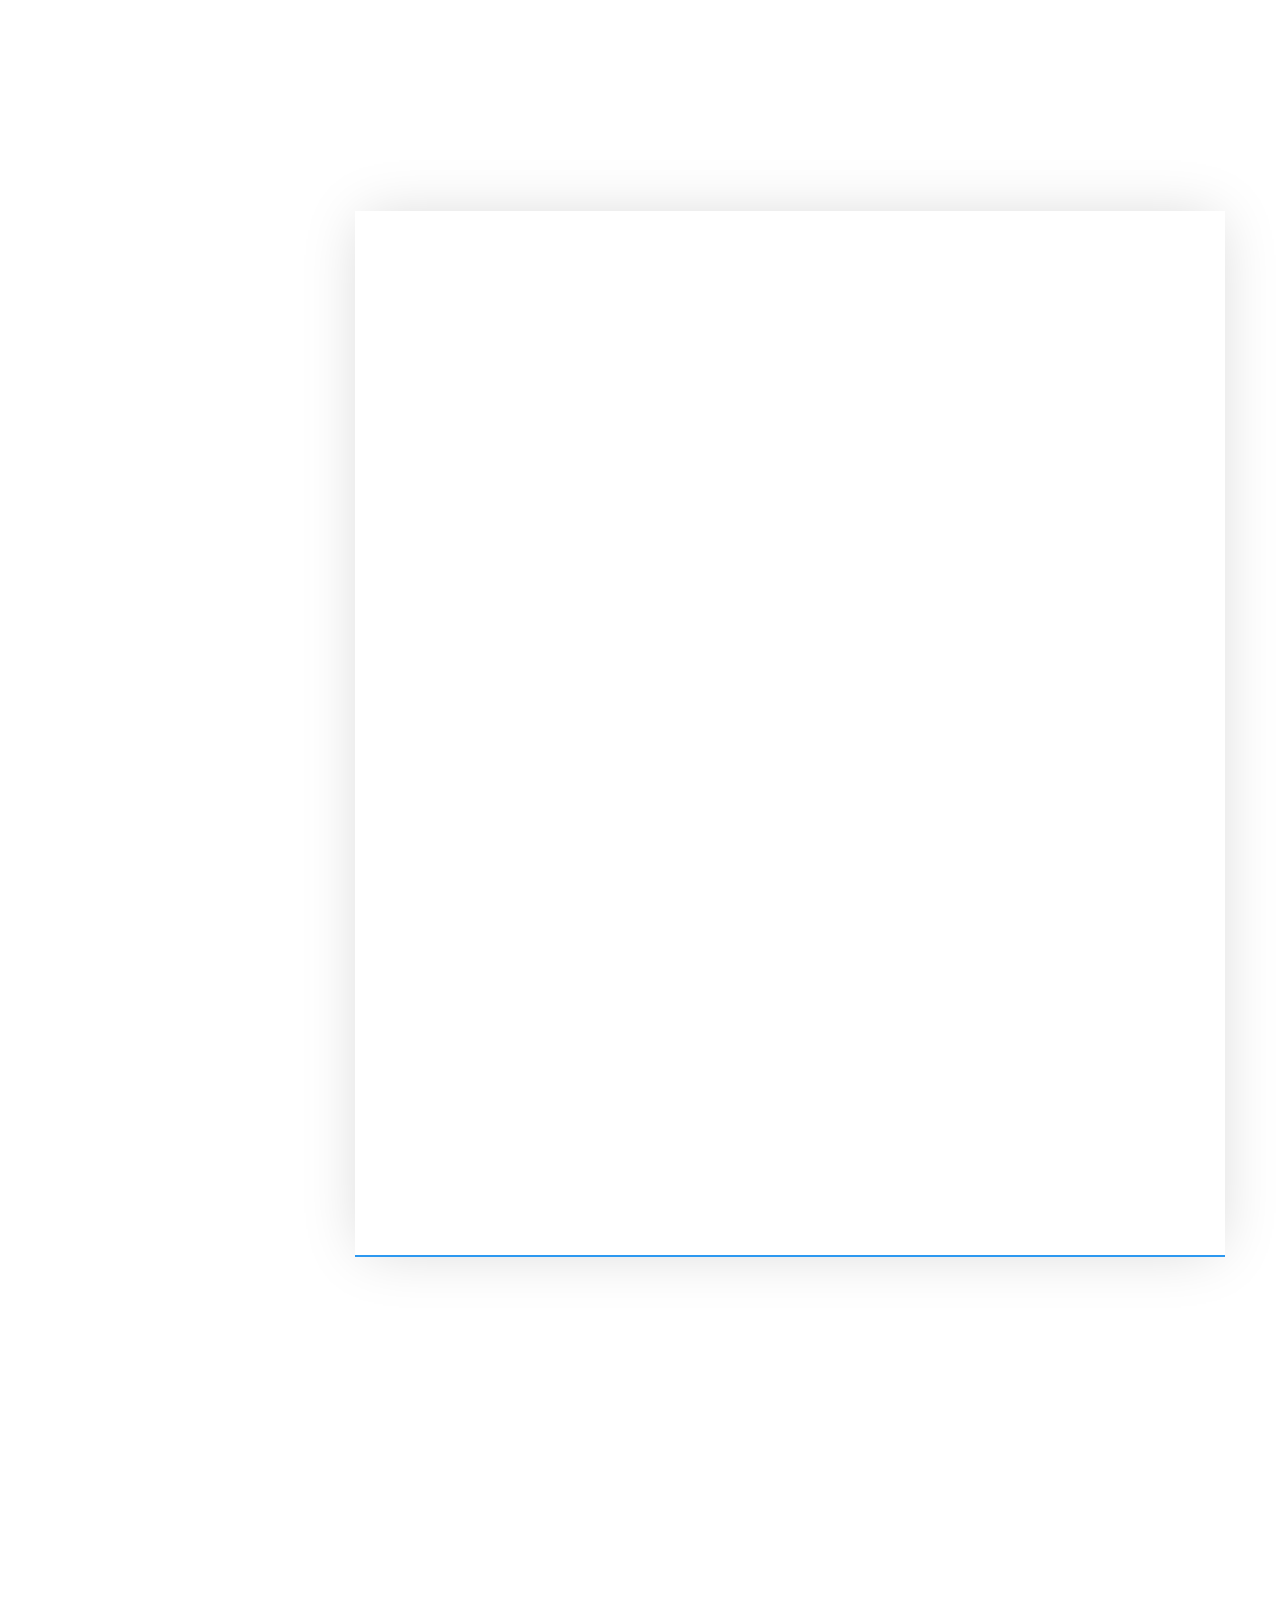
==== commit d25deef1: "Update education and work experience" ====
--- a/index.html
+++ b/index.html
@@ -1,6 +1,7 @@
 <!DOCTYPE HTML>
 <html>
-	<head>
+
+<head>
 	<meta charset="utf-8">
 	<meta http-equiv="X-UA-Compatible" content="IE=edge">
 	<title>Yan</title>
@@ -9,12 +10,12 @@
 	<meta name="keywords" content="" />
 	<meta name="author" content="Yan" />
 
- 	<!-- Facebook and Twitter integration -->
-	<meta property="og:title" content=""/>
-	<meta property="og:image" content=""/>
-	<meta property="og:url" content=""/>
-	<meta property="og:site_name" content=""/>
-	<meta property="og:description" content=""/>
+	<!-- Facebook and Twitter integration -->
+	<meta property="og:title" content="" />
+	<meta property="og:image" content="" />
+	<meta property="og:url" content="" />
+	<meta property="og:site_name" content="" />
+	<meta property="og:description" content="" />
 	<meta name="twitter:title" content="" />
 	<meta name="twitter:image" content="" />
 	<meta name="twitter:url" content="" />
@@ -49,192 +50,202 @@
 	<script src="js/respond.min.js"></script>
 	<![endif]-->
 
-	</head>
-	<body>
+</head>
+
+<body>
 	<div id="page">
 		<div class="container-wrap">
-		<a href="#" class="js-nav-toggle nav-toggle" data-toggle="collapse" data-target="#navbar" aria-expanded="false" aria-controls="navbar"><i></i></a>
-		<aside id="aside" role="complementary" class="border js-fullheight">
-			<div class="text-center">
-				<div class="author-img" style="background-image: url(images/about.jpg);"></div>
-				<h1 id="logo"><a href="index.html">Yan Ren</a></h1>
-				<span class="position">Software Developer</span>
-			</div>
-			<nav id="main-menu" role="navigation" class="navbar">
-				<div id="navbar" class="collapse">
+			<a href="#" class="js-nav-toggle nav-toggle" data-toggle="collapse" data-target="#navbar"
+				aria-expanded="false" aria-controls="navbar"><i></i></a>
+			<aside id="aside" role="complementary" class="border js-fullheight">
+				<div class="text-center">
+					<div class="author-img" style="background-image: url(images/about.jpg);"></div>
+					<h1 id="logo"><a href="index.html">Yan Ren</a></h1>
+					<span class="position">Software Developer</span>
+				</div>
+				<nav id="main-menu" role="navigation" class="navbar">
+					<div id="navbar" class="collapse">
+						<ul>
+							<li class="active"><a href="#" data-nav-section="home">Home</a></li>
+							<li><a href="#" data-nav-section="about">About</a></li>
+							<li><a href="#" data-nav-section="skills">Skills</a></li>
+							<li><a href="#" data-nav-section="education">Education</a></li>
+							<li><a href="#" data-nav-section="experience">Experience</a></li>
+							<li><a href="#" data-nav-section="project">Project</a></li>
+							<li><a href="#" data-nav-section="contact">Contact</a></li>
+							<li><a href="#"
+									onclick="PopupCenter('./ball_drop.html','Bouncing Ball','400','500'); ">Suprise!</a>
+							</li>
+						</ul>
+					</div>
+				</nav>
+
+				<div class="footer">
 					<ul>
-						<li class="active"><a href="#" data-nav-section="home">Home</a></li>
-						<li><a href="#" data-nav-section="about">About</a></li>
-						<li><a href="#" data-nav-section="skills">Skills</a></li>
-						<li><a href="#" data-nav-section="education">Education</a></li>
-						<li><a href="#" data-nav-section="experience">Experience</a></li>
-						<li><a href="#" data-nav-section="project">Project</a></li>
-						<li><a href="#" data-nav-section="contact">Contact</a></li>
-						<li><a href="#" onclick="PopupCenter('./ball_drop.html','Bouncing Ball','400','500'); ">Suprise!</a></li>
+						<li><a href="https://www.linkedin.com/in/yan-ren-ryan"><i class="icon-linkedin2"></i></a></li>
 					</ul>
 				</div>
-			</nav>
-
-			<div class="footer">
-				<ul>
-					<li><a href="https://www.linkedin.com/in/yan-ren-ryan"><i class="icon-linkedin2"></i></a></li>
-				</ul>
-			</div>
-
-		</aside>
-
-		<div id="main">
-			<section id="hero" class="js-fullheight" data-section="home">
-				<div class="flexslider js-fullheight">
-					<ul class="slides">
-				   	<li style="background-image: url(images/img_bg_1.jpg);">
-				   		<div class="overlay"></div>
-				   		<div class="container-fluid">
-				   			<div class="row">
-					   			<div class="col-md-6 col-md-offset-3 col-md-pull-3 col-sm-12 col-xs-12 js-fullheight slider-text" style="float:right">
-					   				<div class="slider-text-inner js-fullheight">
-					   					<div class="desc">
-						   					<h1>Hi! <br>I'm Yan</h1>
-						   					<!-- <h2>100% html5 bootstrap templates Made by <a href="https://colorlib.com/" target="_blank">colorlib.com</a></h2> -->
-												<p><a class="btn btn-primary btn-learn" href="./resume.html">Download CV <i class="icon-download4"></i></a></p>
-											</div>
-					   				</div>
-					   			</div>
-					   		</div>
-				   		</div>
-				   	</li>
-				  	</ul>
-			  	</div>
-			</section>
-
-			<section class="about" data-section="about">
-				<div class="narrow-content">
-					<div class="row">
-						<div class="col-md-12">
-							<div class="row row-bottom-padded-sm animate-box" data-animate-effect="fadeInLeft">
-								<div class="col-md-12">
-									<div class="about-desc">
-										<span class="heading-meta">About Me</span>
-										<h2 class="heading">Who Am I?</h2>
-										<p><strong>Hi I'm Yan Ren</strong> - a Software Developer working in Montreal.</p>
-										<p>I like innovative ideas and am passionate about learning new technologies. Everyday life is like programming, I guess. If you love something you can put beauty into it.</p>
+
+			</aside>
+
+			<div id="main">
+				<section id="hero" class="js-fullheight" data-section="home">
+					<div class="flexslider js-fullheight">
+						<ul class="slides">
+							<li style="background-image: url(images/img_bg_1.jpg);">
+								<div class="overlay"></div>
+								<div class="container-fluid">
+									<div class="row">
+										<div class="col-md-6 col-md-offset-3 col-md-pull-3 col-sm-12 col-xs-12 js-fullheight slider-text"
+											style="float:right">
+											<div class="slider-text-inner js-fullheight">
+												<div class="desc">
+													<h1>Hi! <br>I'm Yan</h1>
+													<!-- <h2>100% html5 bootstrap templates Made by <a href="https://colorlib.com/" target="_blank">colorlib.com</a></h2> -->
+													<p><a class="btn btn-primary btn-learn"
+															href="./resume.html">Download CV <i
+																class="icon-download4"></i></a></p>
+												</div>
+											</div>
+										</div>
+									</div>
+								</div>
+							</li>
+						</ul>
+					</div>
+				</section>
+
+				<section class="about" data-section="about">
+					<div class="narrow-content">
+						<div class="row">
+							<div class="col-md-12">
+								<div class="row row-bottom-padded-sm animate-box" data-animate-effect="fadeInLeft">
+									<div class="col-md-12">
+										<div class="about-desc">
+											<span class="heading-meta">About Me</span>
+											<h2 class="heading">Who Am I?</h2>
+											<p><strong>Hi I'm Yan Ren</strong> - a Software Developer working in
+												Montreal.</p>
+											<p>I like innovative ideas and am passionate about learning new
+												technologies. Everyday life is like programming, I guess. If you love
+												something you can put beauty into it.</p>
+										</div>
+									</div>
+								</div>
+								<div class="row">
+									<div class="col-md-3 animate-box" data-animate-effect="fadeInLeft">
+										<div class="services color-1">
+											<span class="icon2"><i class="icon-bulb"></i></span>
+											<h3>Innovative Ideas</h3>
+										</div>
+									</div>
+									<div class="col-md-3 animate-box" data-animate-effect="fadeInTop">
+										<div class="services color-3">
+											<span class="icon2"><i class="icon-data"></i></span>
+											<h3>Software</h3>
+										</div>
+									</div>
+									<div class="col-md-3 animate-box" data-animate-effect="fadeInRight">
+										<div class="services color-2">
+											<span class="icon2"><i class="icon-globe-outline"></i></span>
+											<h3>Web</h3>
+										</div>
+									</div>
+									<div class="col-md-3 animate-box" data-animate-effect="fadeInBottom">
+										<div class="services color-4">
+											<span class="icon2"><i class="icon-phone3"></i></span>
+											<h3>Application</h3>
+										</div>
+									</div>
+								</div>
+								<div class="row">
+									<div class="col-md-12 animate-box" data-animate-effect="fadeInLeft">
+										<div class="hire">
+											<h2>Checkout my Github to see the projects I have done!</h2>
+											<a href="https://github.com/yan-ren" class="btn-hire">Checkout</a>
+										</div>
+									</div>
+								</div>
+							</div>
+						</div>
+					</div>
+				</section>
+
+				<section class="services" data-section="skills">
+					<div class="narrow-content">
+						<div class="row">
+							<div class="col-md-6 col-md-offset-3 col-md-pull-3 animate-box"
+								data-animate-effect="fadeInLeft">
+								<span class="heading-meta">My Skills</span>
+								<h2 class="heading">Here are some of my expertise</h2>
+							</div>
+						</div>
+						<div class="content-bg" style="background-image: url(images/cover_bg_1.jpg);"
+							data-stellar-background-ratio="0.5">
+							<div class="row row-pt-md">
+								<div class="col-md-4 text-center animate-box">
+									<div class="services color-1">
+										<span class="icon">
+											<i class="icon-bulb"></i>
+										</span>
+										<div class="desc">
+											<h3>Programming Languages</h3>
+											<p>Java<br>
+												Python<br>
+												Golang<br>
+											</p>
+										</div>
+									</div>
+								</div>
+								<div class="col-md-4 text-center animate-box">
+									<div class="services color-2">
+										<span class="icon">
+											<i class="icon-phone3"></i>
+										</span>
+										<div class="desc">
+											<h3>Web</h3>
+											<p>TypeScript (React, Node.js)<br>
+												CSS (Bootstrap)</p>
+										</div>
+									</div>
+								</div>
+								<div class="col-md-4 text-center animate-box">
+									<div class="services color-3">
+										<span class="icon">
+											<i class="icon-data"></i>
+										</span>
+										<div class="desc">
+											<h3>Database</h3>
+											<p>MySQL, MongoDB</p>
+										</div>
 									</div>
 								</div>
 							</div>
 							<div class="row">
-								<div class="col-md-3 animate-box" data-animate-effect="fadeInLeft">
-									<div class="services color-1">
-										<span class="icon2"><i class="icon-bulb"></i></span>
-										<h3>Innovative Ideas</h3>
-									</div>
-								</div>
-								<div class="col-md-3 animate-box" data-animate-effect="fadeInTop">
-									<div class="services color-3">
-										<span class="icon2"><i class="icon-data"></i></span>
-										<h3>Software</h3>
-									</div>
-								</div>
-								<div class="col-md-3 animate-box" data-animate-effect="fadeInRight">
-									<div class="services color-2">
-										<span class="icon2"><i class="icon-globe-outline"></i></span>
-										<h3>Web</h3>
-									</div>
-								</div>
-								<div class="col-md-3 animate-box" data-animate-effect="fadeInBottom">
+								<div class="col-md-4 text-center animate-box">
 									<div class="services color-4">
-										<span class="icon2"><i class="icon-phone3"></i></span>
-										<h3>Application</h3>
-									</div>
-								</div>
-							</div>
-							<div class="row">
-								<div class="col-md-12 animate-box" data-animate-effect="fadeInLeft">
-									<div class="hire">
-										<h2>Checkout my Github to see the projects I have done!</h2>
-										<a href="https://github.com/yan-ren" class="btn-hire">Checkout</a>
-									</div>
-								</div>
-							</div>
-						</div>
-					</div>
-				</div>
-			</section>
-
-			<section class="services" data-section="skills">
-				<div class="narrow-content">
-					<div class="row">
-						<div class="col-md-6 col-md-offset-3 col-md-pull-3 animate-box" data-animate-effect="fadeInLeft">
-							<span class="heading-meta">My Skills</span>
-							<h2 class="heading">Here are some of my expertise</h2>
-						</div>
-					</div>
-					<div class="content-bg" style="background-image: url(images/cover_bg_1.jpg);" data-stellar-background-ratio="0.5">
-						<div class="row row-pt-md">
-							<div class="col-md-4 text-center animate-box">
-								<div class="services color-1">
-									<span class="icon">
-										<i class="icon-bulb"></i>
-									</span>
-									<div class="desc">
-										<h3>Programming Languages</h3>
-										<p>Java<br>
-											Python<br>
-											Perl<br>
-											Golang<br>
-										</p>
-									</div>
-								</div>
-							</div>
-							<div class="col-md-4 text-center animate-box">
-								<div class="services color-2">
-									<span class="icon">
-										<i class="icon-phone3"></i>
-									</span>
-									<div class="desc">
-										<h3>Web</h3>
-										<p>JavaScript (Node.js, Angular, jQuery)<br>
-											HTML5<br>
-											CSS (Bootstrap)</p>
-									</div>
-								</div>
-							</div>
-							<div class="col-md-4 text-center animate-box">
-								<div class="services color-3">
-									<span class="icon">
-										<i class="icon-data"></i>
-									</span>
-									<div class="desc">
-										<h3>Database</h3>
-										<p>MySQL, MongoDB</p>
-									</div>
-								</div>
-							</div>
-						</div>
-						<div class="row">
-							<div class="col-md-4 text-center animate-box">
-								<div class="services color-4">
-									<span class="icon">
-										<i class="icon-layers2"></i>
-									</span>
-									<div class="desc">
-										<h3>Tool</h3>
-										<p>Bash, PowerShell, Git, Docker, Jupiter Notebook</p>
-									</div>
-								</div>
-							</div>
-							<div class="col-md-4 text-center animate-box">
-								<div class="services color-5">
-									<span class="icon">
-										<i class="icon-phone3"></i>
-									</span>
-									<div class="desc">
-										<h3>Application</h3>
-										<p>RESTful API, CI/CD, Microservices, Distributed System</p>
-									</div>
-								</div>
-							</div>
-						</div>
-						<!-- <div class="col-md-4 text-center animate-box">
+										<span class="icon">
+											<i class="icon-layers2"></i>
+										</span>
+										<div class="desc">
+											<h3>Tool</h3>
+											<p>Bash, PowerShell, Git, Docker, Jupiter Notebook</p>
+										</div>
+									</div>
+								</div>
+								<div class="col-md-4 text-center animate-box">
+									<div class="services color-5">
+										<span class="icon">
+											<i class="icon-phone3"></i>
+										</span>
+										<div class="desc">
+											<h3>Application</h3>
+											<p>RESTful API, CI/CD, Microservices, Distributed System</p>
+										</div>
+									</div>
+								</div>
+							</div>
+							<!-- <div class="col-md-4 text-center animate-box">
 							<div class="services color-6">
 								<span class="icon">
 									<i class="icon-phone3"></i>
@@ -245,50 +256,84 @@
 								</div>
 							</div>
 						</div> -->
+						</div>
 					</div>
-				</div>
-			</section>
-
-			<section class="education" data-section="education">
-				<div class="narrow-content">
-					<div class="row">
-						<div class="col-md-6 col-md-offset-3 col-md-pull-3 animate-box" data-animate-effect="fadeInLeft">
-							<span class="heading-meta">Education</span>
-							<h2 class="heading animate-box">Education</h2>
-						</div>
-					</div>
-					<div class="row">
-						<div class="col-md-12 animate-box" data-animate-effect="fadeInLeft">
-							<div class="fancy-collapse-panel">
-								<div class="panel-group" id="accordion" role="tablist" aria-multiselectable="true">
-									<div class="panel panel-default">
-									    <div class="panel-heading" role="tab" id="headingOne">
-									        <h4 class="panel-title">
-									            <a data-toggle="collapse" data-parent="#accordion" href="#collapseOne" aria-expanded="true" aria-controls="collapseOne">Bachelor Degree of Computer Engineering Co-op Program
-									            </a>
-									        </h4>
-									    </div>
-									    <div id="collapseOne" class="panel-collapse collapse in" role="tabpanel" aria-labelledby="headingOne">
-									         <div class="panel-body">
-												<h2>McGill University <span>Montreal, Quebec</span><span style="float:right">2013/09 - 2018/05</span></h2>
-												<p>This is where I learn programming is an extremely creative profession. It’s logic-based creativity.
-												</p>
-												Awards
-												<ul>
-													<li>Dean's Honour List and a cumulative GPA of 3.69/4.00</li>
-													<li>Engineering Class of 1953 SURE Award</li>
-													<li>Arthur Allan McAlear SURE Award</li>
-												</ul>
-									      		<!-- <div class="col-md-6">
+				</section>
+
+				<section class="education" data-section="education">
+					<div class="narrow-content">
+						<div class="row">
+							<div class="col-md-6 col-md-offset-3 col-md-pull-3 animate-box"
+								data-animate-effect="fadeInLeft">
+								<span class="heading-meta">Education</span>
+								<h2 class="heading animate-box">Education</h2>
+							</div>
+						</div>
+						<div class="row">
+							<div class="col-md-12 animate-box" data-animate-effect="fadeInLeft">
+								<div class="fancy-collapse-panel">
+									<div class="panel-group" id="accordion" role="tablist" aria-multiselectable="true">
+										<div class="panel panel-default">
+											<div class="panel-heading" role="tab" id="headingOne">
+												<h4 class="panel-title">
+													<a data-toggle="collapse" data-parent="#accordion"
+														href="#collapseOne" aria-expanded="true"
+														aria-controls="collapseOne">Master Degree of Applied Computer
+														Science
+													</a>
+												</h4>
+											</div>
+											<div id="collapseOne" class="panel-collapse collapse in" role="tabpanel"
+												aria-labelledby="headingOne">
+												<div class="panel-body">
+													<h2>Concordia University <span>Montreal, Quebec</span><span
+															style="float:right">2021/09 - 2023/05</span></h2>
+													<p>Kept 3.75 GPA while working full-time at Unity. The study focused
+														on Distributed System Design and Applied Machine Learning.
+													</p>
+													<!-- <div class="col-md-6">
 									      			<p>Far far away, behind the word mountains, far from the countries Vokalia and Consonantia, there live the blind texts. </p>
 									      		</div>
 									      		<div class="col-md-6">
 									      			<p>This is where I learn programming is an extremely creative profession. It’s logic-based creativity.</p>
 									      		</div> -->
-									         </div>
-									    </div>
-									</div>
-									<!-- <div class="panel panel-default">
+												</div>
+											</div>
+										</div>
+										<div class="panel panel-default">
+											<div class="panel-heading" role="tab" id="headingOne">
+												<h4 class="panel-title">
+													<a data-toggle="collapse" data-parent="#accordion"
+														href="#collapseOne" aria-expanded="true"
+														aria-controls="collapseOne">Bachelor Degree of Computer
+														Engineering Co-op Program
+													</a>
+												</h4>
+											</div>
+											<div id="collapseOne" class="panel-collapse collapse in" role="tabpanel"
+												aria-labelledby="headingOne">
+												<div class="panel-body">
+													<h2>McGill University <span>Montreal, Quebec</span><span
+															style="float:right">2013/09 - 2018/05</span></h2>
+													<p>This is where I learn programming is an extremely creative
+														profession. It’s logic-based creativity.
+													</p>
+													Awards
+													<ul>
+														<li>Dean's Honour List and a cumulative GPA of 3.69/4.00</li>
+														<li>Engineering Class of 1953 SURE Award</li>
+														<li>Arthur Allan McAlear SURE Award</li>
+													</ul>
+													<!-- <div class="col-md-6">
+									      			<p>Far far away, behind the word mountains, far from the countries Vokalia and Consonantia, there live the blind texts. </p>
+									      		</div>
+									      		<div class="col-md-6">
+									      			<p>This is where I learn programming is an extremely creative profession. It’s logic-based creativity.</p>
+									      		</div> -->
+												</div>
+											</div>
+										</div>
+										<!-- <div class="panel panel-default">
 									    <div class="panel-heading" role="tab" id="headingTwo">
 									        <h4 class="panel-title">
 									            <a class="collapsed" data-toggle="collapse" data-parent="#accordion" href="#collapseTwo" aria-expanded="false" aria-controls="collapseTwo">Bachelor Degree of Computer Science
@@ -305,210 +350,269 @@
 									        </div>
 									    </div>
 									</div> -->
+									</div>
 								</div>
 							</div>
 						</div>
 					</div>
-				</div>
-			</section>
-
-			<section class="experience" data-section="experience">
-				<div class="narrow-content">
-					<div class="row">
-						<div class="col-md-6 col-md-offset-3 col-md-pull-3 animate-box" data-animate-effect="fadeInLeft">
-							<span class="heading-meta">Experience</span>
-							<h2 class="heading animate-box">Work Experience</h2>
+				</section>
+
+				<section class="experience" data-section="experience">
+					<div class="narrow-content">
+						<div class="row">
+							<div class="col-md-6 col-md-offset-3 col-md-pull-3 animate-box"
+								data-animate-effect="fadeInLeft">
+								<span class="heading-meta">Experience</span>
+								<h2 class="heading animate-box">Work Experience</h2>
+							</div>
+						</div>
+						<div class="row">
+							<div class="col-md-12">
+								<div class="timeline-centered">
+									<article class="timeline-entry animate-box" data-animate-effect="fadeInLeft">
+										<div class="timeline-entry-inner">
+											<div class="timeline-icon color-1">
+												<i class="icon-pen2"></i>
+											</div>
+											<div class="timeline-label">
+												<h2>Software Engineer <span>at Amazon</span><span
+														style="float:right">2022/10 - Recent</span></h2>
+												<p>● Worked in Amazon HVH (High Value Hiring) as a full-stack developer
+													<!-- <br>● Designed and implementation the granular location targeting
+													feature across Golang microservices, which allows ads targeting team
+													to control ads delivering based on geolocation -->
+												</p>
+											</div>
+										</div>
+									</article>
+
+									<article class="timeline-entry animate-box" data-animate-effect="fadeInLeft">
+										<div class="timeline-entry-inner">
+											<div class="timeline-icon color-1">
+												<i class="icon-pen2"></i>
+											</div>
+											<div class="timeline-label">
+												<h2>Software Engineer <span>at Unity Technologies.</span><span
+														style="float:right">2021/09 - 2022/10</span></h2>
+												<p>● Worked in Unity Ads division to build programmatic microservices in
+													demand-side Ad serving platform. Microservices developed in Node.js,
+													Golang, gRPC, MongoDB, Google Cloud Platform
+													<br>● Designed and implementation the granular location targeting
+													feature across Golang microservices, which allows ads targeting team
+													to control ads delivering based on geolocation
+												</p>
+											</div>
+										</div>
+									</article>
+
+									<article class="timeline-entry animate-box" data-animate-effect="fadeInLeft">
+										<div class="timeline-entry-inner">
+											<div class="timeline-icon color-1">
+												<i class="icon-pen2"></i>
+											</div>
+											<div class="timeline-label">
+												<h2>Software Engineer <span>at Index Exchange Inc.</span><span
+														style="float:right">2018/06 - 2021/09</span></h2>
+												<p>● Perl & Go based back-end Ad server feature implementation and
+													deployment(CentOS, MySQL)<br>● Implemented Go back-end REST API in
+													Gin framework with MySQL<br>● Analyzed and troubleshot production
+													data by using Python Jupiter notebook</p>
+											</div>
+										</div>
+									</article>
+
+									<article class="timeline-entry animate-box" data-animate-effect="fadeInRight">
+										<div class="timeline-entry-inner">
+											<div class="timeline-icon color-2">
+												<i class="icon-pen2"></i>
+											</div>
+											<div class="timeline-label">
+												<h2>QA Automation Intern <span>at DRW</span><span
+														style="float:right">2017/05 - 2017/08</span></h2>
+												<p>● Python DDT automation test case; React/Redux based front-end
+													automation unit test case<br>● PowerShell scripting for TeamCity &
+													Slack integration</p>
+											</div>
+										</div>
+									</article>
+
+									<article class="timeline-entry animate-box" data-animate-effect="fadeInLeft">
+										<div class="timeline-entry-inner">
+											<div class="timeline-icon color-3">
+												<i class="icon-pen2"></i>
+											</div>
+											<div class="timeline-label">
+												<h2>SW QA Develper Intern <span>at Kronos Canadian System
+														Inc.</span><span style="float:right">2016/09 - 2017/04</span>
+												</h2>
+												<p>● Java programming for implementing TestNG API in customized
+													automation testing framework<br>● Agile development of backend
+													automation testing (REST API)</p>
+											</div>
+										</div>
+									</article>
+
+									<article class="timeline-entry animate-box" data-animate-effect="fadeInTop">
+										<div class="timeline-entry-inner">
+											<div class="timeline-icon color-4">
+												<i class="icon-pen2"></i>
+											</div>
+											<div class="timeline-label">
+												<h2>Software Developer <span>at TandemLaunch Inc.</span><span
+														style="float:right">2015/06 - 2016/09</span></h2>
+												<p>● Developed Python GUI in PyQt, for converting, and analyzing the
+													data generated by Gnuradio Companion</p>
+											</div>
+										</div>
+									</article>
+
+									<article class="timeline-entry animate-box" data-animate-effect="fadeInLeft">
+										<div class="timeline-entry-inner">
+											<div class="timeline-icon color-5">
+												<i class="icon-pen2"></i>
+											</div>
+											<div class="timeline-label">
+												<h2>Research Student <span>at McGill University</span><span
+														style="float:right">2015/05 - 2015/12</span></h2>
+												<p>● Assisted research associates to implement wireless communication
+													protocols<br>● Programmed in C++ to perform functional and
+													performance testing for various protocols of ESP8266 Module</p>
+											</div>
+										</div>
+									</article>
+
+									<article class="timeline-entry begin animate-box"
+										data-animate-effect="fadeInBottom">
+										<div class="timeline-entry-inner">
+											<div class="timeline-icon color-none">
+											</div>
+										</div>
+									</article>
+								</div>
+							</div>
+						</div>
+						<div class="row">
+							<div class="col-md-6 col-md-offset-3 col-md-pull-3 animate-box"
+								data-animate-effect="fadeInLeft">
+								<h2 class="heading animate-box">Interests</h2>
+							</div>
+						</div>
+						<div class="row">
+							<div class="col-md-12">
+								<div class="timeline-centered">
+									<article class="timeline-entry animate-box" data-animate-effect="fadeInLeft">
+										<div class="timeline-entry-inner">
+											<div class="timeline-icon color-2">
+												<i class="icon-pen2"></i>
+											</div>
+											<div class="timeline-label">
+												<h2>Robotic Team Mentor <span>at Montreal EMSB</span><span
+														style="float:right">2019/04 - Recent</span></h2>
+												<p>● Programming mentor for FRC and FLL team</p>
+											</div>
+										</div>
+									</article>
+									<article class="timeline-entry animate-box" data-animate-effect="fadeInLeft">
+										<div class="timeline-entry-inner">
+											<div class="timeline-icon color-3">
+												<i class="icon-pen2"></i>
+											</div>
+											<div class="timeline-label">
+												<h2>Programming Tutor <span></span><span style="float:right">2014/06 -
+														Recent</span></h2>
+												<p>● Provide programming and algorithm class to students in one-to-one
+													or group<br>● Tutor competitive programming topics</p>
+											</div>
+										</div>
+									</article>
+									<article class="timeline-entry begin animate-box"
+										data-animate-effect="fadeInBottom">
+										<div class="timeline-entry-inner">
+											<div class="timeline-icon color-none">
+											</div>
+										</div>
+									</article>
+								</div>
+							</div>
 						</div>
 					</div>
-					<div class="row">
-						<div class="col-md-12">
-				         	<div class="timeline-centered">
-								<article class="timeline-entry animate-box" data-animate-effect="fadeInLeft">
-									<div class="timeline-entry-inner">
-									<div class="timeline-icon color-1">
-										<i class="icon-pen2"></i>
-									</div>
-									<div class="timeline-label">
-										<h2>Software Engineer <span>at Unity Technologies.</span><span style="float:right">2021/09 - Recent</span></h2>
-										<p>● Worked in Unity Ads division to build programmatic microservices in demand-side Ad serving platform. Microservices developed in Node.js, Golang, gRPC, MongoDB, Google Cloud Platform
-											<br>● Designed and implementation the granular location targeting feature across Golang microservices, which allows ads targeting team to control ads delivering based on geolocation</p>
-									</div>
-									</div>
-					         	</article>
-
-								<article class="timeline-entry animate-box" data-animate-effect="fadeInLeft">
-									<div class="timeline-entry-inner">
-									<div class="timeline-icon color-1">
-										<i class="icon-pen2"></i>
-									</div>
-									<div class="timeline-label">
-										<h2>Software Engineer <span>at Index Exchange Inc.</span><span style="float:right">2018/06 - 2021/09</span></h2>
-										<p>● Perl & Go based back-end Ad server feature implementation and deployment(CentOS, MySQL)<br>● Implemented Go back-end REST API in Gin framework with MySQL<br>● Analyzed and troubleshot production data by using Python Jupiter notebook</p>
-									</div>
-									</div>
-								</article>
-
-								<article class="timeline-entry animate-box" data-animate-effect="fadeInRight">
-									<div class="timeline-entry-inner">
-									<div class="timeline-icon color-2">
-										<i class="icon-pen2"></i>
-									</div>
-									<div class="timeline-label">
-										<h2>QA Automation Intern <span>at DRW</span><span style="float:right">2017/05 - 2017/08</span></h2>
-										<p>● Python DDT automation test case; React/Redux based front-end automation unit test case<br>● PowerShell scripting for TeamCity & Slack integration</p>
-									</div>
-									</div>
-								</article>
-
-								<article class="timeline-entry animate-box" data-animate-effect="fadeInLeft">
-									<div class="timeline-entry-inner">
-									<div class="timeline-icon color-3">
-										<i class="icon-pen2"></i>
-									</div>
-									<div class="timeline-label">
-										<h2>SW QA Develper Intern <span>at Kronos Canadian System Inc.</span><span style="float:right">2016/09 - 2017/04</span></h2>
-										<p>● Java programming for implementing TestNG API in customized automation testing framework<br>● Agile development of backend automation testing (REST API)</p>
-									</div>
-									</div>
-								</article>
-
-								<article class="timeline-entry animate-box" data-animate-effect="fadeInTop">
-									<div class="timeline-entry-inner">
-									<div class="timeline-icon color-4">
-										<i class="icon-pen2"></i>
-									</div>
-									<div class="timeline-label">
-										<h2>Software Developer <span>at TandemLaunch Inc.</span><span style="float:right">2015/06 - 2016/09</span></h2>
-										<p>● Developed Python GUI in PyQt, for converting, and analyzing the data generated by Gnuradio Companion</p>
-									</div>
-									</div>
-								</article>
-
-								<article class="timeline-entry animate-box" data-animate-effect="fadeInLeft">
-									<div class="timeline-entry-inner">
-									<div class="timeline-icon color-5">
-										<i class="icon-pen2"></i>
-									</div>
-									<div class="timeline-label">
-										<h2>Research Student <span>at McGill University</span><span style="float:right">2015/05 - 2015/12</span></h2>
-										<p>● Assisted research associates to implement wireless communication protocols<br>● Programmed in C++ to perform functional and performance testing for various protocols of ESP8266 Module</p>
-									</div>
-									</div>
-								</article>
-
-								<article class="timeline-entry begin animate-box" data-animate-effect="fadeInBottom">
-									<div class="timeline-entry-inner">
-									<div class="timeline-icon color-none">
-									</div>
-									</div>
-								</article>
-					    	</div>
-						</div>
-				    </div>
-					<div class="row">
-						<div class="col-md-6 col-md-offset-3 col-md-pull-3 animate-box" data-animate-effect="fadeInLeft">
-							<h2 class="heading animate-box">Interests</h2>
-						</div>
-					</div>
-					<div class="row">
-						<div class="col-md-12">
-				         <div class="timeline-centered">
-					         <article class="timeline-entry animate-box" data-animate-effect="fadeInLeft">
-					            <div class="timeline-entry-inner">
-					               <div class="timeline-icon color-2">
-					                  <i class="icon-pen2"></i>
-					               </div>
-					               <div class="timeline-label">
-					                  <h2>Robotic Team Mentor <span>at Montreal EMSB</span><span style="float:right">2019/04 - Recent</span></h2>
-					                  <p>● Programming mentor for FRC and FLL team</p>
-					               </div>
-					            </div>
-					         </article>
-							 <article class="timeline-entry animate-box" data-animate-effect="fadeInLeft">
-					            <div class="timeline-entry-inner">
-					               <div class="timeline-icon color-3">
-					                  <i class="icon-pen2"></i>
-					               </div>
-					               <div class="timeline-label">
-					                  <h2>Programming Tutor <span></span><span style="float:right">2014/06 - Recent</span></h2>
-					                  <p>● Provide programming and algorithm class to students in one-to-one or group<br>● Tutor competitive programming topics</p>
-					               </div>
-					            </div>
-					         </article>
-					         <article class="timeline-entry begin animate-box" data-animate-effect="fadeInBottom">
-					            <div class="timeline-entry-inner">
-					               <div class="timeline-icon color-none">
-					               </div>
-					            </div>
-					         </article>
-					      </div>
-					   </div>
-				    </div>
-				</div>
-			</section>
-
-			<section class="blog" data-section="project">
-				<div class="narrow-content">
-					<div class="row">
-						<div class="col-md-6 col-md-offset-3 col-md-pull-3 animate-box" data-animate-effect="fadeInLeft">
-							<span class="heading-meta">Project</span>
-							<h2 class="heading">Project</h2>
-						</div>
-					</div>
-					<div class="row">
-						<div class="col-md-4 col-sm-6 animate-box" data-animate-effect="fadeInLeft">
-							<div class="blog-entry">
-								<a href="https://github.com/yan-ren/Speech-to-Text-DesignProject" class="blog-img"><img src="images/stt3.png" class="img-responsive" alt=""></a>
-								<div class="desc">
-									<span><small></small> | <small> Inspiration </small> | </span>
-									<h3><a href="https://github.com/yan-ren/Speech-to-Text-DesignProject">Web-based Speech to Text Application</a></h3>
-									<p>Use Node.js backend with Google Cloud Storage and Google Cloud Speech API, collaborating with Radio Canada Digital R&D team to develop a web based speech-to-text application</p>
-								</div>
-							</div>
-						</div>
-						<div class="col-md-4 col-sm-6 animate-box" data-animate-effect="fadeInRight">
-							<div class="blog-entry">
-								<a href="https://yan-ren.github.io/FLL2018_Team_JSL/index.html" class="blog-img"><img src="images/fll_web.png" class="img-responsive" alt=""></a>
-								<div class="desc">
-									<span><small></small> | <small> Web Design </small> | </span>
-									<h3><a href="blog.html">FLL team space webpage</a></h3>
-									<p>Native HTML, CSS, JavaScript webpage for hosting FLL team competition pictures and viedos</p>
-								</div>
-							</div>
-						</div>
-						<div class="col-md-4 col-sm-6 animate-box" data-animate-effect="fadeInLeft">
-							<div class="blog-entry">
-								<a href="https://github.com/yan-ren/CCC" class="blog-img"><img src="images/cp.jpg" class="img-responsive" alt=""></a>
-								<div class="desc">
-									<span><small></small> | <small> Inspiration </small> | </span>
-									<h3><a href="blog.html">Competitive Programming</a></h3>
-									<p>Various solutions for Canadian Computing Competition and Algorithm & Data Structure questions</p>
-								</div>
-							</div>
-						</div>
-					</div>
-					<div class="row" id="load-more" style="display: none;">
-						<div class="col-md-4 col-sm-6 animate-box" data-animate-effect="fadeInLeft">
-							<div class="blog-entry">
-								<a href="https://github.com/yan-ren/ComputerVision" class="blog-img"><img src="images/opencv.jpg" class="img-responsive" alt=""></a>
-								<div class="desc">
-									<span><small></small> | <small> Inspiration </small> | </span>
-									<h3><a href="blog.html">OpenCV Face Recognition and Pose Estimation</a></h3>
-									<p>Used OpenCV in C++, implemented Eigenfaces, Local Binary Pattern histograms and Bag of Visual Words for face recognition and pose estimation.</p>
-								</div>
-							</div>
-						</div>
-						<div class="col-md-4 col-sm-6 animate-box" data-animate-effect="fadeInRight">
-							<div class="blog-entry">
-								<a href="https://github.com/yan-ren/pygame_development" class="blog-img"><img src="images/pygame.png" class="img-responsive" alt=""></a>
-								<div class="desc">
-									<span><small></small> | <small> Inspiration </small> | </span>
-									<h3><a href="blog.html">Python Pygame Development</a></h3>
-									<p>Writing game in Pygame library.</p>
-								</div>
-							</div>
-						</div>
-						<!-- <div class="col-md-4 col-sm-6 animate-box" data-animate-effect="fadeInLeft">
+				</section>
+
+				<section class="blog" data-section="project">
+					<div class="narrow-content">
+						<div class="row">
+							<div class="col-md-6 col-md-offset-3 col-md-pull-3 animate-box"
+								data-animate-effect="fadeInLeft">
+								<span class="heading-meta">Project</span>
+								<h2 class="heading">Project</h2>
+							</div>
+						</div>
+						<div class="row">
+							<div class="col-md-4 col-sm-6 animate-box" data-animate-effect="fadeInLeft">
+								<div class="blog-entry">
+									<a href="https://github.com/yan-ren/Speech-to-Text-DesignProject"
+										class="blog-img"><img src="images/stt3.png" class="img-responsive" alt=""></a>
+									<div class="desc">
+										<span><small></small> | <small> Inspiration </small> | </span>
+										<h3><a href="https://github.com/yan-ren/Speech-to-Text-DesignProject">Web-based
+												Speech to Text Application</a></h3>
+										<p>Use Node.js backend with Google Cloud Storage and Google Cloud Speech API,
+											collaborating with Radio Canada Digital R&D team to develop a web based
+											speech-to-text application</p>
+									</div>
+								</div>
+							</div>
+							<div class="col-md-4 col-sm-6 animate-box" data-animate-effect="fadeInRight">
+								<div class="blog-entry">
+									<a href="https://yan-ren.github.io/FLL2018_Team_JSL/index.html"
+										class="blog-img"><img src="images/fll_web.png" class="img-responsive"
+											alt=""></a>
+									<div class="desc">
+										<span><small></small> | <small> Web Design </small> | </span>
+										<h3><a href="blog.html">FLL team space webpage</a></h3>
+										<p>Native HTML, CSS, JavaScript webpage for hosting FLL team competition
+											pictures and viedos</p>
+									</div>
+								</div>
+							</div>
+							<div class="col-md-4 col-sm-6 animate-box" data-animate-effect="fadeInLeft">
+								<div class="blog-entry">
+									<a href="https://github.com/yan-ren/CCC" class="blog-img"><img src="images/cp.jpg"
+											class="img-responsive" alt=""></a>
+									<div class="desc">
+										<span><small></small> | <small> Inspiration </small> | </span>
+										<h3><a href="blog.html">Competitive Programming</a></h3>
+										<p>Various solutions for Canadian Computing Competition and Algorithm & Data
+											Structure questions</p>
+									</div>
+								</div>
+							</div>
+						</div>
+						<div class="row" id="load-more" style="display: none;">
+							<div class="col-md-4 col-sm-6 animate-box" data-animate-effect="fadeInLeft">
+								<div class="blog-entry">
+									<a href="https://github.com/yan-ren/ComputerVision" class="blog-img"><img
+											src="images/opencv.jpg" class="img-responsive" alt=""></a>
+									<div class="desc">
+										<span><small></small> | <small> Inspiration </small> | </span>
+										<h3><a href="blog.html">OpenCV Face Recognition and Pose Estimation</a></h3>
+										<p>Used OpenCV in C++, implemented Eigenfaces, Local Binary Pattern histograms
+											and Bag of Visual Words for face recognition and pose estimation.</p>
+									</div>
+								</div>
+							</div>
+							<div class="col-md-4 col-sm-6 animate-box" data-animate-effect="fadeInRight">
+								<div class="blog-entry">
+									<a href="https://github.com/yan-ren/pygame_development" class="blog-img"><img
+											src="images/pygame.png" class="img-responsive" alt=""></a>
+									<div class="desc">
+										<span><small></small> | <small> Inspiration </small> | </span>
+										<h3><a href="blog.html">Python Pygame Development</a></h3>
+										<p>Writing game in Pygame library.</p>
+									</div>
+								</div>
+							</div>
+							<!-- <div class="col-md-4 col-sm-6 animate-box" data-animate-effect="fadeInLeft">
 							<div class="blog-entry">
 								<a href="blog.html" class="blog-img"><img src="images/blog-3.jpg" class="img-responsive" alt="HTML5 Bootstrap Template by colorlib.com"></a>
 								<div class="desc">
@@ -518,78 +622,89 @@
 								</div>
 							</div>
 						</div> -->
+						</div>
+						<div class="row">
+							<div class="col-md-12 animate-box">
+								<p>
+								<div class="btn btn-primary btn-lg btn-load-more" id="btn-load" onclick="LoadMore()">
+									Load more <i class="icon-reload"></i></div>
+								</p>
+							</div>
+						</div>
 					</div>
-					<div class="row">
-						<div class="col-md-12 animate-box">
-							<p><div class="btn btn-primary btn-lg btn-load-more" id="btn-load" onclick="LoadMore()">Load more <i class="icon-reload"></i></div></p>
+				</section>
+
+				<section class="contact" data-section="contact">
+					<div class="narrow-content">
+						<div class="row">
+							<div class="col-md-6 col-md-offset-3 col-md-pull-3 animate-box"
+								data-animate-effect="fadeInLeft">
+								<span class="heading-meta">Get in Touch</span>
+								<h2 class="heading">Contact</h2>
+							</div>
+						</div>
+						<div class="row">
+							<div class="col-md-5">
+								<div class="feature feature-sm animate-box" data-animate-effect="fadeInLeft">
+									<div class="icon">
+										<i class="icon-globe-outline"></i>
+									</div>
+									<div class="text">
+										<p>ryan.ren3@gmail.com</p>
+									</div>
+								</div>
+
+								<div class="feature feature-sm animate-box" data-animate-effect="fadeInLeft">
+									<div class="icon">
+										<i class="icon-map"></i>
+									</div>
+									<div class="text">
+										<p>Montreal, Quebec</p>
+									</div>
+								</div>
+							</div>
+							<div class="col-md-7 col-md-push-1">
+								<div class="row">
+									<div class="col-md-10 col-md-offset-1 col-md-pull-1 animate-box"
+										data-animate-effect="fadeInRight">
+										<form class="gform"
+											action="https://script.google.com/macros/s/AKfycbySd0kXkJDv-ziue-W-oYad57JjaT8-8G0V3HVc/exec">
+											<div class="form-group">
+												<input type="text" name="name" class="form-control" placeholder="Name">
+											</div>
+											<div class="form-group">
+												<input type="email" name="email" class="form-control"
+													placeholder="Email">
+											</div>
+											<div class="form-group">
+												<input type="text" name="subject" class="form-control"
+													placeholder="Subject">
+											</div>
+											<div class="form-group">
+												<textarea name="message" id="message" cols="30" rows="7"
+													class="form-control"
+													placeholder="Send me message, I will get back to you as soon as possible!"></textarea>
+											</div>
+											<div class="form-group">
+												<input type="submit" class="btn btn-primary btn-send-message"
+													value="Send Message To My Email">
+											</div>
+										</form>
+									</div>
+
+								</div>
+							</div>
 						</div>
 					</div>
-				</div>
-			</section>
-
-			<section class="contact" data-section="contact">
-				<div class="narrow-content">
-					<div class="row">
-						<div class="col-md-6 col-md-offset-3 col-md-pull-3 animate-box" data-animate-effect="fadeInLeft">
-							<span class="heading-meta">Get in Touch</span>
-							<h2 class="heading">Contact</h2>
-						</div>
-					</div>
-					<div class="row">
-						<div class="col-md-5">
-							<div class="feature feature-sm animate-box" data-animate-effect="fadeInLeft">
-								<div class="icon">
-									<i class="icon-globe-outline"></i>
-								</div>
-								<div class="text">
-									<p>ryan.ren3@gmail.com</p>
-								</div>
-							</div>
-
-							<div class="feature feature-sm animate-box" data-animate-effect="fadeInLeft">
-								<div class="icon">
-									<i class="icon-map"></i>
-								</div>
-								<div class="text">
-									<p>Montreal, Quebec</p>
-								</div>
-							</div>
-						</div>
-						<div class="col-md-7 col-md-push-1">
-							<div class="row">
-								<div class="col-md-10 col-md-offset-1 col-md-pull-1 animate-box" data-animate-effect="fadeInRight">
-									<form class="gform" action="https://script.google.com/macros/s/AKfycbySd0kXkJDv-ziue-W-oYad57JjaT8-8G0V3HVc/exec">
-										<div class="form-group">
-											<input type="text" name="name" class="form-control" placeholder="Name">
-										</div>
-										<div class="form-group">
-											<input type="email" name="email" class="form-control" placeholder="Email">
-										</div>
-										<div class="form-group">
-											<input type="text" name="subject" class="form-control" placeholder="Subject">
-										</div>
-										<div class="form-group">
-											<textarea name="message" id="message" cols="30" rows="7" class="form-control" placeholder="Send me message, I will get back to you as soon as possible!"></textarea>
-										</div>
-										<div class="form-group">
-											<input type="submit" class="btn btn-primary btn-send-message" value="Send Message To My Email">
-										</div>
-									</form>
-								</div>
-
-							</div>
-						</div>
-					</div>
-				</div>
-			</section>
-
-		</div><!-- end:main -->
-	</div><!-- end:container-wrap -->
+				</section>
+
+			</div><!-- end:main -->
+		</div><!-- end:container-wrap -->
 	</div><!-- end:page -->
 
 	<!-- jQuery -->
 	<!-- <script src="js/jquery.min.js"></script> -->
-	 <script src="https://ajax.googleapis.com/ajax/libs/jquery/3.4.1/jquery.min.js"></script>
+	<script src="https://ajax.googleapis.com/ajax/libs/jquery/3.4.1/jquery.min.js"></script>
 	<!-- jQuery Easing -->
 	<script src="js/jquery.easing.1.3.js"></script>
 	<!-- Bootstrap -->
@@ -608,5 +723,6 @@
 	<!-- MAIN JS -->
 	<script src="js/main.js"></script>
 
-	</body>
+</body>
+
 </html>
